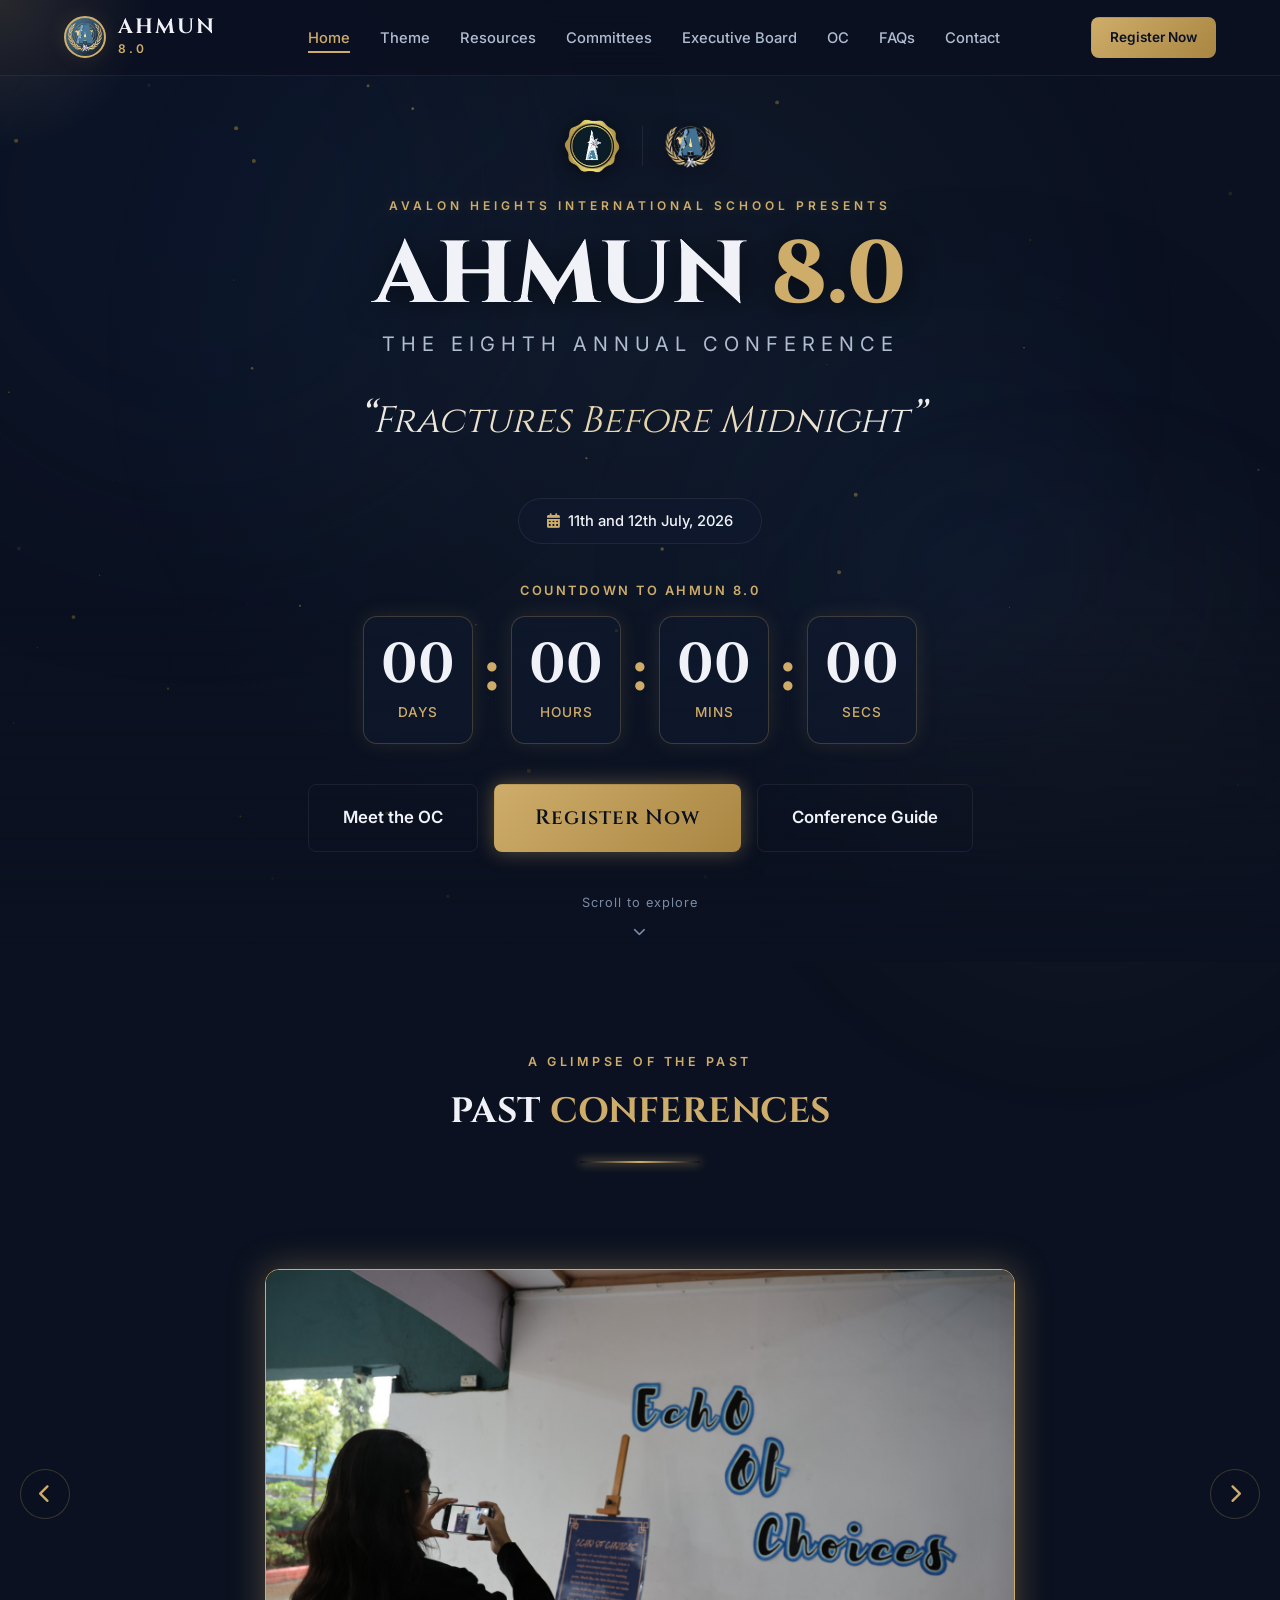
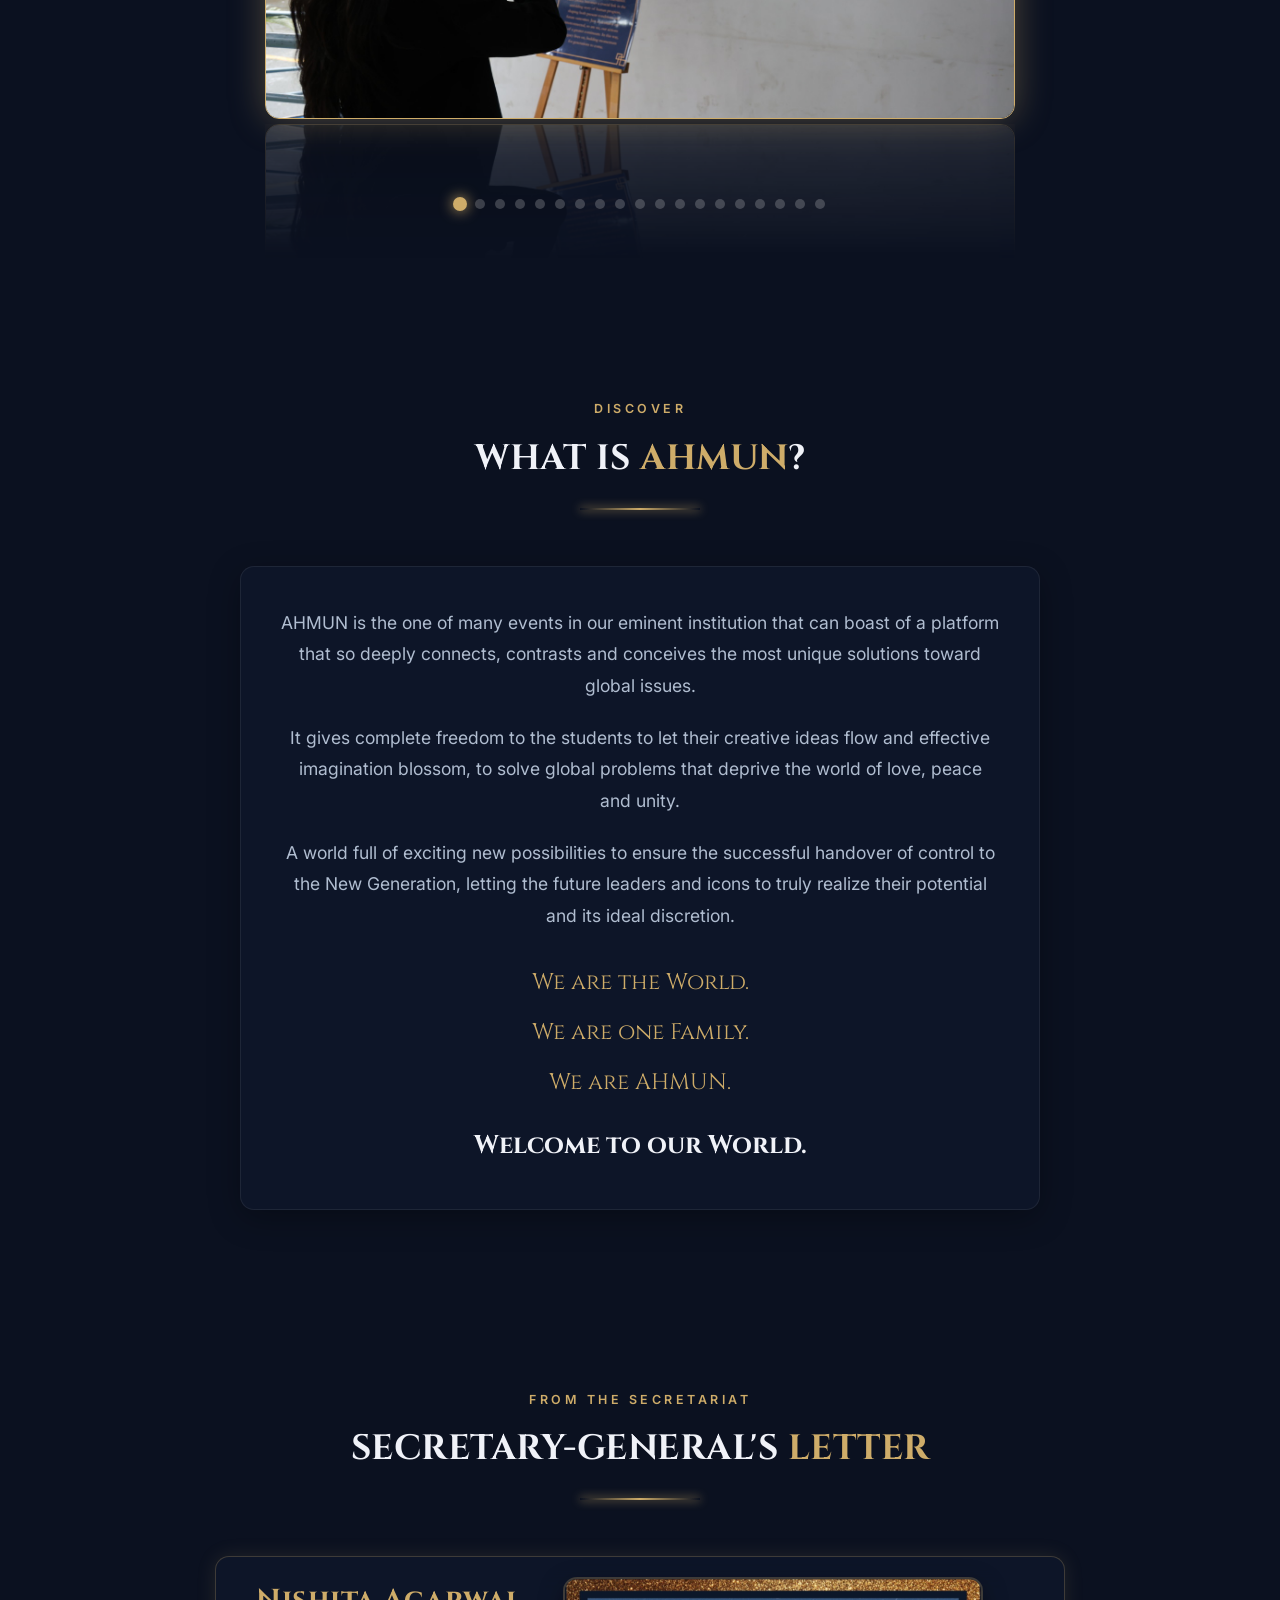
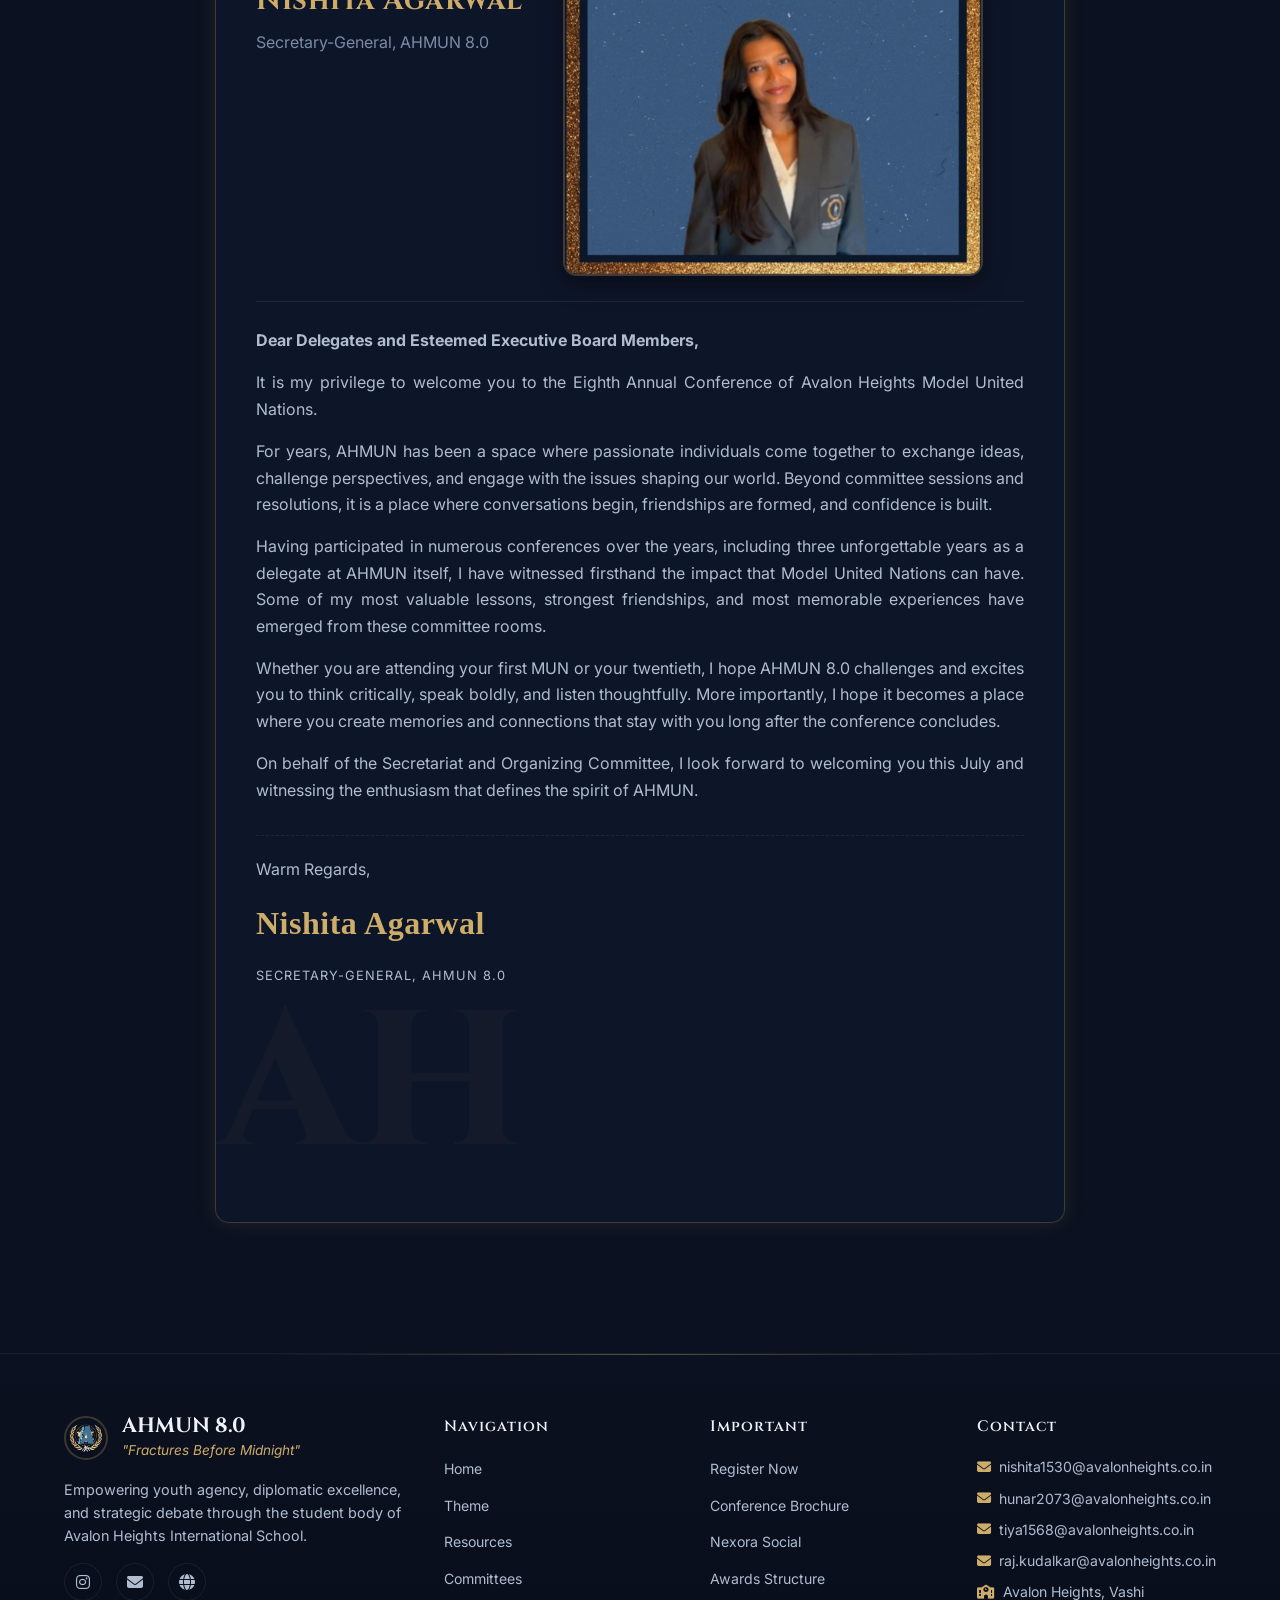
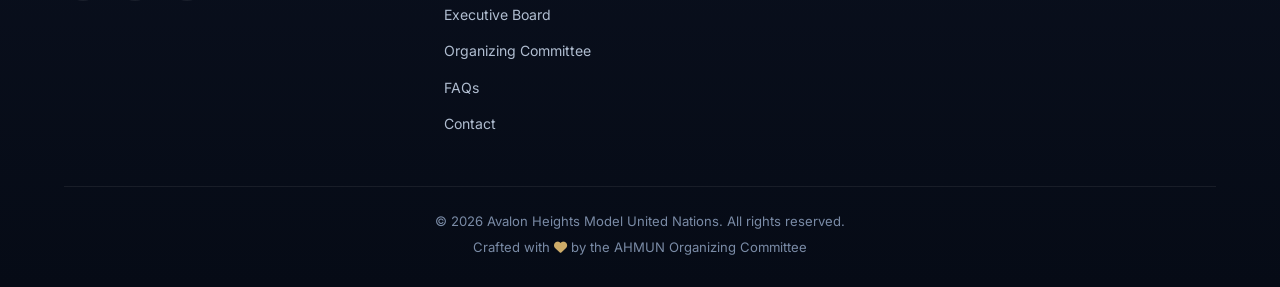
==== index.html @ 82986c32 "New OC button and OC page restructure" ====
<!DOCTYPE html>
<html lang="en">
<head>
    <meta charset="UTF-8">
    <meta name="viewport" content="width=device-width, initial-scale=1.0">
    <title>AHMUN 8.0 | Fractures Before Midnight</title>
    <meta name="description" content="Eighth Annual Conference of Avalon Heights Model United Nations. 11th and 12th July, 2026. Fractures Before Midnight — step into the cracks of history.">
    <link rel="icon" href="./ICONS/ahmunlogo-removebg-preview.png" type="image/png">
    <link rel="shortcut icon" href="./ICONS/ahmunlogo-removebg-preview.png" type="image/png">
    <link rel="apple-touch-icon" href="./ICONS/ahmunlogo-removebg-preview.png">
    <link rel="preconnect" href="https://fonts.googleapis.com">
    <link rel="preconnect" href="https://fonts.gstatic.com" crossorigin>
    <link href="https://fonts.googleapis.com/css2?family=Cinzel:wght@400;600;700;800&family=Inter:wght@300;400;500;600;700&family=Playfair+Display:ital@0;1&display=swap" rel="stylesheet">
    <link rel="stylesheet" href="https://cdnjs.cloudflare.com/ajax/libs/font-awesome/6.4.0/css/all.min.css">
    <link rel="stylesheet" href="style.css?v=9">
</head>
<body>

    <!-- Sleek Graphics Elements -->
    <div class="cursor-glow" id="cursor-glow"></div>
    <div class="ambient-orb orb-1"></div>
    <div class="ambient-orb orb-2"></div>
    <div class="ambient-orb orb-3"></div>


    <!-- Particle Background Canvas -->
    <canvas id="particle-bg" aria-hidden="true"></canvas>

    <!-- Navigation Header -->
    <header class="main-header" id="main-header">
        <nav class="nav-container">
            <a href="#home" class="nav-logo">
                <div class="logo-crest">
                    <img src="ICONS/ahmunlogo-removebg-preview.png" alt="AHMUN Logo">
                </div>
                <div class="logo-text">
                    <span class="logo-title">AHMUN</span>
                    <span class="logo-subtitle">8.0</span>
                </div>
            </a>

            <button class="menu-toggle" id="mobile-menu-btn" aria-label="Toggle Navigation Menu">
                <span class="bar"></span>
                <span class="bar"></span>
                <span class="bar"></span>
            </button>

            <ul class="nav-links" id="nav-links-list">
                <li><a href="#home" class="nav-link active">Home</a></li>
                <li><a href="#theme" class="nav-link">Theme</a></li>
                <li><a href="#resources" class="nav-link">Resources</a></li>
                <li><a href="#committees" class="nav-link">Committees</a></li>
                <li><a href="#executive-board" class="nav-link">Executive Board</a></li>
                <li><a href="#oc" class="nav-link">OC</a></li>
                <li><a href="#faqs" class="nav-link">FAQs</a></li>
                <li><a href="#contact" class="nav-link">Contact</a></li>
            </ul>

            <div class="nav-actions">
                <a href="https://forms.gle/HBk9FhtNU1gdoDPh7" target="_blank" rel="noopener noreferrer" class="btn btn-gold btn-small" id="register-btn">Register Now</a>
            </div>
        </nav>
    </header>

    <!-- Main Content Area -->
    <main class="main-content">

        <!-- ==================== HOME SECTION ==================== -->
        <section id="home" class="route-section active">

            <!-- Hero -->
            <div class="hero-section">
                <div class="hero-overlay"></div>
                <div class="hero-content text-center">
                    <div class="hero-logos animate-fade-in">
                        <img src="ICONS/avalon_logo-removebg-preview.png" alt="AHIS Logo" class="hero-school-logo">
                        <span class="hero-logo-divider"></span>
                        <img src="ICONS/ahmunlogo-removebg-preview.png" alt="AHMUN Logo" class="hero-mun-logo">
                    </div>
                    <div class="hero-badge animate-fade-in">AVALON HEIGHTS INTERNATIONAL SCHOOL PRESENTS</div>
                    <h1 class="hero-title animate-slide-up">
                        AHMUN <span class="text-gold">8.0</span>
                    </h1>
                    <p class="hero-tagline animate-slide-up">THE EIGHTH ANNUAL CONFERENCE</p>
                    <div class="hero-theme-quote animate-fade-in">
                        <span class="quote-mark">&ldquo;</span>Fractures Before Midnight<span class="quote-mark">&rdquo;</span>
                    </div>

                    <!-- Event Details Pill -->
                    <div class="hero-details animate-slide-up">
                        <div class="detail-item">
                            <i class="fa-solid fa-calendar-days text-gold"></i>
                            <span>11th and 12th July, 2026</span>
                        </div>
                    </div>

                    <!-- Countdown Timer -->
                    <div class="countdown-label animate-fade-in">Countdown to AHMUN 8.0</div>
                    <div class="countdown-container animate-fade-in" id="countdown-timer">
                        <div class="countdown-item">
                            <span class="number" id="days">00</span>
                            <span class="label">Days</span>
                        </div>
                        <div class="countdown-sep">:</div>
                        <div class="countdown-item">
                            <span class="number" id="hours">00</span>
                            <span class="label">Hours</span>
                        </div>
                        <div class="countdown-sep">:</div>
                        <div class="countdown-item">
                            <span class="number" id="minutes">00</span>
                            <span class="label">Mins</span>
                        </div>
                        <div class="countdown-sep">:</div>
                        <div class="countdown-item">
                            <span class="number" id="seconds">00</span>
                            <span class="label">Secs</span>
                        </div>
                    </div>

                    <div class="hero-cta animate-slide-up">
                        <a href="#oc" class="btn btn-outline btn-large">Meet the OC</a>
                        <a href="https://forms.gle/HBk9FhtNU1gdoDPh7" target="_blank" rel="noopener noreferrer" class="btn btn-gold btn-large btn-glow" style="font-family: var(--font-head); font-size: 1.3rem; letter-spacing: 1px; padding: 16px 40px;">Register Now</a>
                        <a href="#resources" class="btn btn-outline btn-large">Conference Guide</a>
                    </div>

                    <div class="scroll-indicator animate-fade-in">
                        <span>Scroll to explore</span>
                        <div class="scroll-arrow"><i class="fa-solid fa-chevron-down"></i></div>
                    </div>
                </div>
            </div>



            <!-- Past MUN Carousel -->
            <div class="container section-padding">
                <div class="section-header text-center animate-trigger">
                    <span class="section-subtitle">A GLIMPSE OF THE PAST</span>
                    <h2 class="section-title">Past <span class="text-gold">Conferences</span></h2>
                    <div class="section-line"></div>
                </div>

                <div class="carousel-wrapper animate-trigger">
                    <div class="carousel-container" id="carousel">
                        <div class="carousel-track" id="past-mun-track">
                            <div class="carousel-slide active"><img src="PASTMUNPICS/4D3A0996.JPG" alt="Past MUN 1"></div>
                            <div class="carousel-slide"><img src="PASTMUNPICS/4D3A0999.JPG" alt="Past MUN 2"></div>
                            <div class="carousel-slide"><img src="PASTMUNPICS/4D3A1018.JPG" alt="Past MUN 3"></div>
                            <div class="carousel-slide"><img src="PASTMUNPICS/4D3A1021.JPG" alt="Past MUN 4"></div>
                            <div class="carousel-slide"><img src="PASTMUNPICS/4D3A1041.JPG" alt="Past MUN 5"></div>
                            <div class="carousel-slide"><img src="PASTMUNPICS/4D3A1042.JPG" alt="Past MUN 6"></div>
                            <div class="carousel-slide"><img src="PASTMUNPICS/4D3A1053.JPG" alt="Past MUN 7"></div>
                            <div class="carousel-slide"><img src="PASTMUNPICS/4D3A1065.JPG" alt="Past MUN 8"></div>
                            <div class="carousel-slide"><img src="PASTMUNPICS/4D3A1096.JPG" alt="Past MUN 9"></div>
                            <div class="carousel-slide"><img src="PASTMUNPICS/4D3A1143.JPG" alt="Past MUN 10"></div>
                            <div class="carousel-slide"><img src="PASTMUNPICS/4D3A1239.JPG" alt="Past MUN 11"></div>
                            <div class="carousel-slide"><img src="PASTMUNPICS/4D3A1275.JPG" alt="Past MUN 12"></div>
                            <div class="carousel-slide"><img src="PASTMUNPICS/4D3A1464.JPG" alt="Past MUN 13"></div>
                            <div class="carousel-slide"><img src="PASTMUNPICS/4D3A1559.JPG" alt="Past MUN 14"></div>
                            <div class="carousel-slide"><img src="PASTMUNPICS/4D3A1569.JPG" alt="Past MUN 15"></div>
                            <div class="carousel-slide"><img src="PASTMUNPICS/4D3A1755%20(1).JPG" alt="Past MUN 16"></div>
                            <div class="carousel-slide"><img src="PASTMUNPICS/DSC02408.JPG" alt="Past MUN 17"></div>
                            <div class="carousel-slide"><img src="PASTMUNPICS/IMG_7096.JPG" alt="Past MUN 18"></div>
                            <div class="carousel-slide"><img src="PASTMUNPICS/IMG_7283.JPG" alt="Past MUN 19"></div>
                        </div>
                        <button class="carousel-btn prev-btn" id="carousel-prev"><i class="fa-solid fa-chevron-left"></i></button>
                        <button class="carousel-btn next-btn" id="carousel-next"><i class="fa-solid fa-chevron-right"></i></button>
                        <div class="carousel-dots" id="carousel-dots"></div>
                    </div>
                </div>
            </div>

            <!-- What is AHMUN? -->
            <div class="container section-padding">
                <div class="section-header text-center animate-trigger">
                    <span class="section-subtitle">DISCOVER</span>
                    <h2 class="section-title">What is <span class="text-gold">AHMUN</span>?</h2>
                    <div class="section-line"></div>
                </div>

                <div class="ahmun-text-content glass-card animate-trigger" style="max-width:800px; margin:0 auto; padding:40px; text-align:center; font-size:1.1rem; line-height:1.8; color:var(--text-sec);">
                    <p style="margin-bottom:20px;">AHMUN is the one of many events in our eminent institution that can boast of a platform that so deeply connects, contrasts and conceives the most unique solutions toward global issues.</p>
                    <p style="margin-bottom:20px;">It gives complete freedom to the students to let their creative ideas flow and effective imagination blossom, to solve global problems that deprive the world of love, peace and unity.</p>
                    <p style="margin-bottom:30px;">A world full of exciting new possibilities to ensure the successful handover of control to the New Generation, letting the future leaders and icons to truly realize their potential and its ideal discretion.</p>
                    <p style="font-family:var(--font-head); font-size:1.4rem; color:var(--gold); margin-bottom:10px;">We are the World.</p>
                    <p style="font-family:var(--font-head); font-size:1.4rem; color:var(--gold); margin-bottom:10px;">We are one Family.</p>
                    <p style="font-family:var(--font-head); font-size:1.4rem; color:var(--gold); margin-bottom:10px;">We are AHMUN.</p>
                    <p style="font-family:var(--font-head); font-size:1.6rem; color:var(--text); margin-top:20px; font-weight:700;">Welcome to our World.</p>
                </div>
            </div>

            <!-- Secretary-General's Letter -->
            <div class="container section-padding">
                <div class="section-header text-center animate-trigger">
                    <span class="section-subtitle">FROM THE SECRETARIAT</span>
                    <h2 class="section-title">Secretary-General's <span class="text-gold">Letter</span></h2>
                    <div class="section-line"></div>
                </div>
                <div class="sg-letter glass-card animate-trigger" style="padding: 20px 40px 40px; position: relative;">
                    
                    <div class="sg-header" style="border-bottom: 1px solid var(--glass-border); padding-bottom: 25px; margin-bottom: 25px; display: flex; justify-content: flex-start; align-items: flex-start; gap: 40px; flex-wrap: wrap;">
                        <div class="sg-meta">
                            <h3 class="text-gold" style="font-size: 1.8rem; margin-top: 0; margin-bottom: 4px;">Nishita Agarwal</h3>
                            <p style="font-size: 1rem; color: var(--text-muted);">Secretary-General, AHMUN 8.0</p>
                        </div>
                        
                        <!-- SecGen Image Next to Name -->
                        <div style="flex-shrink: 0;">
                            <img src="ahmunwebsite/OC pics/Nishita.jpeg" alt="Nishita Agarwal" style="width: 420px; height: auto; max-width: 100%; border-radius: var(--radius); box-shadow: 0 8px 25px rgba(0,0,0,0.4); border: 2px solid var(--gold-border); display: block;">
                        </div>
                    </div>
                    
                    <div class="sg-body">
                        
                        <p><strong>Dear Delegates and Esteemed Executive Board Members,</strong></p>
                        <p>It is my privilege to welcome you to the Eighth Annual Conference of Avalon Heights Model United Nations.</p>
                        <p>For years, AHMUN has been a space where passionate individuals come together to exchange ideas, challenge perspectives, and engage with the issues shaping our world. Beyond committee sessions and resolutions, it is a place where conversations begin, friendships are formed, and confidence is built.</p>
                        <p>Having participated in numerous conferences over the years, including three unforgettable years as a delegate at AHMUN itself, I have witnessed firsthand the impact that Model United Nations can have. Some of my most valuable lessons, strongest friendships, and most memorable experiences have emerged from these committee rooms.</p>
                        <p>Whether you are attending your first MUN or your twentieth, I hope AHMUN 8.0 challenges and excites you to think critically, speak boldly, and listen thoughtfully. More importantly, I hope it becomes a place where you create memories and connections that stay with you long after the conference concludes.</p>
                        <p>On behalf of the Secretariat and Organizing Committee, I look forward to welcoming you this July and witnessing the enthusiasm that defines the spirit of AHMUN.</p>
                        <div class="sg-signature">
                            <p>Warm Regards,</p>
                            <h3 class="text-gold" style="font-family: cursive, 'Brush Script MT', 'Dancing Script'; font-size: 2rem; margin: 15px 0;">Nishita Agarwal</h3>
                            <p class="sig-title">Secretary-General, AHMUN 8.0</p>
                        </div>
                        <div style="clear: both;"></div>
                    </div>
                    <div class="sg-letter-watermark">AH</div>
                </div>
            </div>
        </section>

        <!-- ==================== THEME SECTION ==================== -->
        <section id="theme" class="route-section">

            <!-- Immersive Theme Hero -->
            <div class="theme-hero" id="theme-hero">
                <canvas id="rift-canvas"></canvas>
                <div class="theme-hero-overlay"></div>
                <div class="theme-hero-content">
                    <span class="theme-eyebrow">AHMUN 8.0 — THE CORE CONCEPT</span>
                    <h2 class="theme-main-title">
                        <span class="glitch" data-text="Fractures Before">Fractures Before</span>
                        
                        <br><span class="glitch" style="font-family: var(--font-head); font-style: italic; color: var(--gold);" data-text="Midnight">Midnight</span>
                    </h2>
                    <p class="theme-tagline" style="text-transform: uppercase; letter-spacing: 2px;">Some fault lines can't be ignored anymore.</p>
                    <div class="theme-scroll-cue">
                        <span>Explore Below</span>
                        <i class="fa-solid fa-angles-down bounce-icon"></i>
                    </div>
                </div>
            </div>

            <!-- Theme Content -->
            <div class="container section-padding">
                <div class="theme-split animate-trigger">
                    <div class="theme-text">
                        <span class="section-subtitle">THE CONCEPT</span>
                        <blockquote class="theme-quote">
                            &ldquo;Collapse is rarely immediate. Beneath every moment of crisis lie years of pressure.&rdquo;
                        </blockquote>
                        <p>Presenting to you the theme for AHMUN 8.0: <strong>Fractures Before Midnight</strong>. At the heart of our theme lies a simple truth, collapse is rarely immediate. Beneath every moment of crisis lie years of pressure, instability, and neglect. The fractures that threaten our world are often invisible, until they become impossible to ignore. As the Doomsday Clock nears midnight, it becomes increasingly urgent to understand these fractures and prevent them from becoming tomorrow’s catastrophe.</p>
                        <p>The world does not break all at once. Every conflict, every disruption, every warning sign is part of a larger story unfolding beneath the surface. With the Doomsday Clock set at just 85 seconds to midnight, which is the closest it has ever been, humanity stands closer than ever to a moment of reckoning. This theme is a call to recognize the pressures building beneath the surface and then come together to set in the reversal of the Doomsday Clock.</p>
                    </div>
                    <div class="theme-visual">
                        <div class="doomsday-clock animate-trigger">
                            <div class="dd-mark">XII</div>
                            <div class="dd-hand dd-hour"></div>
                            <div class="dd-hand dd-minute"></div>
                            <svg class="dd-crack" viewBox="0 0 300 300">
                                <path d="M150 150 L120 180 L130 220 L100 280" stroke="rgba(206,172,105,0.5)" stroke-width="2" fill="none"/>
                                <path d="M150 150 L180 120 L160 80 L200 40" stroke="rgba(206,172,105,0.5)" stroke-width="2" fill="none"/>
                                <path d="M150 150 L80 140 L40 160 L0 120" stroke="rgba(206,172,105,0.5)" stroke-width="2" fill="none"/>
                            </svg>
                        </div>
                    </div>
                </div>
            </div>

            <!-- Fractured Timeline -->
            <div class="timeline-section">
                <div class="container section-padding">
                    <div class="section-header text-center animate-trigger">
                        <span class="section-subtitle">WHEN TIME BROKE</span>
                        <h2 class="section-title">The Fractured <span class="text-gold">Timeline</span></h2>
                        <div class="section-line"></div>
                    </div>
                    <div class="timeline">
                        <div class="timeline-spine"></div>
                        <div class="tl-item left animate-trigger">
                            <div class="tl-dot"></div>
                            <div class="tl-card glass-card">
                                <span class="tl-era text-gold">The Past</span>
                                <h4>Invisible Fractures</h4>
                                <p>Collapse is rarely immediate. Beneath every moment of crisis lie years of pressure, instability, and neglect. The fractures that threaten our world are often invisible, until they become impossible to ignore.</p>
                            </div>
                        </div>
                        <div class="tl-item right animate-trigger">
                            <div class="tl-dot"></div>
                            <div class="tl-card glass-card">
                                <span class="tl-era text-gold">The Present</span>
                                <h4>85 Seconds to Midnight</h4>
                                <p>Every conflict, every disruption, every warning sign is part of a larger story unfolding beneath the surface. With the Doomsday Clock set at just 85 seconds to midnight, humanity stands closer than ever to a moment of reckoning.</p>
                            </div>
                        </div>
                        <div class="tl-item left animate-trigger">
                            <div class="tl-dot"></div>
                            <div class="tl-card glass-card">
                                <span class="tl-era text-gold">The Future</span>
                                <h4>Reversing the Clock</h4>
                                <p>This theme is a call to recognize the pressures building beneath the surface and then come together to set in the reversal of the Doomsday Clock.</p>
                            </div>
                        </div>
                    </div>
                </div>
            </div>

            <!-- Theme Call to Action -->
            <div class="container section-padding">
                <div class="theme-cta-section animate-trigger">
                    <div class="theme-cta-bg">TIME</div>
                    <div class="theme-cta-card glass-card">
                        <h3 class="text-gold">Some Fault Lines Cannot Be Ignored</h3>
                        <p>As the Doomsday Clock nears midnight, it becomes increasingly urgent to understand these fractures and prevent them from becoming tomorrow’s catastrophe.</p>
                        <p>At AHMUN 8.0, you are not here to simply observe history&mdash;you are here to <strong>interrogate it, challenge it, and reimagine it</strong>.</p>
                        <div class="theme-cta-callout">
                            <p class="highlight-title">Are you ready to reverse the clock?</p>
                            <p class="highlight-quote">To look through the cracks of time and find your own truth among the shards?</p>
                            <p class="highlight-welcome">We believe you are. Welcome to AHMUN 8.0 &mdash; Fractures Before Midnight.</p>
                        </div>
                    </div>
                </div>
            </div>
        </section>

        <!-- ==================== RESOURCES SECTION ==================== -->
        <section id="resources" class="route-section">
            <div class="container section-padding">
                <div class="section-header text-center animate-trigger">
                    <span class="section-subtitle">CONFERENCE DIRECTORY</span>
                    <h2 class="section-title">Resources & <span class="text-gold">Information</span></h2>
                    <div class="section-line"></div>
                </div>

                <!-- Info Bar -->
                <div class="info-bar glass-card animate-trigger">
                    <div class="info-bar-item">
                        <span class="info-label">Registration Fee</span>
                        <span class="info-value text-gold">₹2,200</span>
                    </div>
                    <div class="info-bar-item">
                        <span class="info-label">Reg. Deadline</span>
                        <span class="info-value text-gold">30th June</span>
                    </div>
                    <div class="info-bar-item">
                        <span class="info-label">Date of Event</span>
                        <span class="info-value">11-12 July, 2026</span>
                    </div>
                    <div class="info-bar-item">
                        <span class="info-label">Eligibility</span>
                        <span class="info-value">Grades 9-12</span>
                    </div>
                </div>

                <!-- Awards & Nexora -->
                <div class="resources-grid animate-trigger">
                    <div class="glass-card resource-card" id="awards">
                        <div class="resource-badge"><i class="fa-solid fa-trophy"></i> Recognitions</div>
                        <h3>AHMUN Awards</h3>
                        <p>Excellence in debate, research, and diplomacy:</p>
                        <ul class="award-list">
                            <li><i class="fa-solid fa-award text-gold"></i> <strong>Best Delegate</strong> &mdash; Utmost precision and resolution leadership</li>
                            <li><i class="fa-solid fa-award text-gold"></i> <strong>High Commendation</strong> &mdash; Exceptional speaking and debating</li>
                            <li><i class="fa-solid fa-award text-gold"></i> <strong>Special Mention</strong> &mdash; Outstanding research and strategy</li>
                        </ul>
                    </div>
                    <div class="glass-card resource-card nexora-card">
                        <div class="resource-badge nexora-badge"><i class="fa-solid fa-champagne-glasses"></i> Social Event</div>
                        <h3>Nexora: Sundown Soirée</h3>
                        <p>Our signature networking event designed for delegates and Executive Board members to connect.</p>
                        <div class="nexora-grid">
                            <div class="nexora-item"><i class="fa-solid fa-music text-gold"></i><div><h5>Atmosphere</h5><p>Live music, visual backdrops</p></div></div>
                            <div class="nexora-item"><i class="fa-solid fa-utensils text-gold"></i><div><h5>Catering</h5><p>Dinner buffet & mocktails</p></div></div>
                            <div class="nexora-item"><i class="fa-solid fa-comments text-gold"></i><div><h5>Networking</h5><p>Meet the EB & delegates</p></div></div>
                        </div>
                    </div>
                </div>

                <!-- Brochure -->
                <div class="brochure-section animate-trigger">
                    <div class="section-header text-center">
                        <h3 class="section-title" style="font-size:1.6rem;">Official <span class="text-gold">Brochure</span></h3>
                    </div>
                    <div class="glass-card brochure-card">
                        <div class="brochure-preview">
                            <div class="brochure-page">
                                <span class="brochure-badge">AHMUN 8.0</span>
                                <h2>CONFERENCE MANUAL</h2>
                                <div class="brochure-line"></div>
                                <p>2026 EDITION | NAVI MUMBAI</p>
                            </div>
                        </div>
                        <div class="brochure-info">
                            <h4 class="text-gold"><i class="fa-solid fa-book-open"></i> Brochure Details</h4>
                            <p>The official brochure with schedule and committee slots will be published here once registration dates are announced. The delegation fee is ₹2,200.</p>
                            <div class="brochure-actions">
                                <button onclick="openBrochureModal()" class="btn btn-gold" style="border-radius: 30px; font-weight: 700; letter-spacing: 1px; padding: 12px 24px;"><i class="fa-solid fa-file-pdf"></i> View Brochure</button>
                            </div>
                        </div>
                    </div>
                </div>
            </div>
        </section>

        <!-- ==================== COMMITTEES SECTION ==================== -->
        <section id="committees" class="route-section">
            <div class="container section-padding">
                <div class="section-header text-center animate-trigger">
                    <span class="section-subtitle">THE DEBATE ROOMS</span>
                    <h2 class="section-title">Committees</h2>
                    <div class="section-line"></div>
                </div>

                <div class="committees-grid animate-trigger">
                    <!-- UNSC -->
                    <div class="glass-card committee-card" onclick="openCommitteeModal('UNSC', 'United Nations Security Council', '<img src=\'./ICONS/UNSC.svg\' class=\'committee-img\'>', 'Addressing the Crisis in the Democratic Republic of the Congo with Special Emphasis on Illicit Mineral Trade and Foreign Intervention in the African continent.', `The UNSC is the premier forum for international crisis management. It holds the primary responsibility for the maintenance of international peace and security, wielding the unique power to issue binding resolutions, impose sanctions, and authorize military action.`)">
                        <div class="committee-header">
                            <div class="committee-icon"><img src="./ICONS/UNSC.svg" class="committee-img"></div>
                            <h3>UNSC</h3>
                            <p class="committee-full-name">United Nations Security Council</p>
                        </div>
                        <div class="committee-agenda">
                            <h4 class="text-gold">Agenda</h4>
                            <p>Addressing the Crisis in the Democratic Republic of the Congo...</p>
                            <span class="read-more">Click to read more</span>
                        </div>
                    </div>

                    <!-- AIPPM -->
                    <div class="glass-card committee-card" onclick="openCommitteeModal('AIPPM', 'All India Political Parties Meet', '<img src=\'./ICONS/AIPPM.svg\' class=\'committee-img\'>', 'Discussing Labour Law Reforms Amid Rising Cost of Living and Mass Civil Unrest in the NCR.', `The AIPPM serves as a dynamic platform for diverse political leaders to engage in intense debate over national policies. It simulates the chaotic yet crucial process of consensus-building in the world's largest democracy, focusing on internal security, economic reform, and social justice.`)">
                        <div class="committee-header">
                            <div class="committee-icon"><img src="./ICONS/AIPPM.svg" class="committee-img"></div>
                            <h3>AIPPM</h3>
                            <p class="committee-full-name">All India Political Parties Meet</p>
                        </div>
                        <div class="committee-agenda">
                            <h4 class="text-gold">Agenda</h4>
                            <p>Discussing Labour Law Reforms Amid Rising Cost of Living...</p>
                            <span class="read-more">Click to read more</span>
                        </div>
                    </div>

                    <!-- GDWC -->
                    <div class="glass-card committee-card" onclick="openCommitteeModal('GDWC', 'Global Defense and War Council', '<i class=\'fa-solid fa-jet-fighter\'></i>', 'Deliberating upon the Escalation of the US–Iran–Israel Conflict with Special Emphasis on Regional Destabilisation and Strategic Military Response.', `A specialized crisis committee dedicated to navigating the complex landscape of modern warfare and international defense strategy. Delegates must respond rapidly to escalating military conflicts, intelligence leaks, and geopolitical shifts to prevent global catastrophe.`)">
                        <div class="committee-header">
                            <div class="committee-icon"><i class="fa-solid fa-jet-fighter"></i></div>
                            <h3>GDWC</h3>
                            <p class="committee-full-name">Global Defense and War Council</p>
                        </div>
                        <div class="committee-agenda">
                            <h4 class="text-gold">Agenda</h4>
                            <p>Deliberating upon the Escalation of the US–Iran–Israel Conflict...</p>
                            <span class="read-more">Click to read more</span>
                        </div>
                    </div>

                    <!-- UNODC -->
                    <div class="glass-card committee-card" onclick="openCommitteeModal('UNODC', 'United Nations Office on Drugs and Crime', '<i class=\'fa-solid fa-handcuffs\'></i>', 'Discussing the Threat Posed by Transnational Organised Crime with Special Emphasis on Gang Violence, Arms Smuggling, and Criminal Governance.', `The UNODC is a global leader in the fight against illicit drugs and international crime. This committee addresses the interconnected threats of transnational organized crime, corruption, and terrorism, working to establish robust legal frameworks and cooperative enforcement strategies.`)">
                        <div class="committee-header">
                            <div class="committee-icon"><i class="fa-solid fa-handcuffs"></i></div>
                            <h3>UNODC</h3>
                            <p class="committee-full-name">United Nations Office on Drugs and Crime</p>
                        </div>
                        <div class="committee-agenda">
                            <h4 class="text-gold">Agenda</h4>
                            <p>Discussing the Threat Posed by Transnational Organised Crime...</p>
                            <span class="read-more">Click to read more</span>
                        </div>
                    </div>

                    <!-- UNHRC -->
                    <div class="glass-card committee-card" onclick="openCommitteeModal('UNHRC', 'United Nations Human Rights Council', '<i class=\'fa-solid fa-hands-holding-child\'></i>', 'Deliberating upon Human Rights Violations in the Global Migration Crisis with Special Emphasis on Forced Deportations, Xenophobia, and Refugee Protection.', `Dedicated to the promotion and protection of human rights globally. The UNHRC investigates human rights violations, addresses systemic discrimination, and formulates international standards to protect the most vulnerable populations across borders.`)">
                        <div class="committee-header">
                            <div class="committee-icon"><i class="fa-solid fa-hands-holding-child"></i></div>
                            <h3>UNHRC</h3>
                            <p class="committee-full-name">United Nations Human Rights Council</p>
                        </div>
                        <div class="committee-agenda">
                            <h4 class="text-gold">Agenda</h4>
                            <p>Deliberating upon Human Rights Violations in the Global Migration Crisis...</p>
                            <span class="read-more">Click to read more</span>
                        </div>
                    </div>

                    <!-- IAEA -->
                    <div class="glass-card committee-card" onclick="openCommitteeModal('IAEA', 'International Atomic Energy Agency', '<i class=\'fa-solid fa-radiation\'></i>', 'Addressing the Threat of Nuclear Terrorism with Special Emphasis on Illicit Trafficking of Radioactive Materials and Non-State Actors.', `The world's central intergovernmental forum for scientific and technical co-operation in the nuclear field. The IAEA works for the safe, secure, and peaceful uses of nuclear science and technology, while critically preventing the proliferation of nuclear weapons.`)">
                        <div class="committee-header">
                            <div class="committee-icon"><i class="fa-solid fa-radiation"></i></div>
                            <h3>IAEA</h3>
                            <p class="committee-full-name">International Atomic Energy Agency</p>
                        </div>
                        <div class="committee-agenda">
                            <h4 class="text-gold">Agenda</h4>
                            <p>Addressing the Threat of Nuclear Terrorism with Special Emphasis...</p>
                            <span class="read-more">Click to read more</span>
                        </div>
                    </div>
                </div>

                <!-- MYSTERY COMMITTEE -->
                <div style="display: flex; justify-content: center; margin-top: 50px; margin-bottom: 30px; width: 100%;">
                    <div class="glass-card committee-card mystery-card" style="display: flex; flex-direction: column; justify-content: center; align-items: center; text-align: center; border: 3px dashed rgba(206,172,105,0.4); background: rgba(11, 17, 32, 0.85); cursor: default; width: 100%; max-width: 800px; padding: 60px 40px; box-shadow: 0 10px 40px rgba(0,0,0,0.6);">
                        <i class="fa-solid fa-question text-gold" style="font-size: 6.5rem; margin-bottom: 25px; animation: icon-glow 2.5s infinite alternate;"></i>
                        <h3 class="text-gold" style="font-family: var(--font-head); font-size: 2rem; letter-spacing: 5px; margin-bottom: 12px;">CLASSIFIED</h3>
                        <p style="color: var(--text-sec); font-style: italic; font-size: 1.15rem;">A fracture yet to be revealed...</p>
                    </div>
                </div>
            </div>
        </section>

        <!-- ==================== EXECUTIVE BOARD SECTION ==================== -->
        <section id="executive-board" class="route-section">
            <div class="container section-padding">
                <div class="section-header text-center animate-trigger">
                    <span class="section-subtitle">THE LEADERSHIP</span>
                    <h2 class="section-title">Executive <span class="text-gold">Board</span></h2>
                    <div class="section-line"></div>
                </div>

                <div class="eb-groups">
                    <!-- UNSC -->
                    <div class="eb-group animate-trigger" id="eb-UNSC">
                        <h3 class="eb-group-title"><img src="./ICONS/UNSC.svg" class="eb-title-img"> United Nations Security Council</h3>
                        <div class="eb-cards-grid">
                            <div class="glass-card eb-card">
                                <img src="./EB_PIcs/Harshkumar.jpeg" class="eb-card-img" alt="Harshkumar Kedia">
                                <h4>Harshkumar Kedia</h4>
                                <span class="eb-card-role">Chairperson</span>
                                <p>Over the past decade, Harshkumar Kedia has played a pivotal role in shaping student leadership across Asia. As the Founder of United Diplomats' Association, he has created platforms that prioritize skills like negotiation, empathy, and critical thinking. He founded the UDAMUN and Ultimatum. His work empowers students to approach challenges with clarity and seize opportunities with intention, making education both purposeful and transformative.</p>
                            </div>
                            <div class="glass-card eb-card">
                                <img src="./EB_PIcs/Kairav.jpeg" class="eb-card-img" alt="Kairav Shah">
                                <h4>Kairav Shah</h4>
                                <span class="eb-card-role">Chairperson</span>
                                <p>Kairav Shah is an enthusiast about diplomacy and politics. He has a vast MUN experience and has been one of the founding persons behind AHMUN. With a knack for research, and influential oration he sets a high bar for the Committees he chairs. His interest in law extends into thoughtful writing and analysis, often reflected in his contributions to national publications and essay platforms. Kairav is known for his clarity, composure, and an unwavering commitment to meaningful discourse.</p>
                            </div>
                        </div>
                    </div>

                    <!-- AIPPM -->
                    <div class="eb-group animate-trigger" id="eb-AIPPM">
                        <h3 class="eb-group-title"><img src="./ICONS/AIPPM.svg" class="eb-title-img"> All India Political Parties Meet</h3>
                        <div class="eb-cards-grid">
                            <div class="glass-card eb-card">
                                <img src="./EB_PIcs/Rachit.jpeg" class="eb-card-img" alt="Rachit Sinha">
                                <h4>Rachit Sinha</h4>
                                <span class="eb-card-role">Chairperson</span>
                                <p>Having worked for 2 years in hectic & unpredictable environments as a brand strategist in an ad agency, Rachit has always been a keen observer of news and current affairs in India. The volatile nature of Indian politics and governance has kept him consistently interested in how the largest democracy in the world dances to the whims and fancies of 1.4 billion people. That is how his love for AIPPM fostered and continues to make him revisit it year-on-year. His belief in the power of MUNs stems from their ability to make one an empath, tactician and imaginator at the same time. With optimism and immense love for AHMUN, he is back for this edition and wishes each delegate the best of luck!</p>
                            </div>
                            <div class="glass-card eb-card">
                                <img src="./EB_PIcs/Darshini.jpeg" class="eb-card-img" alt="Dharshini Iyer">
                                <h4>Dharshini Iyer</h4>
                                <span class="eb-card-role">Chairperson</span>
                                <p>Dharshini is a munner from the Indian circuit best known for her fiery debate and great lobbying skills. Currently 19, she enjoys public speaking, science and anything that has to do with technology or politics. She has an approachable personality and great leadership qualities which makes her the perfect chair for AIPPM.</p>
                            </div>
                        </div>
                    </div>

                    <!-- GDWC -->
                    <div class="eb-group animate-trigger" id="eb-GDWC">
                        <h3 class="eb-group-title"><i class="fa-solid fa-jet-fighter"></i> Global Defense and War Council</h3>
                        <div class="eb-cards-grid">
                            <div class="glass-card eb-card">
                                <img src="./EB_PIcs/Dharmik.jpeg" class="eb-card-img" alt="Dharmik Vasa">
                                <h4>Dharmik Vasa</h4>
                                <span class="eb-card-role">Chairperson</span>
                                <p>Dharmik Vasa is an engineer by force and an MUN enthusiast by choice. He has had more than 17 victories out of his 20+ appearances as a delegate. Dharmik’s only aim at MUNs is to take diplomacy and the realm of arguments beyond the horizons of human comprehension. He views MUNs as a space for rigorous intellectual challenge—where strategy, structure, and language matter deeply, he also believes that a sharp play on words has often won more battles than facts alone.</p>
                            </div>
                            <div class="glass-card eb-card">
                                <img src="./EB_PIcs/Rishabh.jpeg" class="eb-card-img" alt="Rishabhh Agarwaal">
                                <h4>Rishabhh Agarwaal</h4>
                                <span class="eb-card-role">Chairperson</span>
                                <p>Rishabhh Agarwaal is a business professional whose interests span entrepreneurship, marketing, technology, and innovation. Having worked across fast-paced industries, he enjoys understanding how ideas grow into products, brands, and businesses that create real-world impact. Outside of work, Rishabhh is an avid follower of current affairs and enjoys thoughtful discussions on global issues, business, and the future of technology. He believes that curiosity, adaptability, and a willingness to learn are some of the most valuable traits a young person can develop. As an EB member, he looks forward to seeing delegates challenge ideas, think independently, and engage in meaningful debate.</p>
                            </div>
                        </div>
                    </div>

                    <!-- UNODC -->
                    <div class="eb-group animate-trigger" id="eb-UNODC">
                        <h3 class="eb-group-title"><i class="fa-solid fa-handcuffs"></i> United Nations Office on Drugs and Crime</h3>
                        <div class="eb-cards-grid">
                            <div class="glass-card eb-card">
                                <img src="./EB_PIcs/Taher.jpeg" class="eb-card-img" alt="Taher Penwala">
                                <h4>Taher Penwala</h4>
                                <span class="eb-card-role">Chairperson</span>
                                <p>With over 45 MUNs under his belt—and more than 20 chaired—Taher brings a wealth of experience and a deep passion for the circuit. He believes every delegate has their own learning curve, and as a chair, he balances structure with flexibility, letting the committee shape its own flow. First-timer committees are his favorite, as they offer him the chance to help young delegates discover a love for MUNning. Beyond the committee room, Taher works as a Senior Account Executive at BBDO India, a mainline advertising agency. He’s also a fitness enthusiast who enjoys cricket, pickleball, and boxing.</p>
                            </div>
                            <div class="glass-card eb-card">
                                <img src="./EB_PIcs/Uday.jpeg" class="eb-card-img" alt="Uday Chandak">
                                <h4>Uday Chandak</h4>
                                <span class="eb-card-role">Chairperson</span>
                                <p>Bringing in his signature mix of professionalism and a dash of Uday Chandak-style silliness, he’s all set to create a memorable experience for every delegate — one filled with learning, laughter, and meaningful connections. Passionate about Economics and Business Management, and a dedicated instrumentalist skilled in guitar, drums, and keyboard, he brings both insight and creativity to the table.</p>
                            </div>
                        </div>
                    </div>

                    <!-- UNHRC -->
                    <div class="eb-group animate-trigger" id="eb-UNHRC">
                        <h3 class="eb-group-title"><i class="fa-solid fa-hands-holding-child"></i> United Nations Human Rights Council</h3>
                        <div class="eb-cards-grid">
                            <div class="glass-card eb-card">
                                <img src="./EB_PIcs/Roshni.jpeg" class="eb-card-img" alt="Roshni Handique">
                                <h4>Roshni Handique</h4>
                                <span class="eb-card-role">Chairperson</span>
                                <p>Roshni Handique is a Trainee Clinical Psychologist with a passion for fostering critical thinking, diplomacy, and meaningful dialogue. Having been involved in Model United Nations conferences since the past 12 years, she has developed a deep appreciation for the power of discourse in shaping perspectives and driving change. Drawing from her training in psychology, she approaches leadership with empathy, professionalism, and respect for diverse viewpoints, encouraging delegates to engage in thoughtful debate, collaborative problem-solving, and intellectual growth throughout the committee experience.</p>
                            </div>
                            <div class="glass-card eb-card">
                                <img src="./EB_PIcs/Udita.jpeg" class="eb-card-img" alt="Udita Vasudeo">
                                <h4>Udita Vasudeo</h4>
                                <span class="eb-card-role">Chairperson</span>
                                <p>Ms. Udita Vasudeo, a dedicated 3rd year law student from Dr. D.Y. Patil College of Law, is known for her unwavering commitment, strong leadership, and deep sense of empathy. Udita has consistently demonstrated the ability to inspire and bring people together by being in leadership roles at various capacities. When she's not immersed in legal studies, you'll find her deep into murder documentaries or unwinding with her favorite music. With her experience, enthusiasm, and thoughtful approach, Udita is ready to contribute meaningfully to the circuit, fostering a collaborative and forward-thinking environment.</p>
                            </div>
                        </div>
                    </div>

                    <!-- IAEA -->
                    <div class="eb-group animate-trigger" id="eb-IAEA">
                        <h3 class="eb-group-title"><i class="fa-solid fa-radiation"></i> International Atomic Energy Agency</h3>
                        <div class="eb-cards-grid">
                            <div class="glass-card eb-card">
                                <img src="./EB_PIcs/Kunsh.jpeg" class="eb-card-img" alt="Kunsh Gureja">
                                <h4>Kunsh Gureja</h4>
                                <span class="eb-card-role">Chairperson</span>
                                <p>Kunsh Gureja is a driven and articulate MUN participant with a strong foundation in global politics, economics, and diplomacy. With years of experience in Model UN across a variety of committees, he has developed a reputation for strategic thinking, structured argumentation, and impactful communication. Whether navigating nuanced resolutions or building consensus across conflicting blocs, Kunsh consistently brings clarity, depth, and composure to the table.</p>
                            </div>
                            <div class="glass-card eb-card">
                                <img src="./EB_PIcs/Vivaan Shah.jpeg" class="eb-card-img" alt="Vivaan Shah">
                                <h4>Vivaan Shah</h4>
                                <span class="eb-card-role">Chairperson</span>
                                <p>Vivaan Shah, a prospective law student at O.P. Jindal Global University pursuing the B.B.A. LL.B. programme, is a seasoned debater, articulate orator, and passionate advocate of diplomacy and legal discourse. An alumnus of Avalon Heights International School, he has actively participated in numerous debates, Model United Nations conferences, and parliamentary deliberations, earning several accolades including Best Delegate and High Commendation awards for his clarity, logic, and persuasive speaking. Known for his sharp thinking, confidence, and diplomatic approach, Vivaan possesses a strong inclination towards law, policymaking, international relations, and finance. Having previously served as an Executive Board Member, he values constructive debate and meaningful dialogue. AHMUN holds a special place in his journey, being both the conference hosted by his alma mater and the platform where he earned his very first Best Delegate award.</p>
                            </div>
                        </div>
                    </div>

                </div>
            </div>
        </section>

        <!-- ==================== ORGANIZING COMMITTEE SECTION ==================== -->
        <section id="oc" class="route-section">
            <div class="container section-padding">
                <div class="section-header text-center animate-trigger">
                    <span class="section-subtitle">THE TEAM BEHIND THE SCENES</span>
                    <h2 class="section-title">Organizing <span class="text-gold">Committee</span></h2>
                    <div class="section-line"></div>
                </div>

                <!-- Core Team (Top) -->
                <!-- Core Team (Top) -->
                <div class="animate-trigger" style="margin-bottom: 56px;">
                    <h3 class="eb-group-title" style="margin-bottom: 32px;"><i class="fa-solid fa-crown"></i> Secretariat</h3>
                    <div class="oc-core-grid">
                        <div class="oc-card">
                            <div class="oc-avatar-container">
                                <img src="OC PICS/Nishita.png" alt="Nishita Agarwal" class="oc-avatar-img">
                            </div>
                            <h4>Nishita Agarwal</h4>
                            <span class="oc-role">Secretary General</span>
                        </div>
                        <div class="oc-card">
                            <div class="oc-avatar-container">
                                <img src="OC PICS/Hunar.png" alt="Hunar Gureja" class="oc-avatar-img">
                            </div>
                            <h4>Hunar Gureja</h4>
                            <span class="oc-role">Director General</span>
                        </div>
                        <div class="oc-card">
                            <div class="oc-avatar-container">
                                <img src="OC PICS/Tiya.png" alt="Tiya Khatri" class="oc-avatar-img">
                            </div>
                            <h4>Tiya Khatri</h4>
                            <span class="oc-role">Charge D'Affairs</span>
                        </div>
                        <div class="oc-card">
                            <div class="oc-avatar-container">
                                <img src="OC PICS/Akshata.png" alt="Akshata Gurmukhani" class="oc-avatar-img">
                            </div>
                            <h4>Akshata Gurmukhani</h4>
                            <span class="oc-role">Deputy Secretary General</span>
                        </div>
                    </div>
                </div>

                <!-- Departments (Below) -->
                <div class="animate-trigger">
                    <h3 class="eb-group-title" style="margin-bottom: 32px;"><i class="fa-solid fa-users-gear"></i> Departments</h3>
                    <div class="oc-depts-grid">
                        <!-- Tech Team -->
                        <div class="oc-dept-card w-50">
                            <div class="oc-dept-header">
                                <i class="fa-solid fa-laptop-code oc-dept-icon"></i>
                                <span class="oc-dept-title">Tech Team</span>
                            </div>
                            <div class="oc-dept-members">
                                <div class="oc-member-row">
                                    <div class="oc-member-avatar-container">
                                        <img src="OC PICS/Rubaika.png" alt="Rubaika Zaidi" class="oc-member-avatar-img">
                                    </div>
                                    <div class="oc-member-info">
                                        <span class="oc-member-name">Rubaika Zaidi</span>
                                        <span class="oc-member-role">Co-Head Technical Team</span>
                                    </div>
                                </div>
                                <div class="oc-member-row">
                                    <div class="oc-member-avatar-container">
                                        <img src="OC PICS/Avika.png" alt="Avika Aggarwal" class="oc-member-avatar-img">
                                    </div>
                                    <div class="oc-member-info">
                                        <span class="oc-member-name">Avika Aggarwal</span>
                                        <span class="oc-member-role">Co-Head Technical Team</span>
                                    </div>
                                </div>
                                <div class="oc-member-row">
                                    <div class="oc-member-avatar-container">
                                        <img src="OC PICS/Avir.png" alt="Avir Matharu" class="oc-member-avatar-img">
                                    </div>
                                    <div class="oc-member-info">
                                        <span class="oc-member-name">Avir Matharu</span>
                                        <span class="oc-member-role">Technical Deputy</span>
                                    </div>
                                </div>
                            </div>
                        </div>

                        <!-- Logistics -->
                        <div class="oc-dept-card w-50">
                            <div class="oc-dept-header">
                                <i class="fa-solid fa-truck-ramp-box oc-dept-icon"></i>
                                <span class="oc-dept-title">Logistics</span>
                            </div>
                            <div class="oc-dept-members">
                                <div class="oc-member-row">
                                    <div class="oc-member-avatar-container">
                                        <img src="OC PICS/Ekaksh.png" alt="Ekaksh Thakur" class="oc-member-avatar-img">
                                    </div>
                                    <div class="oc-member-info">
                                        <span class="oc-member-name">Ekaksh Thakur</span>
                                        <span class="oc-member-role">Logistics Team</span>
                                    </div>
                                </div>
                                <div class="oc-member-row">
                                    <div class="oc-member-avatar-container">
                                        <img src="OC PICS/Riyasha.png" alt="Riyasha Kavedia" class="oc-member-avatar-img">
                                    </div>
                                    <div class="oc-member-info">
                                        <span class="oc-member-name">Riyasha Kavedia</span>
                                        <span class="oc-member-role">Logistics Team</span>
                                    </div>
                                </div>
                                <div class="oc-member-row">
                                    <div class="oc-member-avatar-container">
                                        <img src="OC PICS/Aarav.png" alt="Aarav Rumde" class="oc-member-avatar-img">
                                    </div>
                                    <div class="oc-member-info">
                                        <span class="oc-member-name">Aarav Rumde</span>
                                        <span class="oc-member-role">Logistics Team</span>
                                    </div>
                                </div>
                            </div>
                        </div>

                        <!-- Social Media -->
                        <div class="oc-dept-card w-33">
                            <div class="oc-dept-header">
                                <i class="fa-solid fa-bullhorn oc-dept-icon"></i>
                                <span class="oc-dept-title">Social Media</span>
                            </div>
                            <div class="oc-dept-members layout-stack">
                                <div class="oc-member-row">
                                    <div class="oc-member-avatar-container">
                                        <img src="OC PICS/Avneet.png" alt="Avneet Matharu" class="oc-member-avatar-img">
                                    </div>
                                    <div class="oc-member-info">
                                        <span class="oc-member-name">Avneet Matharu</span>
                                        <span class="oc-member-role">Social Media Head</span>
                                    </div>
                                </div>
                                <div class="oc-member-row">
                                    <div class="oc-member-avatar-container">
                                        <img src="OC PICS/Ritisha.png" alt="Ritisha Jha" class="oc-member-avatar-img">
                                    </div>
                                    <div class="oc-member-info">
                                        <span class="oc-member-name">Ritisha Jha</span>
                                        <span class="oc-member-role">Social Media Deputy</span>
                                    </div>
                                </div>
                            </div>
                        </div>

                        <!-- Content Team -->
                        <div class="oc-dept-card w-33">
                            <div class="oc-dept-header">
                                <i class="fa-solid fa-pen-nib oc-dept-icon"></i>
                                <span class="oc-dept-title">Content Team</span>
                            </div>
                            <div class="oc-dept-members layout-stack">
                                <div class="oc-member-row">
                                    <div class="oc-member-avatar-container">
                                        <img src="OC PICS/Mishka.png" alt="Mishka Dey" class="oc-member-avatar-img">
                                    </div>
                                    <div class="oc-member-info">
                                        <span class="oc-member-name">Mishka Dey</span>
                                        <span class="oc-member-role">Content Head</span>
                                    </div>
                                </div>
                                <div class="oc-member-row">
                                    <div class="oc-member-avatar-container">
                                        <img src="OC PICS/Reevank.png" alt="Reevank Jethi" class="oc-member-avatar-img">
                                    </div>
                                    <div class="oc-member-info">
                                        <span class="oc-member-name">Reevank Jethi</span>
                                        <span class="oc-member-role">Content Team</span>
                                    </div>
                                </div>
                            </div>
                        </div>

                        <!-- Delegate Affairs -->
                        <div class="oc-dept-card w-33 da-card">
                            <div class="oc-dept-header">
                                <i class="fa-solid fa-user-graduate oc-dept-icon"></i>
                                <span class="oc-dept-title">Delegate Affairs</span>
                            </div>
                            <div class="oc-dept-members layout-stack">
                                <div class="oc-member-row">
                                    <div class="oc-member-avatar-container">
                                        <img src="OC PICS/Antara.png" alt="Antara Panjwani" class="oc-member-avatar-img">
                                    </div>
                                    <div class="oc-member-info">
                                        <span class="oc-member-name">Antara Panjwani</span>
                                        <span class="oc-member-role">Delegate Affairs Head</span>
                                    </div>
                                </div>
                                <div class="oc-member-row">
                                    <div class="oc-member-avatar-container">
                                        <img src="OC PICS/Samar.png" alt="Samar Gindodiya" class="oc-member-avatar-img">
                                    </div>
                                    <div class="oc-member-info">
                                        <span class="oc-member-name">Samar Gindodiya</span>
                                        <span class="oc-member-role">Delegate Affairs Deputy</span>
                                    </div>
                                </div>
                            </div>
                        </div>

                        <!-- Split row: Decor (Left) and [DA, IP] (Right) -->
                        <div class="oc-depts-split-row">
                            <!-- Decor Team (Left Column) -->
                            <div class="oc-dept-card decor-card">
                                <div class="oc-dept-header">
                                    <i class="fa-solid fa-scissors oc-dept-icon"></i>
                                    <span class="oc-dept-title">Decor Team</span>
                                </div>
                                <div class="oc-dept-members">
                                    <div class="oc-member-row">
                                        <div class="oc-member-avatar-container">
                                            <img src="OC PICS/Lalitha.png" alt="Lalitha Karthikraj" class="oc-member-avatar-img">
                                        </div>
                                        <div class="oc-member-info">
                                            <span class="oc-member-name">Lalitha Karthikraj</span>
                                            <span class="oc-member-role">Decor Head</span>
                                        </div>
                                    </div>
                                    <div class="oc-member-row">
                                        <div class="oc-member-avatar-container">
                                            <img src="OC PICS/Sayali.png" alt="Sayali Bhalerao" class="oc-member-avatar-img">
                                        </div>
                                        <div class="oc-member-info">
                                            <span class="oc-member-name">Sayali Bhalerao</span>
                                            <span class="oc-member-role">Decor Head</span>
                                        </div>
                                    </div>
                                    <div class="oc-member-row">
                                        <div class="oc-member-avatar-container">
                                            <img src="OC PICS/Vedshree.png" alt="Vedshree Pagar" class="oc-member-avatar-img">
                                        </div>
                                        <div class="oc-member-info">
                                            <span class="oc-member-name">Vedshree Pagar</span>
                                            <span class="oc-member-role">Decor Deputy</span>
                                        </div>
                                    </div>
                                    <div class="oc-member-row">
                                        <div class="oc-member-avatar-container">
                                            <img src="OC PICS/Richa.png" alt="Richa Jain" class="oc-member-avatar-img">
                                        </div>
                                        <div class="oc-member-info">
                                            <span class="oc-member-name">Richa Jain</span>
                                            <span class="oc-member-role">Decor Deputy</span>
                                        </div>
                                    </div>
                                    <div class="oc-member-row">
                                        <div class="oc-member-avatar-container">
                                            <img src="OC PICS/Riya.png" alt="Riya More" class="oc-member-avatar-img">
                                        </div>
                                        <div class="oc-member-info">
                                            <span class="oc-member-name">Riya More</span>
                                            <span class="oc-member-role">Decor Team</span>
                                        </div>
                                    </div>
                                </div>
                            </div>

                            <!-- Right Column containing International Press -->
                            <div class="oc-depts-right-col">

                                <!-- International Press (Bottom of Right Column) -->
                                <div class="oc-dept-card ip-card">
                                    <div class="oc-dept-header">
                                        <i class="fa-solid fa-newspaper oc-dept-icon"></i>
                                        <span class="oc-dept-title">International Press</span>
                                    </div>
                                    <div class="oc-dept-members layout-head-top-alone">
                                        <div class="oc-member-row">
                                            <div class="oc-member-avatar-container">
                                                <img src="OC PICS/Maria.png" alt="Maria Sarguroh" class="oc-member-avatar-img">
                                            </div>
                                            <div class="oc-member-info">
                                                <span class="oc-member-name">Maria Sarguroh</span>
                                                <span class="oc-member-role">IP Head</span>
                                            </div>
                                        </div>
                                        <div class="oc-member-row">
                                            <div class="oc-member-avatar-container">
                                                <img src="OC PICS/Dhruvi.png" alt="Dhruvi Thakkar" class="oc-member-avatar-img">
                                            </div>
                                            <div class="oc-member-info">
                                                <span class="oc-member-name">Dhruvi Thakkar</span>
                                                <span class="oc-member-role">IP Team</span>
                                            </div>
                                        </div>
                                        <div class="oc-member-row">
                                            <div class="oc-member-avatar-container">
                                                <img src="OC PICS/Darshika.png" alt="Darshika Jain" class="oc-member-avatar-img">
                                            </div>
                                            <div class="oc-member-info">
                                                <span class="oc-member-name">Darshika Jain</span>
                                                <span class="oc-member-role">IP Team</span>
                                            </div>
                                        </div>
                                    </div>
                                </div>
                            </div>
                        </div>

                    </div>
                </div>

            </div>
        </section>

<!-- ==================== FAQS SECTION ==================== -->
        <section id="faqs" class="route-section">
            <div class="container section-padding">
                <div class="section-header text-center animate-trigger">
                    <span class="section-subtitle">HAVE QUESTIONS?</span>
                    <h2 class="section-title">Frequently Asked <span class="text-gold">Questions</span></h2>
                    <div class="section-line"></div>
                </div>

                <div class="faq-search animate-trigger">
                    <i class="fa-solid fa-magnifying-glass"></i>
                    <input type="text" id="faq-search-input" placeholder="Search questions...">
                    <button id="faq-search-clear"><i class="fa-solid fa-xmark"></i></button>
                </div>

                <div class="faq-list animate-trigger" id="faq-list">
                    <div class="faq-item" data-keywords="what is mun delegate simulate">
                        <button class="faq-trigger"><span>What is Model United Nations (MUN)?</span><i class="fa-solid fa-plus"></i></button>
                        <div class="faq-content"><p>Model United Nations is an academic simulation of the United Nations where students play the role of delegates from different countries and attempt to solve real-world issues with the policies and perspectives of their assigned country.</p></div>
                    </div>
                    <div class="faq-item" data-keywords="dress code clothes formal traditional">
                        <button class="faq-trigger"><span>What is the Dress Code?</span><i class="fa-solid fa-plus"></i></button>
                        <div class="faq-content"><p>Delegates are required to dress in appropriate Western Formals or Semi-Formals. For AIPPM delegates, Indian Traditional wear or Indian Formals are encouraged.</p></div>
                    </div>
                    <div class="faq-item" data-keywords="eligibility grade age schools who participate">
                        <button class="faq-trigger"><span>Who is eligible to participate?</span><i class="fa-solid fa-plus"></i></button>
                        <div class="faq-content"><p>Students currently studying in Grade 9 through Grade 12 are eligible to register and participate as delegates in AHMUN 8.0.</p></div>
                    </div>
                    <div class="faq-item" data-keywords="prepare research resources guide ROP">
                        <button class="faq-trigger"><span>How do I prepare for AHMUN?</span><i class="fa-solid fa-plus"></i></button>
                        <div class="faq-content"><p>We will be conducting an official Rules of Procedure (ROP) Session for all registered delegates. Study guides for each committee will be provided. For primary research, refer to trusted international organization websites.</p></div>
                    </div>
                    <div class="faq-item" data-keywords="registration fee cost ticket delegate register">
                        <button class="faq-trigger"><span>When will registrations open and what is the fee?</span><i class="fa-solid fa-plus"></i></button>
                        <div class="faq-content"><p>Registrations for AHMUN 8.0 are <strong>now open</strong>! The delegate fee is ₹2,200. You can register right now by clicking the "Register Now" button in the navigation bar, or <a href="https://forms.gle/HBk9FhtNU1gdoDPh7" target="_blank" class="link-gold">click here</a>.</p></div>
                    </div>
                    <div class="faq-item" data-keywords="awards best delegate commendation">
                        <button class="faq-trigger"><span>What awards can I win?</span><i class="fa-solid fa-plus"></i></button>
                        <div class="faq-content"><p>Committees award Best Delegate, High Commendation, and Special Mention to top-performing delegates based on debate contribution, diplomacy, and leadership.</p></div>
                    </div>
                    <div class="faq-item" data-keywords="benefits skills confidence public speaking">
                        <button class="faq-trigger"><span>What are the benefits of attending?</span><i class="fa-solid fa-plus"></i></button>
                        <div class="faq-content"><p>AHMUN sharpens analytical and critical thinking, builds confidence, boosts public speaking and negotiation skills, and serves as an exceptional addition to your profile for college admissions.</p></div>
                    </div>
                </div>

                <div class="faq-empty glass-card text-center hidden" id="faq-empty-state">
                    <i class="fa-solid fa-circle-question text-gold" style="font-size: 2.5rem;"></i>
                    <h4>No Match Found</h4>
                    <p class="text-muted">Try searching for "dress code", "fee", or "awards".</p>
                </div>
            </div>
        </section>

        <!-- ==================== CONTACT SECTION ==================== -->
        <section id="contact" class="route-section">
            <div class="container section-padding">
                <div class="section-header text-center animate-trigger">
                    <span class="section-subtitle">GET IN TOUCH</span>
                    <h2 class="section-title">Contact & <span class="text-gold">Venue</span></h2>
                    <div class="section-line"></div>
                </div>

                <div class="contact-grid animate-trigger" style="max-width:800px; margin:0 auto 40px;">
                    <div class="contact-info">
                        <div class="glass-card contact-card">
                            <i class="fa-solid fa-location-dot text-gold"></i>
                            <div class="contact-card-content">
                                <h4>Venue</h4>
                                <p>Avalon Heights International School,<br>APMC Market 2, Phase 2, Sector 19B, Vashi,<br>Navi Mumbai, Maharashtra 400703</p>
                                <a href="https://maps.google.com/?q=Avalon+Heights+International+School+Vashi" target="_blank" rel="noopener noreferrer" class="link-gold">Get Directions <i class="fa-solid fa-arrow-up-right-from-square"></i></a>
                            </div>
                        </div>
                        <div class="glass-card contact-card">
                            <i class="fa-solid fa-envelope text-gold"></i>
                            <div class="contact-card-content">
                                <h4>Email</h4>
                                <p><strong>Secretariat:</strong> <a href="mailto:ahmun@avalonheights.co.in" class="link-gold">ahmun@avalonheights.co.in</a></p>
                                <p><strong>Secretary-General:</strong> <a href="mailto:nishita1530@avalonheights.co.in" class="link-gold">nishita1530@avalonheights.co.in</a></p>
                                <p><strong>Director General:</strong> <a href="mailto:hunar2073@avalonheights.co.in" class="link-gold">hunar2073@avalonheights.co.in</a></p>
                                <p><strong>Charge D'Affairs:</strong> <a href="mailto:tiya1568@avalonheights.co.in" class="link-gold">tiya1568@avalonheights.co.in</a></p>
                                <p><strong>MUN Co-ordinator:</strong> <a href="mailto:raj.kudalkar@avalonheights.co.in" class="link-gold">raj.kudalkar@avalonheights.co.in</a></p>
                            </div>
                        </div>
                        <div class="glass-card contact-card" style="align-items: center; justify-content: space-between; flex-wrap: wrap; padding: 30px; gap: 20px;">
                            <div style="display: flex; gap: 20px; align-items: center;">
                                <i class="fa-brands fa-instagram text-gold" style="font-size: 2.2rem; margin: 0;"></i>
                                <div class="contact-card-content">
                                    <h4 style="margin-bottom: 4px; font-size: 1.1rem;">Official Instagram</h4>
                                    <p style="margin: 0;">Follow for committee announcements, updates, and delegate training.</p>
                                </div>
                            </div>
                            <a href="https://www.instagram.com/_ahmun8.0/" target="_blank" rel="noopener noreferrer" class="btn btn-gold" style="white-space: nowrap; display: inline-flex; align-items: center; gap: 8px;"><i class="fa-brands fa-instagram"></i> Follow @_ahmun8.0</a>
                        </div>
                    </div>
                </div>

                <!-- Map -->
                <div class="map-section animate-trigger">
                    <div class="glass-card map-card">
                        <div class="map-placeholder">
                            <i class="fa-solid fa-map-location-dot text-gold"></i>
                            <h3>Avalon Heights International School</h3>
                            <p>APMC Market 2, Phase 2, Vashi, Navi Mumbai</p>
                            <a href="https://maps.google.com/?q=Avalon+Heights+International+School+Vashi" target="_blank" rel="noopener noreferrer" class="btn btn-gold btn-small">Open in Google Maps</a>
                        </div>
                    </div>
                </div>
            </div>
        </section>

    </main>

    <!-- Footer -->
    <footer class="site-footer">
        <div class="footer-glow"></div>
        <div class="container">
            <div class="footer-top">
                <div class="footer-brand">
                    <div class="footer-logo-row">
                        <img src="ICONS/ahmunlogo-removebg-preview.png" alt="AHMUN Logo" class="footer-logo-img">
                        <div>
                            <span class="footer-title">AHMUN 8.0</span>
                            <span class="footer-theme">"Fractures Before Midnight"</span>
                        </div>
                    </div>
                    <p class="footer-desc">Empowering youth agency, diplomatic excellence, and strategic debate through the student body of Avalon Heights International School.</p>
                    <div class="footer-socials">
                        <a href="https://www.instagram.com/_ahmun8.0/" target="_blank" rel="noopener noreferrer"><i class="fa-brands fa-instagram"></i></a>
                        <a href="mailto:ahmun@avalonheights.co.in"><i class="fa-solid fa-envelope"></i></a>
                        <a href="https://www.avalonheights.org/" target="_blank"><i class="fa-solid fa-globe"></i></a>
                    </div>
                </div>
                <div class="footer-col">
                    <h4>Navigation</h4>
                    <ul>
                        <li><a href="#home">Home</a></li>
                        <li><a href="#theme">Theme</a></li>
                        <li><a href="#resources">Resources</a></li>
                        <li><a href="#committees">Committees</a></li>
                        <li><a href="#executive-board">Executive Board</a></li>
                        <li><a href="#oc">Organizing Committee</a></li>
                        <li><a href="#faqs">FAQs</a></li>
                        <li><a href="#contact">Contact</a></li>
                    </ul>
                </div>
                <div class="footer-col">
                    <h4>Important</h4>
                    <ul>
                        <li><a href="https://forms.gle/HBk9FhtNU1gdoDPh7" target="_blank" rel="noopener noreferrer">Register Now</a></li>
                        <li><a href="#resources">Conference Brochure</a></li>
                        <li><a href="#resources">Nexora Social</a></li>
                        <li><a href="#awards">Awards Structure</a></li>
                    </ul>
                </div>
                <div class="footer-col">
                    <h4>Contact</h4>
                    <p><i class="fa-solid fa-envelope text-gold"></i> <a href="mailto:nishita1530@avalonheights.co.in">nishita1530@avalonheights.co.in</a></p>
                    <p><i class="fa-solid fa-envelope text-gold"></i> <a href="mailto:hunar2073@avalonheights.co.in">hunar2073@avalonheights.co.in</a></p>
                    <p><i class="fa-solid fa-envelope text-gold"></i> <a href="mailto:tiya1568@avalonheights.co.in">tiya1568@avalonheights.co.in</a></p>
                    <p><i class="fa-solid fa-envelope text-gold"></i> <a href="mailto:raj.kudalkar@avalonheights.co.in">raj.kudalkar@avalonheights.co.in</a></p>
                    <p><i class="fa-solid fa-school text-gold"></i> Avalon Heights, Vashi</p>
                </div>
            </div>
            <div class="footer-bottom">
                <p>&copy; 2026 Avalon Heights Model United Nations. All rights reserved.</p>
                <p class="footer-credit">Crafted with <i class="fa-solid fa-heart text-gold"></i> by the AHMUN Organizing Committee</p>
            </div>
        </div>
    </footer>


    <!-- Committee Modal -->
    <div class="modal-overlay" id="committee-modal">
        <div class="modal-content glass-card">
            <button class="modal-close" onclick="closeCommitteeModal()"><i class="fa-solid fa-xmark"></i></button>
            <div class="modal-header">
                <div class="modal-icon" id="modal-icon"></div>
                <div>
                    <h3 id="modal-title"></h3>
                    <p id="modal-fullname"></p>
                </div>
            </div>
            <div class="modal-body">
                <div class="modal-section">
                    <h4 class="text-gold"><i class="fa-solid fa-bullseye"></i> Agenda</h4>
                    <p id="modal-agenda"></p>
                </div>
                <div class="modal-section">
                    <h4 class="text-gold"><i class="fa-solid fa-circle-info"></i> About the Committee</h4>
                    <p id="modal-desc"></p>
                </div>
                <div class="modal-section" style="margin-top: 30px; text-align: center;">
                    <a id="meet-eb-btn" href="#" class="btn btn-outline btn-full" style="border-radius: 30px; font-weight: 700; letter-spacing: 1px; padding: 14px; color: var(--gold); border-color: var(--gold-border); box-shadow: var(--gold-glow);" ><i class="fa-solid fa-users" style="margin-right: 8px;"></i> Meet the Executive Board</a>
                </div>
            </div>
        </div>
    </div>

    <!-- Brochure Modal -->
    <div class="modal-overlay" id="brochure-modal">
        <div class="modal-content glass-card pdf-modal-content">
            <div class="pdf-modal-header">
                <h3><i class="fa-solid fa-book-open text-gold"></i> AHMUN 8.0 Brochure</h3>
                <div class="pdf-controls">
                    <button id="pdf-prev" class="btn btn-outline btn-small" style="padding: 6px 12px; border-radius: 20px;"><i class="fa-solid fa-chevron-left"></i></button>
                    <span id="pdf-page-indicator" class="pdf-page-indicator">Page 1 / 1</span>
                    <button id="pdf-next" class="btn btn-outline btn-small" style="padding: 6px 12px; border-radius: 20px;"><i class="fa-solid fa-chevron-right"></i></button>
                    <button id="pdf-zoom-out" class="btn btn-outline btn-small" style="padding: 6px 10px; border-radius: 50%; margin-left: 8px;"><i class="fa-solid fa-minus"></i></button>
                    <button id="pdf-zoom-in" class="btn btn-outline btn-small" style="padding: 6px 10px; border-radius: 50%;"><i class="fa-solid fa-plus"></i></button>
                </div>
                <div class="pdf-actions">
                    <a href="brochure.pdf" download="AHMUN_8.0_Brochure.pdf" class="btn btn-gold btn-small" style="padding: 8px 16px; border-radius: 20px; font-weight: 600;"><i class="fa-solid fa-download"></i> Download</a>
                    <button class="modal-close" onclick="closeBrochureModal()" style="position: static; font-size: 1.4rem; padding: 4px; display: flex; align-items: center; justify-content: center;"><i class="fa-solid fa-xmark"></i></button>
                </div>
            </div>
            <div class="pdf-viewer-container" id="pdf-viewer-container">
                <canvas id="pdf-canvas"></canvas>
                <div id="pdf-loading-state" class="pdf-loading">
                    <div class="pdf-spinner"></div>
                    <p>Loading Brochure Manual...</p>
                </div>
            </div>
        </div>
    </div>

    <!-- PDF.js Library CDN -->
    <script src="https://cdnjs.cloudflare.com/ajax/libs/pdf.js/3.4.120/pdf.min.js"></script>
    <script>
        pdfjsLib.GlobalWorkerOptions.workerSrc = 'https://cdnjs.cloudflare.com/ajax/libs/pdf.js/3.4.120/pdf.worker.min.js';
    </script>
    <script src="app.js?v=6"></script>

</body>
</html>
---- style.css ----
/* ============================================================
   AHMUN 8.0 — "Fractures of Time"
   Premium Stylesheet — Deep Blue + Gold Brand System
   ============================================================ */

/* === RESET === */
*,*::before,*::after{box-sizing:border-box;margin:0;padding:0}

:root{
    --bg-deep:#0b1120;
    --bg-surface:#111b30;
    --glass:rgba(17,27,48,0.55);
    --glass-hover:rgba(25,40,70,0.7);
    --glass-border:rgba(255,255,255,0.07);
    --glass-border-hover:rgba(255,255,255,0.15);
    --gold:#ceac69;
    --gold-light:#e5d1a4;
    --gold-dark:#a98743;
    --gold-border:rgba(206,172,105,0.25);
    --gold-glow:0 0 20px rgba(206,172,105,0.12);
    --blue:#427394;
    --blue-light:#7aa5c7;
    --text:#f0f2f8;
    --text-sec:#b0bdd0;
    --text-muted:#7a8ba6;
    --font-head:'Cinzel',serif;
    --font-body:'Inter',sans-serif;
    --header-h:76px;
    --max-w:1200px;
    --radius:14px;
    --radius-sm:8px;
    --ease:cubic-bezier(.16,1,.3,1);
}

html{scroll-behavior:smooth;font-size:16px}
body{background:var(--bg-deep);color:var(--text);font-family:var(--font-body);line-height:1.65;overflow-x:hidden;min-height:100vh}

/* Scrollbar */
::-webkit-scrollbar{width:7px}
::-webkit-scrollbar-track{background:var(--bg-deep)}
::-webkit-scrollbar-thumb{background:var(--glass);border-radius:10px}
::-webkit-scrollbar-thumb:hover{background:var(--gold-dark)}

/* === PARTICLE BG CANVAS === */
#particle-bg{position:fixed;inset:0;z-index:0;pointer-events:none}

/* === UTILITIES === */
.text-center{text-align:center}
.text-gold{color:var(--gold)}
.text-muted{color:var(--text-muted)}
.hidden{display:none!important}
.container{width:100%;max-width:var(--max-w);margin:0 auto;padding:0 24px}
h1,h2,h3,h4{font-family:var(--font-head);font-weight:700;letter-spacing:.5px}
a{color:inherit;text-decoration:none}
.link-gold{color:var(--gold);transition:color .2s;font-size:.9rem}
.link-gold:hover{color:var(--gold-light)}
.icon-btn{margin-left:6px}
.section-padding{padding:90px 0}

/* === SECTION HEADERS === */
.section-header{margin-bottom:56px}
.section-subtitle{font-size:.78rem;font-weight:600;letter-spacing:3.5px;color:var(--gold);display:block;margin-bottom:10px;text-transform:uppercase}
.section-title{font-size:2.2rem;font-weight:700;text-transform:uppercase}


/* === BUTTONS === */
.btn{display:inline-flex;align-items:center;justify-content:center;gap:8px;padding:12px 26px;font-family:var(--font-body);font-size:.95rem;font-weight:600;border-radius:var(--radius-sm);cursor:pointer;border:1px solid transparent;transition:all .35s var(--ease);text-decoration:none}
.btn-gold{background:linear-gradient(135deg,var(--gold),var(--gold-dark),var(--gold));background-size:200% 200%;animation:gradientBtn 4s ease infinite;color:var(--bg-deep)}
.btn-gold:hover{transform:translateY(-2px);box-shadow:0 8px 24px rgba(206,172,105,.35)}
@keyframes gradientBtn { 0% {background-position: 0% 50%} 50% {background-position: 100% 50%} 100% {background-position: 0% 50%} }
.btn-outline{background:transparent;border-color:var(--glass-border);color:var(--text)}
.btn-outline:hover{border-color:var(--gold);color:var(--gold);transform:translateY(-2px)}
.btn-small{padding:8px 18px;font-size:.85rem}
.btn-large{padding:15px 34px;font-size:1.05rem}
.btn-full{width:100%}
.btn-disabled{opacity:.45;cursor:not-allowed;pointer-events:none}
.btn-glow{position:relative;box-shadow:0 0 20px rgba(206,172,105,0.4);animation:pulse-glow 2s infinite alternate}
@keyframes pulse-glow{0%{box-shadow:0 0 15px rgba(206,172,105,0.3)}100%{box-shadow:0 0 35px rgba(206,172,105,0.7)}}
@keyframes icon-glow{0%{filter:drop-shadow(0 0 5px rgba(206,172,105,0.3))}100%{filter:drop-shadow(0 0 20px rgba(206,172,105,0.8))}}

/* === GLASS CARDS === */
.glass-card{background:var(--glass);backdrop-filter:blur(16px);-webkit-backdrop-filter:blur(16px);border:1px solid var(--glass-border);border-radius:var(--radius);box-shadow:0 8px 32px rgba(0,0,0,.3);padding:32px;transition:all .4s var(--ease);position:relative;overflow:hidden}
.glass-card:hover{border-color:var(--glass-border-hover)}

/* === ANIMATIONS === */
.animate-trigger{opacity:0;transform:translateY(40px);transition:opacity .9s var(--ease),transform .9s var(--ease)}
.animate-trigger.visible{opacity:1;transform:translateY(0)}
.animate-fade-in{animation:fadeIn .8s var(--ease) forwards}
.animate-slide-up{animation:slideUp .8s var(--ease) forwards}
@keyframes fadeIn{from{opacity:0}to{opacity:1}}
@keyframes slideUp{from{opacity:0;transform:translateY(30px)}to{opacity:1;transform:translateY(0)}}

/* ============================================================
   HEADER
   ============================================================ */
.main-header{position:fixed;top:0;left:0;width:100%;height:var(--header-h);z-index:1000;background:rgba(11,17,32,.75);backdrop-filter:blur(14px);-webkit-backdrop-filter:blur(14px);border-bottom:1px solid var(--glass-border);transition:all .4s var(--ease)}
.main-header.scrolled{height:64px;background:rgba(11,17,32,.92);box-shadow:0 4px 20px rgba(0,0,0,.4)}
.nav-container{max-width:var(--max-w);height:100%;margin:0 auto;padding:0 24px;display:flex;align-items:center;justify-content:space-between}
.nav-logo{display:flex;align-items:center;gap:12px;text-decoration:none}
.logo-crest{width:42px;height:42px;border-radius:50%;border:2px solid var(--gold);overflow:hidden;display:flex;align-items:center;justify-content:center;background:linear-gradient(135deg,var(--blue),var(--bg-deep));box-shadow:var(--gold-glow)}
.logo-crest img{width:100%;height:100%;object-fit:contain}
.logo-text{display:flex;flex-direction:column}
.logo-title{font-family:var(--font-head);font-size:1.3rem;font-weight:700;letter-spacing:2px;line-height:1.1}
.logo-subtitle{font-size:.75rem;font-weight:600;letter-spacing:3px;color:var(--gold)}
.nav-links{display:flex;list-style:none;gap:30px;align-items:center}
.nav-link{color:var(--text-sec);font-size:.92rem;font-weight:500;position:relative;padding:6px 0;transition:color .25s}
.nav-link::after{content:'';position:absolute;bottom:0;left:0;width:0;height:2px;background:var(--gold);transition:width .35s var(--ease)}
.nav-link:hover{color:var(--text)}
.nav-link.active{color:var(--gold)}
.nav-link.active::after{width:100%}
.nav-actions .btn{font-size:.85rem}
.menu-toggle{display:none;background:none;border:none;cursor:pointer;flex-direction:column;gap:5px;width:28px;padding:4px 0}
.menu-toggle .bar{width:100%;height:2px;background:var(--text);box-shadow:0 1px 3px rgba(0,0,0,.8);transition:all .3s var(--ease);border-radius:2px}

/* === ROUTING === */
.main-content{margin-top:var(--header-h);position:relative;z-index:1}
.route-section{display:none;opacity:0;transform:translateY(15px);transition:opacity .5s ease,transform .5s ease}
.route-section.active{display:block;opacity:1;transform:translateY(0)}

/* ============================================================
   HERO
   ============================================================ */
.hero-section{position:relative;min-height:calc(100vh - var(--header-h));display:flex;align-items:center;justify-content:center;padding:40px 0 20px;overflow:hidden}
.hero-overlay{position:absolute;inset:0;background:radial-gradient(ellipse at 50% 30%,rgba(66,115,148,.1) 0%,transparent 60%),linear-gradient(180deg,transparent 60%,var(--bg-deep) 100%);z-index:0}
.hero-content{max-width:820px;padding:0 24px;z-index:2;position:relative}
.hero-logos{display:flex;align-items:center;justify-content:center;gap:20px;margin-bottom:20px}
.hero-school-logo{height:60px;width:auto;filter:drop-shadow(0 2px 8px rgba(0,0,0,.5))}
.hero-mun-logo{height:55px;width:auto;filter:drop-shadow(0 2px 8px rgba(0,0,0,.5))}
.hero-logo-divider{width:1px;height:40px;background:var(--glass-border)}
.hero-badge{font-size:.75rem;letter-spacing:4px;color:var(--gold);font-weight:600;text-transform:uppercase;margin-bottom:14px;text-shadow:0 0 12px rgba(253,201,52,.2)}
.hero-title{font-size:clamp(3.2rem,8vw,5.5rem);line-height:1.05;font-weight:800;text-transform:uppercase;margin-bottom:6px;text-shadow:0 4px 30px rgba(0,0,0,.6)}
.hero-tagline{font-size:clamp(.9rem,2.2vw,1.25rem);letter-spacing:6px;color:var(--text-sec);margin-bottom:22px;text-transform:uppercase}
.hero-theme-quote{font-family:var(--font-head);font-size:clamp(1.6rem,3.5vw,2.3rem);font-style:italic;margin-bottom:36px;background:linear-gradient(to right,var(--text),var(--gold-light),var(--text));-webkit-background-clip:text;-webkit-text-fill-color:transparent;background-clip:text}
.quote-mark{font-size:1.3em;vertical-align:middle}
.hero-details{display:inline-flex;align-items:center;background:var(--glass);border:1px solid var(--glass-border);backdrop-filter:blur(8px);border-radius:50px;padding:10px 28px;gap:20px;margin-bottom:36px}
.detail-item{display:flex;align-items:center;gap:8px;font-size:.92rem;font-weight:500}
.detail-divider{width:1px;height:16px;background:var(--glass-border-hover)}

/* Countdown */
.countdown-label{font-size:.8rem;letter-spacing:2.5px;text-transform:uppercase;color:var(--gold);margin-bottom:14px;font-weight:600}
.countdown-container{display:flex;justify-content:center;align-items:center;gap:12px;margin-bottom:40px}
.countdown-item{background:var(--glass);border:1px solid var(--gold-border);border-radius:var(--radius);min-width:110px;padding:20px 14px;display:flex;flex-direction:column;align-items:center;backdrop-filter:blur(8px);box-shadow:var(--gold-glow)}
.countdown-item .number{font-family:var(--font-head);font-size:3.5rem;font-weight:700;line-height:1}
.countdown-item .label{font-size:.85rem;font-weight:500;color:var(--gold);text-transform:uppercase;letter-spacing:1px;margin-top:8px}
.countdown-sep{font-size:3.5rem;color:var(--gold);font-weight:700;line-height:1;margin-top:-20px}

/* Hero CTA */
.hero-cta{display:flex;justify-content:center;gap:16px;margin-bottom:40px}
.scroll-indicator{display:flex;flex-direction:column;align-items:center;gap:8px;color:var(--text-muted);font-size:.8rem;letter-spacing:1px}
.scroll-arrow{animation:bobUp 1.8s ease-in-out infinite}
@keyframes bobUp{0%,100%{transform:translateY(0)}50%{transform:translateY(6px)}}

/* === STATS RIBBON === */
.stats-ribbon{background:linear-gradient(90deg,var(--bg-surface),rgba(66,115,148,.15),var(--bg-surface));border-top:1px solid var(--glass-border);border-bottom:1px solid var(--glass-border);padding:40px 0}
.stats-grid{display:grid;grid-template-columns:repeat(4,1fr);gap:24px;text-align:center}
.stat-item{display:flex;flex-direction:column;align-items:center}
.stat-number{font-family:var(--font-head);font-size:2.5rem;font-weight:700;color:var(--gold);line-height:1}
.stat-plus{font-family:var(--font-head);font-size:1.5rem;color:var(--gold)}
.stat-label{font-size:.85rem;color:var(--text-sec);margin-top:6px}

/* === CAROUSEL === */


/* === FEATURE CARDS === */
.features-grid{display:grid;grid-template-columns:repeat(3,1fr);gap:28px}
.feature-card{text-align:center;padding:36px 28px;transition:all .4s var(--ease)}
.feature-card:hover{transform:translateY(-8px);border-color:var(--gold-border);box-shadow:var(--gold-glow)}
.feature-icon{width:60px;height:60px;border-radius:50%;background:linear-gradient(135deg,var(--blue),var(--bg-deep));display:flex;align-items:center;justify-content:center;margin:0 auto 20px;font-size:1.4rem;color:var(--gold);border:1px solid var(--gold-border)}
.feature-card h3{font-size:1.15rem;margin-bottom:12px;text-transform:uppercase}
.feature-card p{color:var(--text-sec);font-size:.93rem}

/* === SG LETTER === */
.sg-letter{max-width:850px;margin:0 auto;border-color:var(--gold-border);box-shadow:var(--gold-glow);position:relative}
.sg-letter-watermark{position:absolute;right:5%;bottom:5%;font-family:var(--font-head);font-size:clamp(6rem,20vw,12rem);font-weight:800;color:rgba(253,201,52,.03);pointer-events:none;line-height:1;z-index:0}
.sg-header{display:flex;align-items:center;gap:20px;border-bottom:1px solid var(--glass-border);padding-bottom:20px;margin-bottom:28px}
.sg-avatar{max-width:250px;border-radius:8px;border:3px solid var(--gold);display:flex;align-items:center;justify-content:center;overflow:hidden;flex-shrink:0;background:var(--bg-deep);box-shadow:0 5px 15px rgba(0,0,0,0.3)}
.sg-avatar img{width:100%;height:auto;display:block}
.sg-meta h3{font-size:1.3rem;margin-bottom:3px}
.sg-meta p{font-size:.85rem;color:var(--text-muted)}
.sg-body p{margin-bottom:16px;color:var(--text-sec);text-align:justify}
.sg-signature{margin-top:32px;border-top:1px dashed var(--glass-border);padding-top:20px}
.sg-signature p{margin-bottom:4px}
.signature-blur{font-family:var(--font-head);font-style:italic;font-size:1.6rem;color:var(--gold);filter:blur(4px);margin:8px 0;letter-spacing:2px}
.sig-title{font-size:.8rem;color:var(--text-muted);text-transform:uppercase;letter-spacing:1px}

/* ============================================================
   THEME SECTION
   ============================================================ */
.theme-hero{position:relative;min-height:85vh;display:flex;align-items:center;justify-content:center;overflow:hidden}
#rift-canvas{position:absolute;inset:0;width:100%;height:100%;z-index:0}
.theme-hero-overlay{position:absolute;inset:0;background:radial-gradient(ellipse at 50% 50%,rgba(253,201,52,.04) 0%,transparent 50%),linear-gradient(180deg,transparent 70%,var(--bg-deep) 100%);z-index:1}
.theme-hero-content{position:relative;z-index:2;text-align:center;padding:0 24px}
.theme-eyebrow{font-size:.8rem;letter-spacing:3px;color:var(--gold);font-weight:600;text-transform:uppercase;display:block;margin-bottom:20px}
.theme-main-title{font-family:var(--font-head);font-size:clamp(3rem,7vw,5rem);font-weight:800;text-transform:uppercase;margin-bottom:20px;line-height:1.1}
.theme-of{font-style:italic;font-weight:400;color:var(--text-sec);font-size:.5em;vertical-align:middle;margin:0 10px}

/* Fracture Shimmer Effect — golden light sweeps through cracks */
.glitch{position:relative;display:inline-block;background:linear-gradient(90deg,var(--text) 0%,var(--text) 35%,var(--gold) 50%,var(--text) 65%,var(--text) 100%);background-size:200% 100%;-webkit-background-clip:text;background-clip:text;-webkit-text-fill-color:transparent;animation:shimmerSweep 4s ease-in-out infinite}
@keyframes shimmerSweep{0%,100%{background-position:200% 0}50%{background-position:-200% 0}}

/* Crack line through title on reveal */
.theme-main-title{position:relative}
.theme-main-title::after{content:'';position:absolute;top:50%;left:5%;right:5%;height:2px;background:linear-gradient(90deg,transparent 0%,var(--gold) 20%,var(--gold) 50%,rgba(253,201,52,.3) 80%,transparent 100%);transform:scaleX(0);transform-origin:left;opacity:0;transition:transform 1.2s var(--ease),opacity .8s ease}
.theme-hero.revealed .theme-main-title::after{transform:scaleX(1);opacity:.5}

.theme-tagline{font-size:1.15rem;color:var(--text-sec);max-width:600px;margin:0 auto 40px;line-height:1.6}
.theme-scroll-cue{display:flex;flex-direction:column;align-items:center;gap:8px;color:var(--text-muted);font-size:.8rem;letter-spacing:1px}
.bounce-icon{animation:bobUp 1.8s ease-in-out infinite}

/* Theme Split */
.theme-split{display:grid;grid-template-columns:1.2fr .8fr;gap:60px;align-items:center}
.theme-text .section-subtitle{margin-bottom:16px}
.theme-quote{font-family:var(--font-head);font-size:1.4rem;font-style:italic;border-left:4px solid var(--gold);padding-left:24px;margin-bottom:28px;color:var(--text);line-height:1.5}
.theme-text p{margin-bottom:18px;color:var(--text-sec);text-align:justify}

/* Shattered Clock */
.theme-visual{display:flex;justify-content:center}

.cracks path:nth-child(2){animation-delay:.3s}.cracks path:nth-child(3){animation-delay:.5s}.cracks path:nth-child(4){animation-delay:.7s}.cracks path:nth-child(5){animation-delay:.9s}.cracks path:nth-child(6){animation-delay:1.1s}.cracks path:nth-child(7){animation-delay:1.3s}.cracks path:nth-child(8){animation-delay:1.5s}
@keyframes drawCrack{to{stroke-dashoffset:0}}

/* Fractured Timeline */
.timeline-section{background:linear-gradient(180deg,transparent,rgba(66,115,148,.05),transparent)}
.timeline{position:relative;max-width:800px;margin:0 auto}
.timeline-spine{position:absolute;left:50%;top:0;bottom:0;width:2px;background:linear-gradient(180deg,transparent,var(--gold),transparent);transform:translateX(-50%)}
.tl-item{position:relative;width:50%;padding:20px 40px;margin-bottom:40px}
.tl-item.left{padding-right:60px;text-align:right}
.tl-item.right{margin-left:50%;padding-left:60px}
.tl-dot{position:absolute;top:28px;width:14px;height:14px;border-radius:50%;background:var(--gold);border:3px solid var(--bg-deep);box-shadow:0 0 12px var(--gold);z-index:2}
.tl-item.left .tl-dot{right:-7px}
.tl-item.right .tl-dot{left:-7px}
.tl-card{padding:24px}
.tl-card:hover{border-color:var(--gold-border);box-shadow:var(--gold-glow)}
.tl-era{font-size:.8rem;letter-spacing:2px;text-transform:uppercase;font-weight:600}
.tl-card h4{font-size:1.1rem;margin:8px 0 10px;text-transform:uppercase}
.tl-card p{color:var(--text-sec);font-size:.93rem}

/* Theme CTA */
.theme-cta-section{position:relative;text-align:center}
.theme-cta-bg{position:absolute;top:50%;left:50%;transform:translate(-50%,-50%);font-family:var(--font-head);font-size:clamp(6rem,18vw,14rem);font-weight:800;color:rgba(253,201,52,.025);pointer-events:none;white-space:nowrap}
.theme-cta-card{max-width:800px;margin:0 auto;border-color:var(--gold-border);box-shadow:var(--gold-glow);position:relative;z-index:1}
.theme-cta-card h3{font-size:1.5rem;margin-bottom:16px}
.theme-cta-card p{color:var(--text-sec);font-size:1.02rem;line-height:1.8;margin-bottom:16px}
.theme-cta-callout{background:linear-gradient(135deg, rgba(206,172,105,0.22) 0%, rgba(17,27,48,0.75) 100%);border:1.5px solid var(--gold-dark);border-left:8px solid var(--gold);padding:30px 40px;border-radius:var(--radius);margin-top:40px;box-shadow:0 20px 40px rgba(0,0,0,0.5), 0 0 35px rgba(206,172,105,0.35), inset 0 0 25px rgba(206,172,105,0.15);backdrop-filter:blur(12px);-webkit-backdrop-filter:blur(12px)}
.theme-cta-callout p{margin-bottom:8px;font-size:0.98rem;line-height:1.65}
.theme-cta-callout p.highlight-title{color:var(--gold) !important;font-weight:700;font-size:1.35rem;font-family:var(--font-head);letter-spacing:1px;margin-bottom:12px;text-shadow:0 0 15px rgba(206,172,105,0.65)}
.theme-cta-callout p.highlight-quote{color:var(--text-sec);font-style:italic;margin-bottom:12px}
.theme-cta-callout p.highlight-welcome{color:var(--gold-light);font-weight:700;font-size:1.1rem;letter-spacing:0.5px;margin-top:14px;text-shadow:0 0 8px rgba(206,172,105,0.3)}

/* ============================================================
   RESOURCES
   ============================================================ */
.info-bar{display:grid;grid-template-columns:repeat(4,1fr);gap:0;padding:0;margin-bottom:48px;border-color:var(--gold-border);text-align:center;box-shadow:var(--gold-glow)}
.info-bar-item{padding:24px 16px;border-right:1px solid var(--glass-border)}
.info-bar-item:last-child{border-right:none}
.info-label{display:block;font-size:.78rem;color:var(--text-muted);text-transform:uppercase;letter-spacing:1px;margin-bottom:6px}
.info-value{font-family:var(--font-head);font-size:1.1rem;font-weight:600}

.resources-grid{display:grid;grid-template-columns:1fr 1fr;gap:28px;margin-bottom:48px}
.resource-card{padding:32px}
.resource-card:hover{transform:translateY(-4px);box-shadow:var(--gold-glow)}
.resource-badge{display:inline-block;padding:4px 14px;border-radius:20px;font-size:.78rem;font-weight:600;color:var(--gold);background:rgba(253,201,52,.08);border:1px solid var(--gold-border);margin-bottom:16px}
.nexora-badge{color:var(--blue-light);background:rgba(66,115,148,.08);border-color:rgba(66,115,148,.2)}
.resource-card h3{font-size:1.2rem;text-transform:uppercase;margin-bottom:12px}
.resource-card>p{color:var(--text-sec);font-size:.93rem;margin-bottom:16px}
.award-list{list-style:none;display:flex;flex-direction:column;gap:12px}
.award-list li{display:flex;align-items:flex-start;gap:10px;font-size:.93rem;color:var(--text-sec)}
.award-list li i{margin-top:3px;flex-shrink:0}
.nexora-card{border-color:rgba(66,115,148,.15)}
.nexora-grid{display:flex;flex-direction:column;gap:16px}
.nexora-item{display:flex;gap:14px;align-items:flex-start}
.nexora-item i{font-size:1.2rem;margin-top:2px;flex-shrink:0}
.nexora-item h5{font-size:.9rem;font-weight:600;margin-bottom:2px;color:var(--text)}
.nexora-item p{font-size:.85rem;color:var(--text-muted);margin:0}

/* Brochure */
.brochure-card{display:grid;grid-template-columns:.45fr .55fr;gap:32px;align-items:center}
.brochure-preview{background:linear-gradient(135deg,var(--bg-surface),rgba(66,115,148,.1));border-radius:var(--radius-sm);padding:32px;display:flex;justify-content:center;border:1px solid var(--glass-border)}
.brochure-page{text-align:center;color:var(--text-sec)}
.brochure-badge{display:inline-block;padding:4px 14px;border-radius:20px;font-size:.75rem;font-weight:600;color:var(--gold);border:1px solid var(--gold-border);margin-bottom:12px}
.brochure-page h2{font-family:var(--font-head);font-size:1rem;letter-spacing:2px;margin-bottom:8px}
.brochure-line{width:40px;height:2px;background:var(--gold);margin:10px auto}
.brochure-page p{font-size:.8rem;letter-spacing:1px}
.brochure-info h4{font-size:1.1rem;margin-bottom:12px}
.brochure-info p{color:var(--text-sec);font-size:.93rem;margin-bottom:16px}
.brochure-actions{display:flex;gap:12px;flex-wrap:wrap}

/* ============================================================
   COMMITTEES & EB
   ============================================================ */
.committees-grid{display:grid;grid-template-columns:repeat(auto-fit,minmax(500px,1fr));gap:32px;margin-bottom:48px}
.committee-card{padding:32px;display:flex;flex-direction:column;gap:24px;border:1px solid var(--glass-border);background:var(--glass);transition:transform 0.3s ease,box-shadow 0.3s ease}
.committee-card:hover{transform:translateY(-5px);box-shadow:var(--gold-glow);border-color:var(--gold-border)}
.committee-header{display:flex;flex-direction:column;align-items:flex-start;border-bottom:1px solid var(--glass-border);padding-bottom:16px}
.committee-icon{width:50px;height:50px;background:rgba(253,201,52,0.1);color:var(--gold);border-radius:50%;display:flex;align-items:center;justify-content:center;font-size:1.5rem;margin-bottom:16px;border:1px solid var(--gold-border)}
.committee-img{width:36px;height:36px;object-fit:contain}
.eb-title-img{width:30px;height:30px;object-fit:contain;margin-right:10px;vertical-align:middle;margin-top:-4px}
.modal-icon img{width:36px;height:36px;object-fit:contain}
.committee-header h3{font-size:1.8rem;font-family:var(--font-head);letter-spacing:1px;margin-bottom:4px;color:var(--text)}
.committee-full-name{font-size:0.85rem;color:var(--text-sec);text-transform:uppercase;letter-spacing:1px;font-weight:600}
.committee-agenda h4{font-size:1rem;margin-bottom:8px;text-transform:uppercase;letter-spacing:1px}
.committee-agenda p{font-size:0.95rem;color:var(--text);line-height:1.6}
/* Executive Board Section */
.eb-groups{display:flex;flex-direction:column;gap:64px}
.eb-group-title{font-size:1.8rem;font-family:var(--font-head);color:var(--gold);margin-bottom:32px;display:flex;align-items:center;gap:12px;border-bottom:1px solid var(--glass-border);padding-bottom:16px}
.eb-cards-grid{display:grid;grid-template-columns:repeat(auto-fit,minmax(300px,1fr));gap:32px}
.eb-card{padding:32px;display:flex;flex-direction:column;align-items:center;text-align:center;border:1px solid var(--glass-border);background:var(--glass);transition:transform 0.3s ease,box-shadow 0.3s ease}
.eb-card:hover{transform:translateY(-5px);box-shadow:var(--gold-glow);border-color:var(--gold-border)}
.eb-card-img{width:100%;height:auto;max-width:220px;object-fit:contain;border-radius:var(--radius-sm);margin-bottom:16px;border:1px solid var(--gold-border)}
.eb-card-img-placeholder{width:100%;height:250px;max-width:220px;background:var(--bg-deep);border:1px solid var(--glass-border-hover);border-radius:var(--radius-sm);display:flex;align-items:center;justify-content:center;color:var(--text-muted);font-size:3rem;margin-bottom:16px}
.eb-card h4{font-size:1.4rem;font-family:var(--font-head);letter-spacing:1px;color:var(--text);margin-bottom:4px}
.eb-card-role{font-size:0.85rem;color:var(--gold);text-transform:uppercase;letter-spacing:1px;font-weight:600;margin-bottom:16px}
.eb-card p{font-size:0.9rem;color:var(--text-sec);line-height:1.6}
/* ============================================================
   FAQS
   ============================================================ */
.faq-search{display:flex;align-items:center;max-width:600px;margin:0 auto 40px;background:var(--glass);border:1px solid var(--glass-border);border-radius:50px;padding:4px 20px;gap:12px;transition:border-color .3s}
.faq-search:focus-within{border-color:var(--gold)}
.faq-search i{color:var(--text-muted)}
.faq-search input{flex:1;background:transparent;border:none;outline:none;color:var(--text);font-size:.95rem;padding:10px 0;font-family:var(--font-body)}
.faq-search input::placeholder{color:var(--text-muted)}
#faq-search-clear{background:none;border:none;color:var(--text-muted);cursor:pointer;display:none;font-size:1rem;padding:4px}

.faq-list{max-width:800px;margin:0 auto;display:flex;flex-direction:column;gap:8px}
.faq-item{background:var(--glass);border:1px solid var(--glass-border);border-radius:var(--radius-sm);overflow:hidden;transition:all .3s}
.faq-item.active{border-color:var(--gold-border)}
.faq-trigger{width:100%;display:flex;justify-content:space-between;align-items:center;padding:18px 24px;background:transparent;border:none;color:var(--text);font-size:.97rem;font-weight:500;cursor:pointer;font-family:var(--font-body);text-align:left;transition:color .2s}
.faq-trigger:hover{color:var(--gold)}
.faq-trigger i{color:var(--gold);font-size:.85rem;transition:transform .3s}
.faq-item.active .faq-trigger i{transform:rotate(45deg)}
.faq-content{max-height:0;overflow:hidden;transition:max-height .4s ease,padding .4s ease}
.faq-item.active .faq-content{max-height:300px;padding:0 24px 20px}
.faq-content p{color:var(--text-sec);font-size:.93rem;line-height:1.7}
.faq-empty{max-width:500px;margin:24px auto 0;padding:40px}

/* ============================================================
   CONTACT
   ============================================================ */
.contact-grid{display:block;margin-bottom:40px}
.contact-info{display:flex;flex-direction:column;gap:16px}
.contact-card{display:flex;gap:16px;align-items:flex-start;padding:24px;word-break:break-word}
.contact-card>i{font-size:1.5rem;margin-top:2px;flex-shrink:0}
.contact-card h4{font-size:1rem;margin-bottom:6px;font-weight:600}
.contact-card p{color:var(--text-sec);font-size:.9rem;margin-bottom:4px;overflow-wrap:anywhere}

/* Map */
.map-section{margin-top:20px}
.map-card{padding:0;overflow:hidden}
.map-placeholder{background:linear-gradient(135deg,var(--bg-surface),rgba(66,115,148,.08));padding:60px;text-align:center;display:flex;flex-direction:column;align-items:center;gap:12px}
.map-placeholder i{font-size:2.5rem}
.map-placeholder h3{font-size:1.2rem}
.map-placeholder p{color:var(--text-sec);font-size:.93rem}

/* ============================================================
   FOOTER
   ============================================================ */
.site-footer{position:relative;background:linear-gradient(180deg,var(--bg-deep),#060b16);border-top:1px solid var(--glass-border);padding:60px 0 0;margin-top:40px;z-index:1}
.footer-glow{position:absolute;top:0;left:50%;transform:translateX(-50%);width:60%;height:1px;background:linear-gradient(90deg,transparent,var(--gold),transparent);opacity:.4}
.footer-top{display:grid;grid-template-columns:1.5fr 1fr 1fr 1fr;gap:40px;margin-bottom:40px}
.footer-logo-row{display:flex;align-items:center;gap:14px;margin-bottom:16px}
.footer-logo-img{width:44px;height:44px;border-radius:50%;border:2px solid var(--gold-border);object-fit:contain;padding:2px}
.footer-title{font-family:var(--font-head);font-size:1.3rem;font-weight:700;display:block;line-height:1.2}
.footer-theme{font-style:italic;font-size:.85rem;color:var(--gold);display:block}
.footer-desc{color:var(--text-sec);font-size:.9rem;margin-bottom:16px;line-height:1.6}
.footer-socials{display:flex;gap:14px}
.footer-socials a{width:38px;height:38px;border-radius:50%;border:1px solid var(--glass-border);display:flex;align-items:center;justify-content:center;color:var(--text-sec);transition:all .25s;font-size:1rem}
.footer-socials a:hover{border-color:var(--gold);color:var(--gold);transform:translateY(-2px)}
.footer-col h4{font-family:var(--font-head);font-size:.95rem;font-weight:600;margin-bottom:16px;color:var(--text);letter-spacing:1px}
.footer-col ul{list-style:none}
.footer-col li{margin-bottom:10px}
.footer-col a{color:var(--text-sec);font-size:.88rem;transition:color .2s}
.footer-col a:hover{color:var(--gold)}
.footer-col p{color:var(--text-sec);font-size:.88rem;margin-bottom:8px;display:flex;align-items:center;gap:8px}
.footer-bottom{border-top:1px solid var(--glass-border);padding:24px 0;text-align:center}
.footer-bottom p{color:var(--text-muted);font-size:.82rem;margin-bottom:4px}
.footer-credit{font-size:.75rem;color:var(--text-muted)}


/* ============================================================
   MODALS
   ============================================================ */
.modal-overlay {
    position: fixed;
    top: 0;
    left: 0;
    width: 100%;
    height: 100%;
    background: rgba(11, 17, 32, 0.85);
    backdrop-filter: blur(10px);
    z-index: 2000;
    display: flex;
    align-items: center;
    justify-content: center;
    padding: 20px;
    opacity: 0;
    pointer-events: none;
    transition: opacity 0.4s var(--ease);
}
.modal-overlay.active {
    opacity: 1;
    pointer-events: auto;
}
.modal-content {
    background: var(--glass);
    border: 1px solid var(--gold-border);
    box-shadow: var(--gold-glow);
    border-radius: var(--radius);
    width: 100%;
    max-width: 600px;
    max-height: 90vh;
    overflow-y: auto;
    position: relative;
    transform: translateY(30px);
    transition: transform 0.4s var(--ease);
    padding: 40px;
}
.modal-overlay.active .modal-content {
    transform: translateY(0);
}
.modal-close {
    position: absolute;
    top: 20px;
    right: 20px;
    background: transparent;
    border: none;
    color: var(--text-muted);
    font-size: 1.5rem;
    cursor: pointer;
    transition: color 0.2s;
}
.modal-close:hover {
    color: var(--gold);
}
.modal-header {
    display: flex;
    align-items: center;
    gap: 20px;
    margin-bottom: 30px;
    border-bottom: 1px solid var(--glass-border);
    padding-bottom: 20px;
}
.modal-icon {
    width: 60px;
    height: 60px;
    background: rgba(253, 201, 52, 0.1);
    color: var(--gold);
    border-radius: 50%;
    display: flex;
    align-items: center;
    justify-content: center;
    font-size: 1.8rem;
    border: 1px solid var(--gold-border);
    flex-shrink: 0;
}
#modal-title {
    font-size: 2rem;
    font-family: var(--font-head);
    color: var(--text);
    margin-bottom: 4px;
}
#modal-fullname {
    font-size: 0.9rem;
    color: var(--text-sec);
    text-transform: uppercase;
    letter-spacing: 1px;
}
.modal-section {
    margin-bottom: 24px;
}
.modal-section:last-child {
    margin-bottom: 0;
}
.modal-section h4 {
    font-size: 1.1rem;
    margin-bottom: 12px;
    display: flex;
    align-items: center;
    gap: 8px;
    text-transform: uppercase;
    letter-spacing: 1px;
}
.modal-section p {
    font-size: 0.95rem;
    line-height: 1.7;
    color: var(--text);
}
.read-more {
    display: inline-block;
    margin-top: 12px;
    font-size: 0.85rem;
    color: var(--gold);
    font-weight: 600;
    text-transform: uppercase;
    letter-spacing: 1px;
    cursor: pointer;
    transition: color 0.3s;
}
.committee-card {
    cursor: pointer;
}
.committee-card:hover .read-more {
    text-decoration: underline;
}

@media(max-width: 600px) {
    .modal-content { padding: 24px; }
    .modal-header { flex-direction: column; text-align: center; gap: 12px; }
}

/* ============================================================
   RESPONSIVE
   ============================================================ */
@media(max-width:1024px){
    .menu-toggle{display:flex;position:relative;z-index:1005}
    .nav-links{position:fixed;top:var(--header-h);left:0;right:0;background:rgba(11,17,32,.97);backdrop-filter:blur(20px);flex-direction:column;padding:24px;gap:0;border-bottom:1px solid var(--glass-border);transform:translateY(-120%);opacity:0;pointer-events:none;transition:transform .4s var(--ease),opacity .4s var(--ease);z-index:999}
    .nav-links.mobile-open{transform:translateY(0);opacity:1;pointer-events:auto}
    .nav-link{display:block;padding:16px 0;width:100%;text-align:center;border-bottom:1px solid rgba(255,255,255,0.05)}
    .nav-actions{display:none}
    .features-grid{grid-template-columns:1fr 1fr;gap:20px}
    .theme-split{grid-template-columns:1fr;gap:40px}
    .theme-visual{order:-1}
    .resources-grid{grid-template-columns:1fr}
    .brochure-card{grid-template-columns:1fr}
    .info-bar{grid-template-columns:repeat(2,1fr)}
    .info-bar-item:nth-child(2){border-right:none}
    .footer-top{grid-template-columns:1fr 1fr;gap:32px}
    .stats-grid{grid-template-columns:repeat(2,1fr)}
}

@media(max-width:768px){
    .hero-logos{gap:14px}
    .hero-school-logo{height:45px}
    .hero-mun-logo{height:40px}
    .hero-details{flex-direction:column;gap:8px;padding:14px 24px}
    .detail-divider{width:40px;height:1px}
    .hero-cta{flex-direction:column;gap:10px;padding:0 20px}
    .features-grid{grid-template-columns:1fr}
    .contact-grid{grid-template-columns:1fr}
    .timeline-spine{left:20px}
    .tl-item,.tl-item.left,.tl-item.right{width:100%;margin-left:0;padding-left:50px;padding-right:16px;text-align:left}
    .tl-item.left .tl-dot,.tl-item.right .tl-dot{left:14px;right:auto}
    .footer-top{grid-template-columns:1fr}
    .stats-grid{grid-template-columns:repeat(2,1fr)}
    .info-bar{grid-template-columns:1fr}
    .info-bar-item{border-right:none;border-bottom:1px solid var(--glass-border)}
    .info-bar-item:last-child{border-bottom:none}
    .theme-main-title{font-size:clamp(2.2rem,6vw,3.5rem)}
    .committees-grid, .eb-cards-grid {grid-template-columns:1fr; gap: 20px;}
    .section-padding{padding:60px 0}
}

@media(max-width:480px){
    .container{padding:0 16px}
    .countdown-container{gap:4px;width:100%;max-width:100%}
    .countdown-item{min-width:0;flex:1;padding:10px 4px}
    .countdown-item .number{font-size:1.8rem}
    .countdown-item .label{font-size:.65rem}
    .countdown-sep{font-size:1.8rem;margin:0 2px;margin-top:-14px}
    
}

.eb-group { scroll-margin-top: 100px; }


/* ============================================================
   SLEEK GRAPHICS (Aura, Orbs, Sweeps)
   ============================================================ */
/* Cursor Glow */
.cursor-glow {
    position: fixed;
    top: 0; left: 0;
    width: 300px; height: 300px;
    background: radial-gradient(circle, rgba(206,172,105,0.15) 0%, rgba(0,0,0,0) 70%);
    border-radius: 50%;
    transform: translate(-50%, -50%);
    pointer-events: none;
    z-index: 9999;
    transition: width 0.3s, height 0.3s, background 0.3s;
    mix-blend-mode: screen;
}
body:hover .cursor-glow { opacity: 1; }

/* Ambient Orbs */
.ambient-orb {
    position: fixed;
    border-radius: 50%;
    filter: blur(100px);
    z-index: -1;
    pointer-events: none;
    opacity: 0.4;
    animation: floatOrb 20s infinite alternate ease-in-out;
}
.orb-1 {
    width: 600px; height: 600px;
    background: rgba(16, 32, 64, 0.6);
    top: -100px; left: -100px;
}
.orb-2 {
    width: 500px; height: 500px;
    background: rgba(206, 172, 105, 0.1);
    bottom: -100px; right: -50px;
    animation-delay: -5s;
}
.orb-3 {
    width: 400px; height: 400px;
    background: rgba(16, 40, 80, 0.5);
    top: 40%; left: 60%;
    animation-delay: -10s;
}
@keyframes floatOrb {
    0% { transform: translate(0, 0) scale(1); }
    50% { transform: translate(50px, 30px) scale(1.1); }
    100% { transform: translate(-30px, 60px) scale(0.9); }
}

/* Glass Sweep Reflection */
.committee-card, .eb-card, .glass-card {
    position: relative;
    overflow: hidden;
}
.committee-card::after, .eb-card::after, .glass-card::after {
    content: '';
    position: absolute;
    top: 0; left: -150%;
    width: 50%; height: 100%;
    background: linear-gradient(to right, rgba(255,255,255,0) 0%, rgba(255,255,255,0.05) 50%, rgba(255,255,255,0) 100%);
    transform: skewX(-25deg);
    transition: left 0.7s ease;
    z-index: 1;
    pointer-events: none;
}
.committee-card:hover::after, .eb-card:hover::after, .glass-card:hover::after {
    left: 200%;
}

/* Make contents of cards sit above the sweep */
.committee-card > *, .eb-card > *, .glass-card > * {
    position: relative;
    z-index: 2;
}

/* Glowing Neon Lines */
.section-line {
    width: 120px;
    height: 2px;
    background: linear-gradient(90deg, transparent, var(--gold), transparent);
    box-shadow: 0 0 10px var(--gold);
    margin: 20px auto;
    border: none;
}

.carousel-wrapper {
    max-width: 1200px;
    margin: 0 auto 50px;
    perspective: 1200px;
    position: relative;
}
.carousel-container {
    position: relative;
    width: 100%;
    height: 550px;
    display: flex;
    justify-content: center;
    align-items: center;
    transform-style: preserve-3d;
}
.carousel-track {
    width: 100%;
    height: 100%;
    position: absolute;
    transform-style: preserve-3d;
}
.carousel-slide {
    position: absolute;
    width: 750px;
    height: 450px;
    left: 50%;
    top: 50%;
    margin-left: -375px;
    margin-top: -225px;
    opacity: 0;
    transition: transform 0.6s cubic-bezier(0.2, 0.8, 0.2, 1), opacity 0.6s ease, filter 0.6s ease;
    border-radius: var(--radius);
    box-shadow: 0 15px 45px rgba(0,0,0,0.6);
    cursor: pointer;
    filter: blur(4px) brightness(0.4);
    border: 1px solid var(--glass-border);
    -webkit-box-reflect: below 5px linear-gradient(transparent 70%, rgba(255,255,255,0.2));
}
.carousel-slide.active {
    opacity: 1;
    z-index: 5;
    transform: translateX(0) scale(1) translateZ(0) rotateY(0deg);
    filter: blur(0px) brightness(1);
    box-shadow: 0 0 35px rgba(206,172,105,0.35);
    border-color: var(--gold);
    cursor: default;
}
.carousel-slide.prev {
    opacity: 0.8;
    z-index: 4;
    transform: translateX(-45%) scale(0.85) translateZ(-150px) rotateY(25deg);
}
.carousel-slide.next {
    opacity: 0.8;
    z-index: 4;
    transform: translateX(45%) scale(0.85) translateZ(-150px) rotateY(-25deg);
}
.carousel-slide.hidden-left {
    opacity: 0;
    z-index: 1;
    transform: translateX(-65%) scale(0.6) translateZ(-300px) rotateY(45deg);
}
.carousel-slide.hidden-right {
    opacity: 0;
    z-index: 1;
    transform: translateX(65%) scale(0.6) translateZ(-300px) rotateY(-45deg);
}
.carousel-slide img {
    width: 100%;
    height: 100%;
    object-fit: cover;
    border-radius: calc(var(--radius) - 1px);
}
.carousel-btn {
    position: absolute;
    top: 50%;
    transform: translateY(-50%);
    background: rgba(11,17,32,0.85);
    color: var(--gold);
    border: 1px solid var(--gold-border);
    width: 50px; height: 50px;
    border-radius: 50%;
    cursor: pointer;
    z-index: 10;
    display: flex;
    align-items: center;
    justify-content: center;
    font-size: 1.2rem;
    transition: all 0.3s;
}
.carousel-btn:hover { background: var(--gold); color: var(--bg-deep); box-shadow: var(--gold-glow); }
.prev-btn { left: -20px; }
.next-btn { right: -20px; }
.carousel-dots {
    position: absolute;
    bottom: -40px;
    left: 50%;
    transform: translateX(-50%);
    display: flex;
    gap: 10px;
    z-index: 10;
}
.carousel-dot {
    width: 10px; height: 10px;
    border-radius: 50%;
    background: rgba(255,255,255,0.2);
    cursor: pointer;
    transition: all 0.3s;
}
.carousel-dot.active { background: var(--gold); transform: scale(1.4); box-shadow: 0 0 10px var(--gold); }

.doomsday-clock {
    position: relative;
    width: 280px;
    height: 280px;
    border-radius: 50%;
    border: 4px solid var(--gold);
    background: rgba(11, 17, 32, 0.4);
    box-shadow: 0 0 35px rgba(206,172,105,0.25), inset 0 0 20px rgba(206,172,105,0.15);
    display: flex;
    justify-content: center;
    align-items: center;
    margin: 0 auto;
    backdrop-filter: blur(5px);
}
.doomsday-clock::before {
    content: '';
    position: absolute;
    top: 50%; left: 50%;
    transform: translate(-50%, -50%);
    width: 14px; height: 14px;
    border-radius: 50%;
    background: var(--gold);
    z-index: 5;
    box-shadow: 0 0 15px var(--gold);
}
.dd-hand {
    position: absolute;
    bottom: 50%;
    left: 50%;
    transform-origin: bottom center;
    background: var(--gold);
    border-radius: 4px;
    box-shadow: 0 0 12px var(--gold);
}
.dd-minute {
    width: 4px;
    height: 110px;
    margin-left: -2px;
    transform: rotate(351deg); /* 85 Seconds to Midnight */
    animation: tick-tock 1s infinite alternate;
}
.dd-hour {
    width: 6px;
    height: 70px;
    margin-left: -3px;
    transform: rotate(0deg); /* Midnight */
}
.dd-mark {
    position: absolute;
    top: 15px;
    left: 50%;
    transform: translateX(-50%);
    color: var(--gold);
    font-family: var(--font-head);
    font-size: 1.8rem;
    font-weight: bold;
    text-shadow: 0 0 15px var(--gold);
}
.dd-crack {
    position: absolute;
    width: 100%; height: 100%;
    pointer-events: none;
    z-index: 10;
}
@keyframes tick-tock {
    0% { transform: rotate(351.5deg); }
    100% { transform: rotate(352deg); }
}

/* Mobile Fixes for 3D Carousel and Clock */
@media(max-width: 768px) {
    .carousel-container {
        height: 300px;
    }
    .carousel-btn { width: 40px; height: 40px; font-size: 1rem; }
    .prev-btn { left: 5px; }
    .next-btn { right: 5px; }
    .carousel-slide {
        width: 80%;
        height: 200px;
        margin-left: -40%;
        margin-top: -100px;
    }
    .doomsday-clock {
        width: 220px;
        height: 220px;
    }
    .dd-minute {
        height: 80px;
    }
    .dd-hour {
        height: 50px;
    }
    .dd-mark {
        font-size: 1.2rem;
        top: 10px;
    }
}
@media(max-width: 480px) {
    .carousel-container {
        height: 250px;
    }
    .carousel-slide {
        width: 90%;
        height: 180px;
        margin-left: -45%;
        margin-top: -90px;
    }
    .doomsday-clock {
        width: 200px;
        height: 200px;
    }
    .dd-minute {
        height: 70px;
    }
    .dd-hour {
        height: 40px;
    }
}

/* ============================================================
   ORGANIZING COMMITTEE (OC) SECTION
   ============================================================ */

/* --- Core Secretariat Grid --- */
.oc-core-grid {
    display: grid;
    grid-template-columns: repeat(4, 1fr);
    gap: 32px;
    margin-bottom: 64px;
    justify-items: center;
}

.oc-card {
    padding: 28px 20px 24px;
    display: flex;
    flex-direction: column;
    align-items: center;
    text-align: center;
    border: 1px solid var(--glass-border);
    background: var(--glass);
    backdrop-filter: blur(16px);
    -webkit-backdrop-filter: blur(16px);
    box-shadow: 0 8px 32px rgba(0,0,0,.3);
    border-radius: var(--radius);
    transition: transform 0.35s var(--ease), box-shadow 0.35s var(--ease), border-color 0.35s var(--ease);
    width: 100%;
    max-width: 280px;
}

.oc-card:hover {
    transform: translateY(-5px);
    box-shadow: var(--gold-glow);
    border-color: var(--gold-border);
}

.oc-avatar-container {
    width: 230px;
    height: 230px;
    border-radius: 8px;
    border: 2px solid var(--gold-border);
    overflow: hidden;
    margin-bottom: 16px;
    transition: all 0.35s var(--ease);
    box-shadow: 0 8px 20px rgba(0, 0, 0, 0.4);
    background: var(--bg-surface);
}

.oc-avatar-img {
    width: 100%;
    height: 100%;
    object-fit: contain;
    display: block;
    transition: transform 0.5s var(--ease);
}

.oc-card:hover .oc-avatar-container {
    border-color: var(--gold);
    box-shadow: var(--gold-glow);
}

.oc-card:hover .oc-avatar-img {
    transform: scale(1.05);
}

.oc-card h4 {
    display: none;
}

.oc-card .oc-role {
    font-size: 0.78rem;
    color: var(--gold);
    text-transform: uppercase;
    letter-spacing: 1px;
    font-weight: 500;
    white-space: nowrap;
}

/* --- Departments Grid (now Flexbox for exact row layouts) --- */
.oc-depts-grid {
    display: flex;
    flex-wrap: wrap;
    gap: 32px;
    justify-content: center;
}

.oc-dept-card {
    padding: 36px 32px;
    border: 1px solid var(--glass-border);
    background: var(--glass);
    backdrop-filter: blur(16px);
    -webkit-backdrop-filter: blur(16px);
    box-shadow: 0 8px 32px rgba(0,0,0,.3);
    border-radius: var(--radius);
    transition: all 0.35s var(--ease);
    display: flex;
    flex-direction: column;
    gap: 28px;
    width: 100%;
}

@media (min-width: 1025px) {
    .oc-dept-card.w-50 {
        flex: 0 0 calc((100% - 32px) / 2);
        width: calc((100% - 32px) / 2);
    }
    .oc-dept-card.w-33 {
        flex: 0 0 calc((100% - 64px) / 3);
        width: calc((100% - 64px) / 3);
    }
    .oc-depts-split-row {
        display: flex;
        gap: 32px;
        width: 100%;
        align-items: flex-start;
    }
    .oc-depts-split-row .decor-card {
        flex: 0 0 calc((100% - 32px) / 2);
        width: calc((100% - 32px) / 2);
    }
    .oc-depts-right-col {
        flex: 0 0 calc((100% - 32px) / 2);
        width: calc((100% - 32px) / 2);
        display: flex;
        flex-direction: column;
        gap: 32px;
    }
}

.oc-dept-card:hover {
    border-color: rgba(206, 172, 105, 0.25);
    box-shadow: var(--gold-glow);
}

.oc-dept-header {
    border-bottom: 1px solid var(--glass-border);
    padding-bottom: 16px;
    display: flex;
    align-items: center;
    gap: 14px;
}

.oc-dept-icon {
    font-size: 1.4rem;
    color: var(--gold);
}

.oc-dept-title {
    font-family: var(--font-head);
    font-size: 1.2rem;
    color: var(--text);
    text-transform: uppercase;
    letter-spacing: 1px;
}

/* --- Department Members Grid --- */
.oc-dept-members {
    display: grid;
    grid-template-columns: repeat(2, 1fr);
    gap: 28px 24px;
    justify-items: center;
}

.oc-dept-members.layout-stack {
    grid-template-columns: 1fr;
}

.oc-dept-members.layout-head-top-alone .oc-member-row:first-child {
    grid-column: 1 / -1;
    justify-self: center;
}

/* Center the lone last item when odd count */
.oc-dept-members:not(.layout-head-top-alone) .oc-member-row:last-child:nth-child(odd) {
    grid-column: 1 / -1;
    justify-self: center;
}

.oc-member-row {
    display: flex;
    flex-direction: column;
    align-items: center;
    text-align: center;
    gap: 12px;
}

.oc-member-avatar-container {
    width: 190px;
    height: 190px;
    border-radius: 8px;
    border: 1.5px solid var(--gold-border);
    overflow: hidden;
    flex-shrink: 0;
    transition: all 0.35s var(--ease);
    box-shadow: 0 4px 12px rgba(0, 0, 0, 0.3);
    background: var(--bg-surface);
}

.oc-member-avatar-img {
    width: 100%;
    height: 100%;
    object-fit: contain;
    display: block;
    transition: transform 0.5s var(--ease);
}

.oc-member-row:hover .oc-member-avatar-container {
    border-color: var(--gold);
    transform: scale(1.05);
    box-shadow: 0 0 14px rgba(206,172,105,0.35);
}

.oc-member-row:hover .oc-member-avatar-img {
    transform: scale(1.05);
}

/* --- Member Name & Role --- */
.oc-member-info {
    display: flex;
    flex-direction: column;
    align-items: center;
    gap: 3px;
}

.oc-member-name {
    display: none;
}

.oc-member-role {
    font-size: 0.72rem;
    color: var(--text-muted);
    text-transform: uppercase;
    letter-spacing: 0.5px;
    margin-top: 2px;
    white-space: nowrap;
}

/* --- Responsive --- */
@media (max-width: 1024px) {
    .oc-core-grid {
        grid-template-columns: repeat(2, 1fr);
        gap: 24px;
    }
    .oc-dept-card {
        flex: 1 1 calc((100% - 24px) / 2) !important;
        width: calc((100% - 24px) / 2) !important;
    }
    .oc-depts-split-row {
        display: flex;
        flex-direction: column;
        gap: 24px;
        width: 100%;
    }
    .oc-depts-split-row .decor-card {
        flex: 1 1 100% !important;
        width: 100% !important;
    }
    .oc-depts-right-col {
        display: flex;
        flex-direction: column;
        gap: 24px;
        width: 100%;
    }
    .oc-depts-right-col .oc-dept-card {
        flex: 1 1 100% !important;
        width: 100% !important;
    }
}

@media (max-width: 768px) {
    .oc-core-grid {
        grid-template-columns: 1fr;
    }
    .oc-dept-card {
        flex: 1 1 100% !important;
        width: 100% !important;
    }
    .oc-dept-members {
        grid-template-columns: 1fr;
    }
}

/* ============================================================
   PDF MODAL & READER VIEWPORT
   ============================================================ */
.modal-content.pdf-modal-content {
    max-width: 1000px;
    width: 95%;
    height: 88vh;
    display: flex;
    flex-direction: column;
    padding: 24px;
    gap: 16px;
    overflow: hidden;
}

.pdf-modal-header {
    display: flex;
    justify-content: space-between;
    align-items: center;
    border-bottom: 1px solid var(--glass-border);
    padding-bottom: 16px;
    flex-wrap: wrap;
    gap: 12px;
    width: 100%;
}

.pdf-modal-header h3 {
    font-family: var(--font-head);
    font-size: 1.4rem;
    color: var(--text);
    margin: 0;
    letter-spacing: 1px;
}

.pdf-controls {
    display: flex;
    align-items: center;
    gap: 8px;
    background: rgba(11, 17, 32, 0.4);
    padding: 4px 8px;
    border-radius: 30px;
    border: 1px solid var(--glass-border);
}

.pdf-page-indicator {
    font-size: 0.88rem;
    color: var(--text-sec);
    min-width: 90px;
    text-align: center;
    font-weight: 500;
}

.pdf-actions {
    display: flex;
    align-items: center;
    gap: 12px;
}

.pdf-viewer-container {
    flex: 1;
    width: 100%;
    overflow: auto;
    display: flex;
    justify-content: center;
    align-items: flex-start;
    background: rgba(5, 8, 16, 0.5);
    border-radius: calc(var(--radius) - 4px);
    border: 1px solid var(--glass-border);
    padding: 20px;
    position: relative;
}

#pdf-canvas {
    box-shadow: 0 10px 30px rgba(0, 0, 0, 0.7);
    background: #ffffff;
    max-width: 100%;
    height: auto;
    display: block;
    border-radius: 4px;
    transition: transform 0.2s ease;
}

.pdf-loading {
    display: flex;
    flex-direction: column;
    align-items: center;
    justify-content: center;
    gap: 16px;
    height: 100%;
    width: 100%;
    color: var(--text-sec);
    font-family: var(--font-head);
}

.pdf-spinner {
    width: 44px;
    height: 44px;
    border: 3px solid rgba(206, 172, 105, 0.1);
    border-top-color: var(--gold);
    border-radius: 50%;
    animation: pdf-spin 1s infinite linear;
}

@keyframes pdf-spin {
    to { transform: rotate(360deg); }
}

@media(max-width: 768px) {
    .modal-content.pdf-modal-content {
        height: 92vh;
        padding: 16px;
        gap: 12px;
    }
    .pdf-modal-header {
        flex-direction: column;
        align-items: stretch;
        gap: 12px;
        text-align: center;
        padding-bottom: 12px;
    }
    .pdf-modal-header h3 {
        font-size: 1.15rem;
    }
    .pdf-controls {
        justify-content: center;
        order: 2;
    }
    .pdf-actions {
        justify-content: space-between;
        order: 1;
        width: 100%;
    }
    .pdf-viewer-container {
        padding: 8px;
    }
}
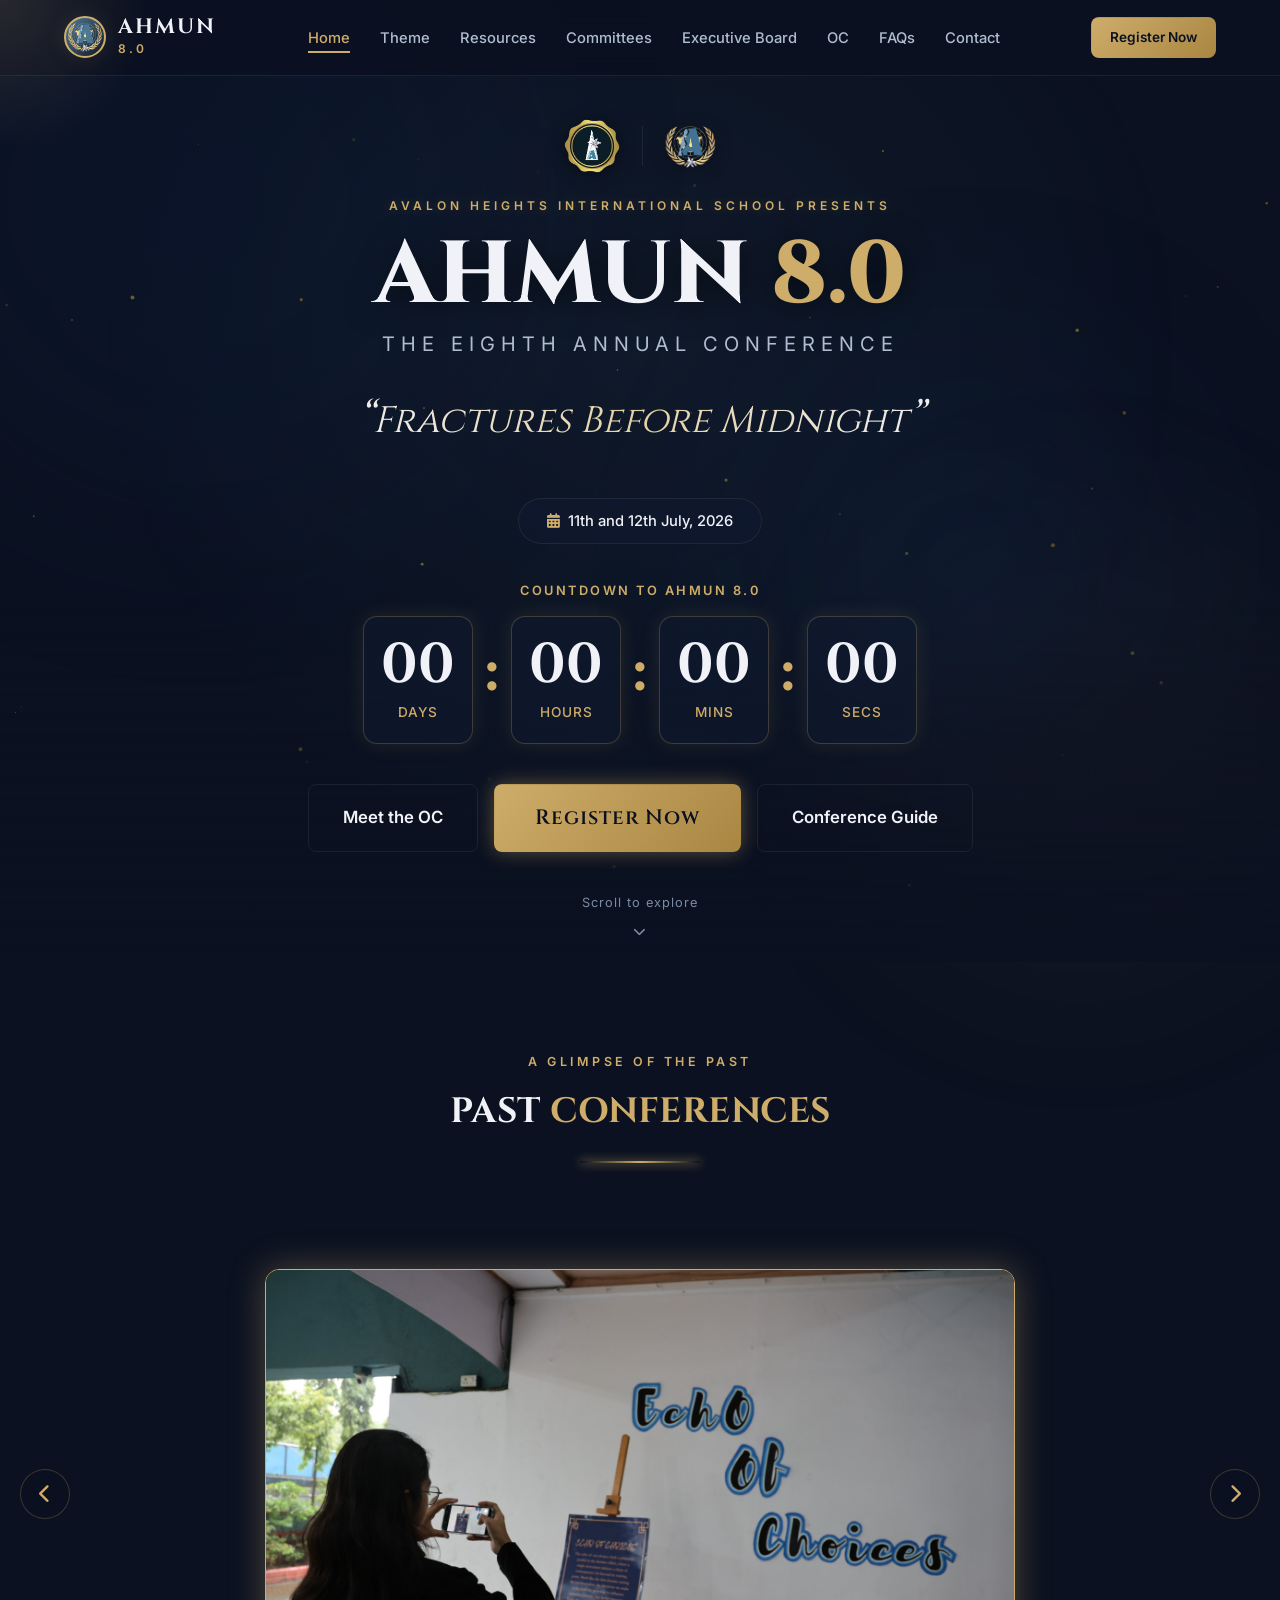
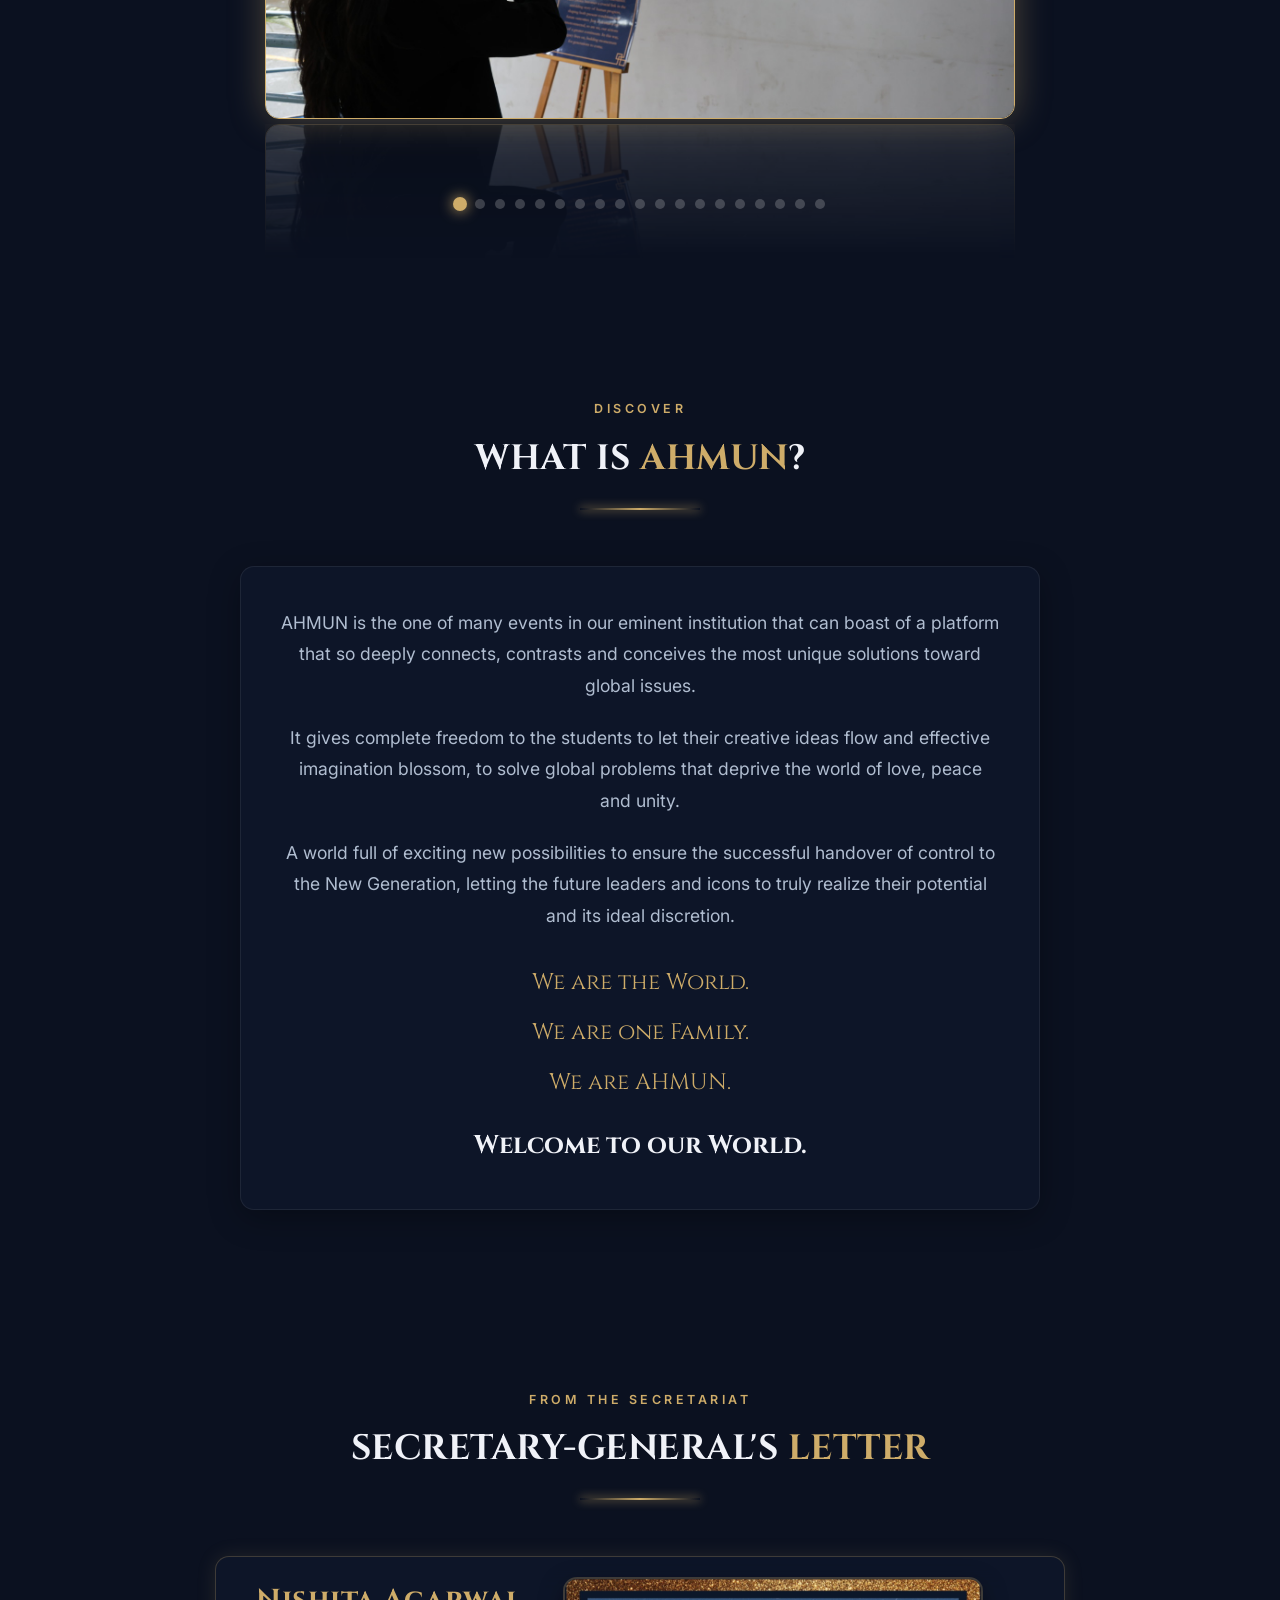
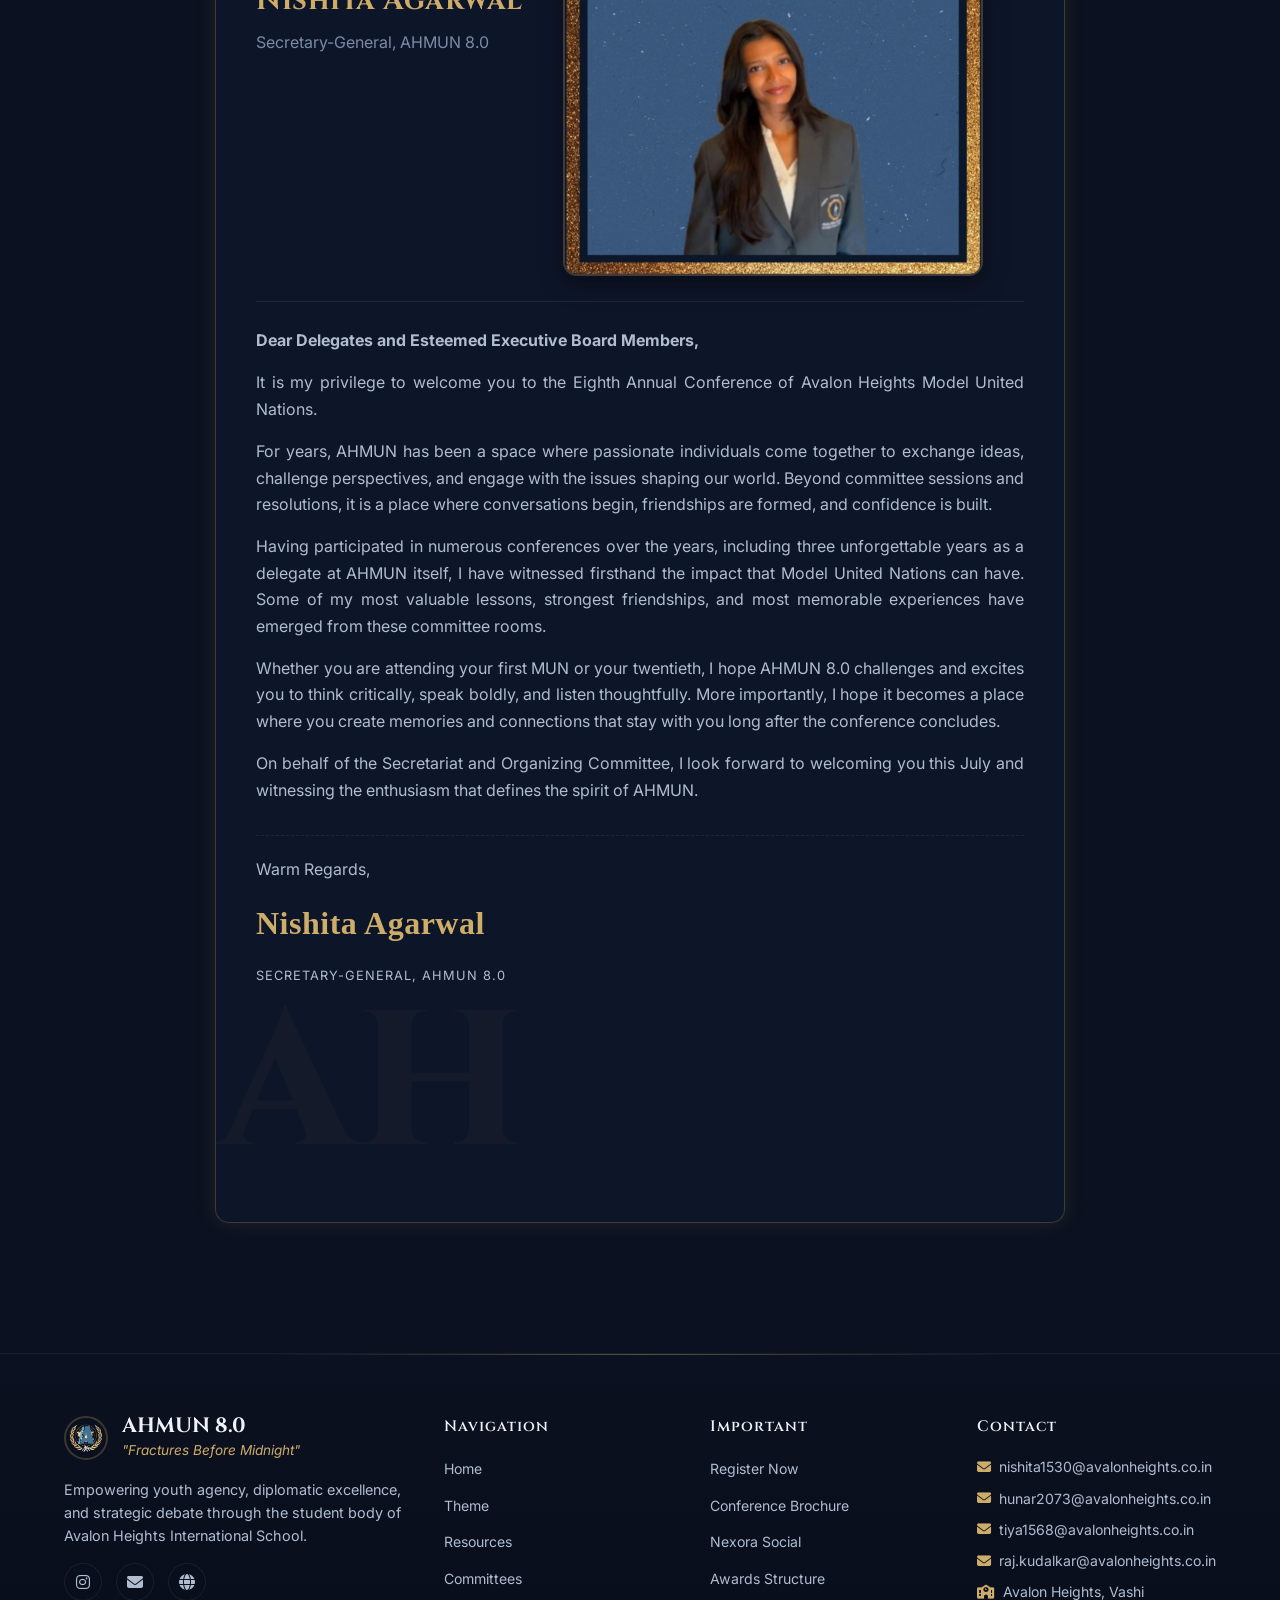
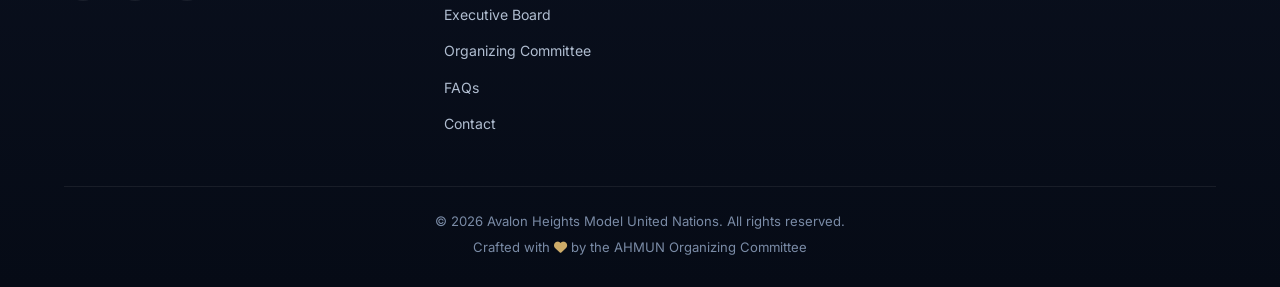
==== commit 3b67d1b2: "Brochure fix" ====
--- a/index.html
+++ b/index.html
@@ -1177,7 +1177,6 @@
                 </div>
             </div>
             <div class="pdf-viewer-container" id="pdf-viewer-container">
-                <canvas id="pdf-canvas"></canvas>
                 <div id="pdf-loading-state" class="pdf-loading">
                     <div class="pdf-spinner"></div>
                     <p>Loading Brochure Manual...</p>
--- a/style.css
+++ b/style.css
@@ -1168,7 +1168,7 @@
 .modal-content.pdf-modal-content {
     max-width: 1000px;
     width: 95%;
-    height: 88vh;
+    height: 94vh;
     display: flex;
     flex-direction: column;
     padding: 24px;
@@ -1222,18 +1222,20 @@
 .pdf-viewer-container {
     flex: 1;
     width: 100%;
-    overflow: auto;
-    display: flex;
-    justify-content: center;
-    align-items: flex-start;
+    overflow-y: auto;
+    overflow-x: hidden;
+    display: flex;
+    flex-direction: column;
+    align-items: center;
     background: rgba(5, 8, 16, 0.5);
     border-radius: calc(var(--radius) - 4px);
     border: 1px solid var(--glass-border);
     padding: 20px;
     position: relative;
-}
-
-#pdf-canvas {
+    gap: 20px;
+}
+
+.pdf-page-canvas {
     box-shadow: 0 10px 30px rgba(0, 0, 0, 0.7);
     background: #ffffff;
     max-width: 100%;
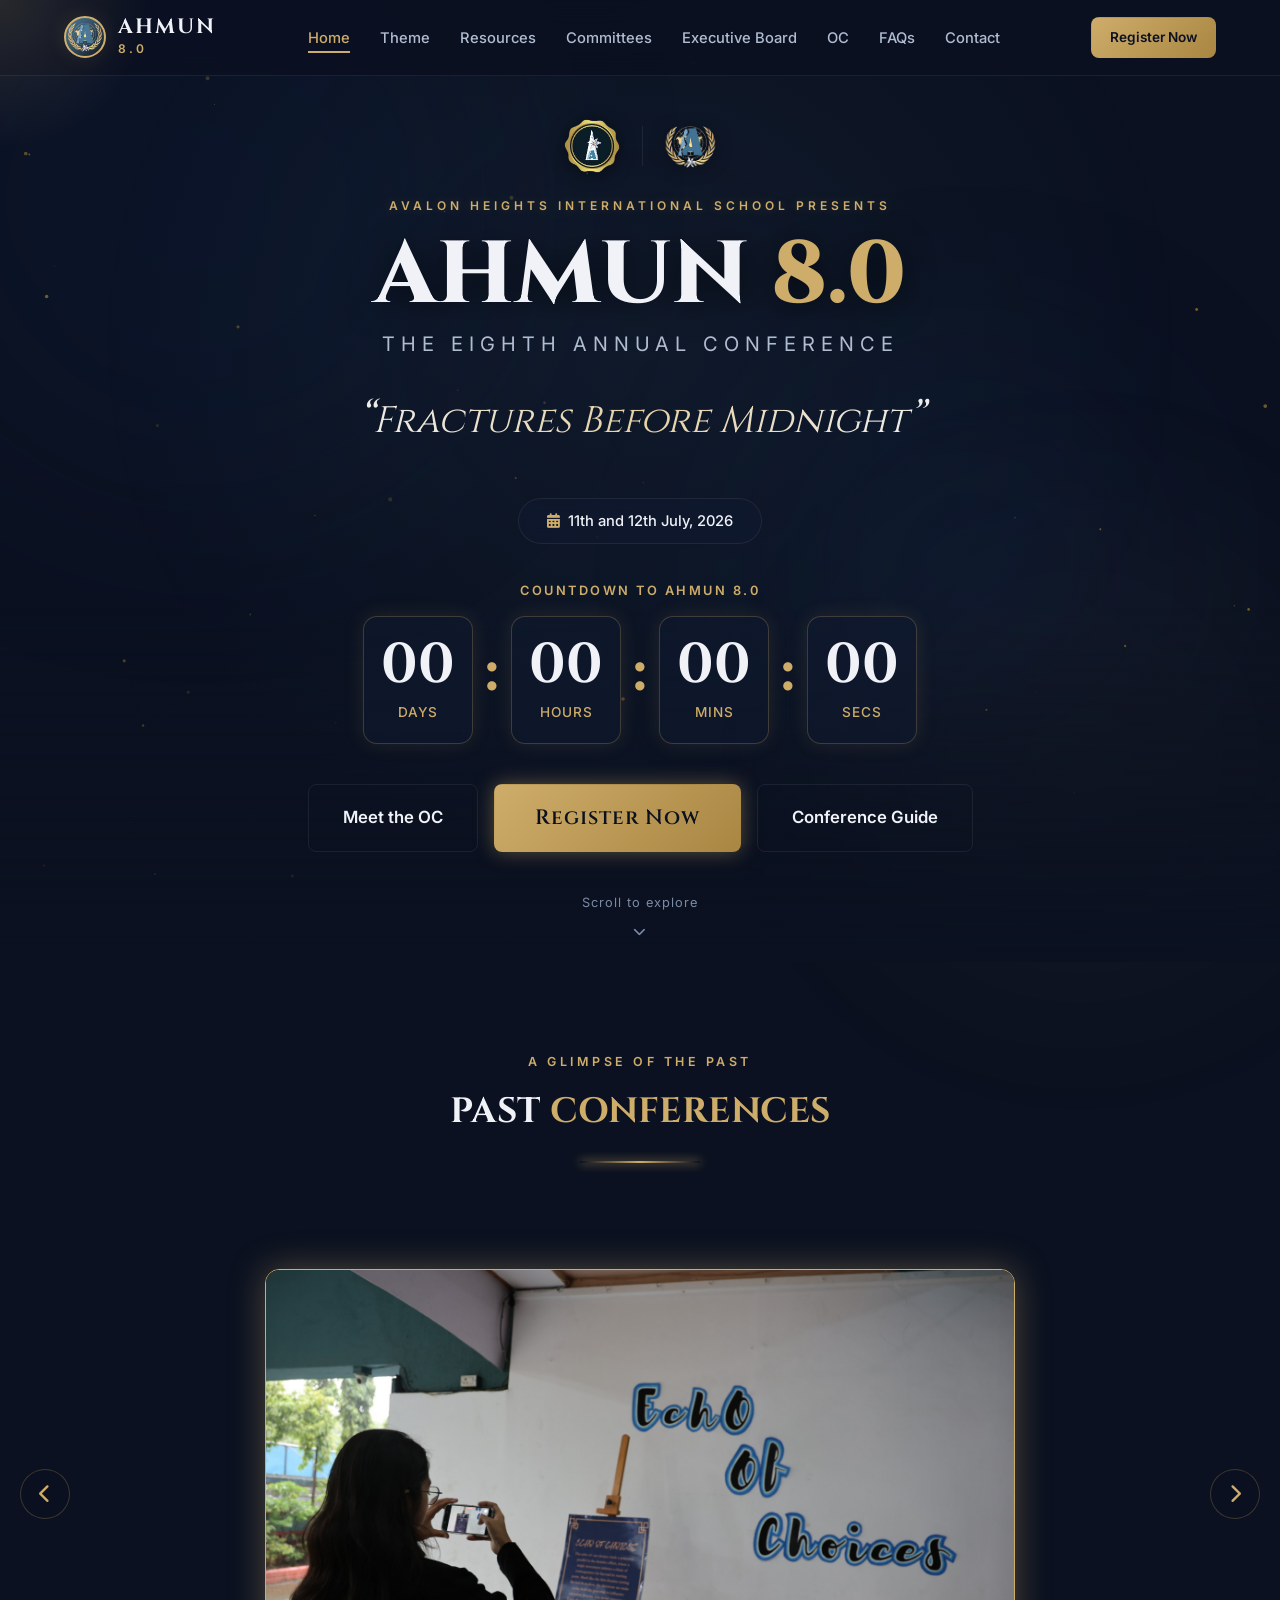
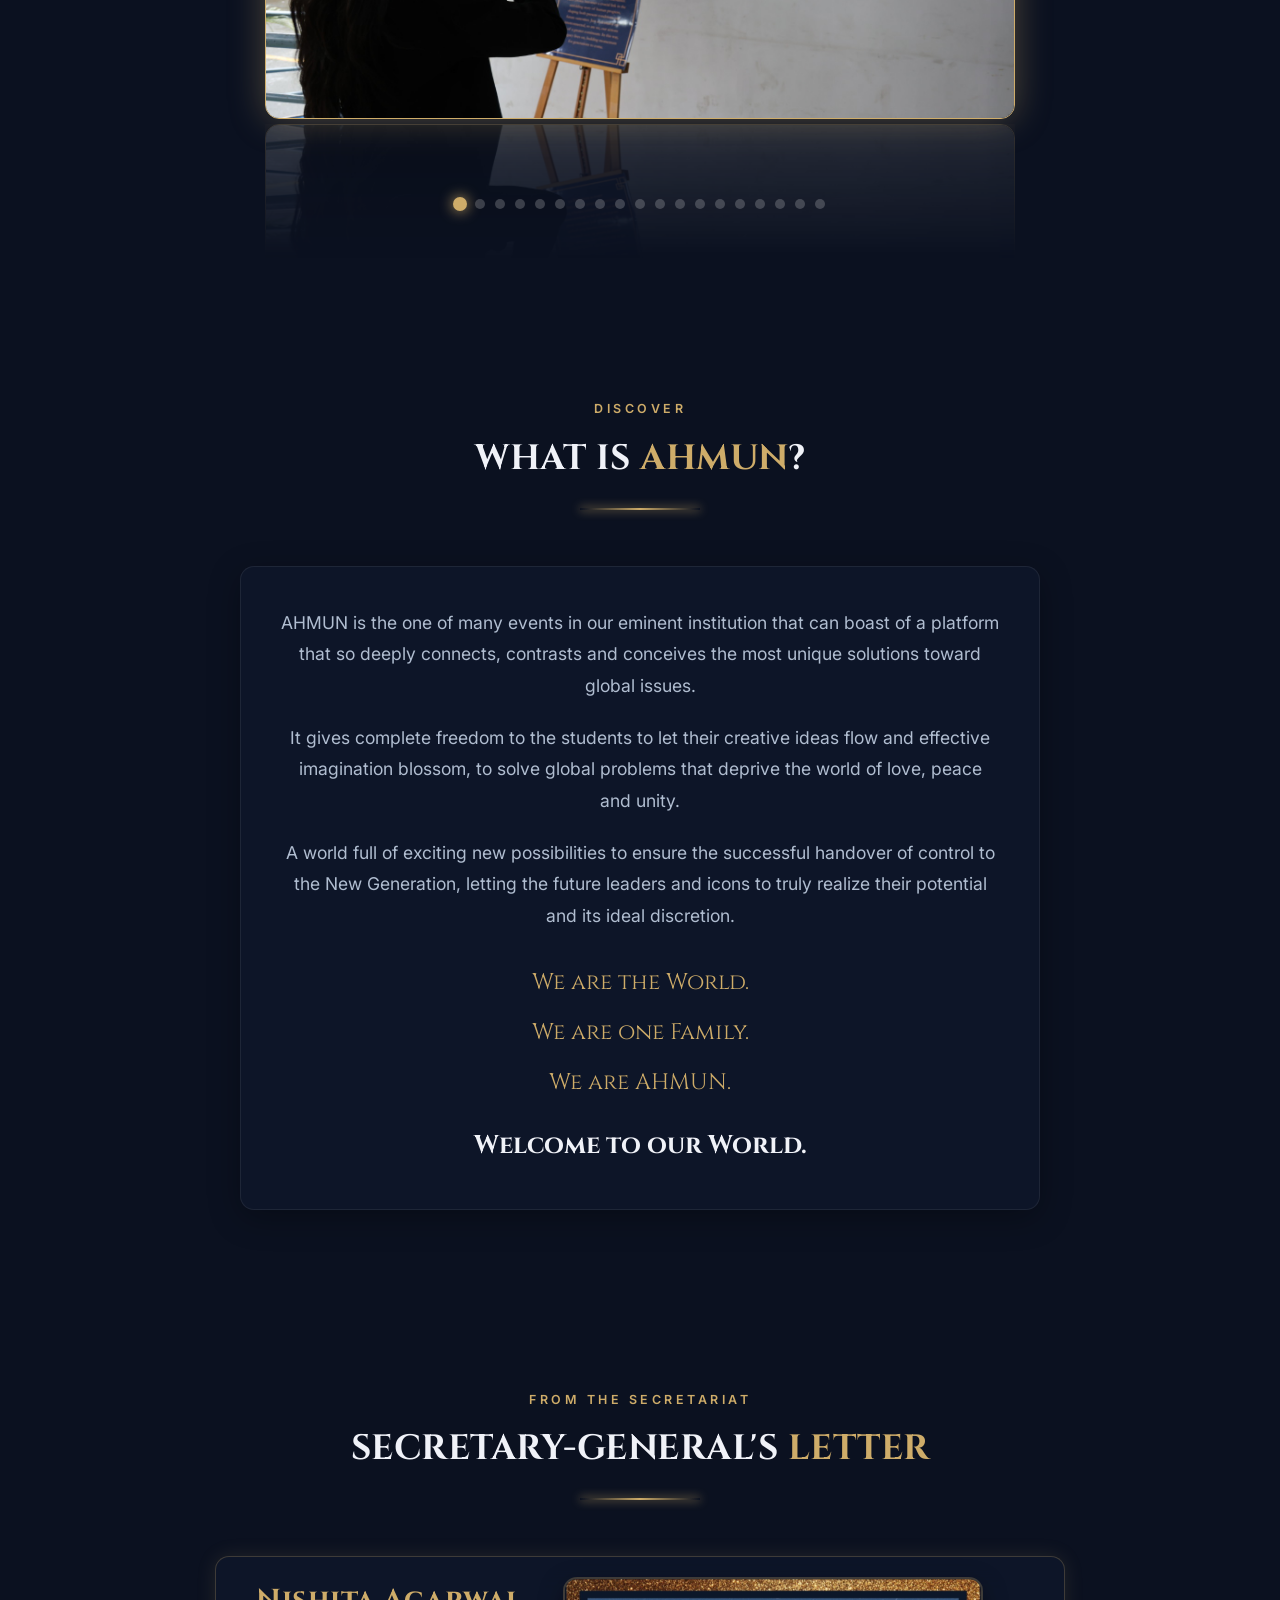
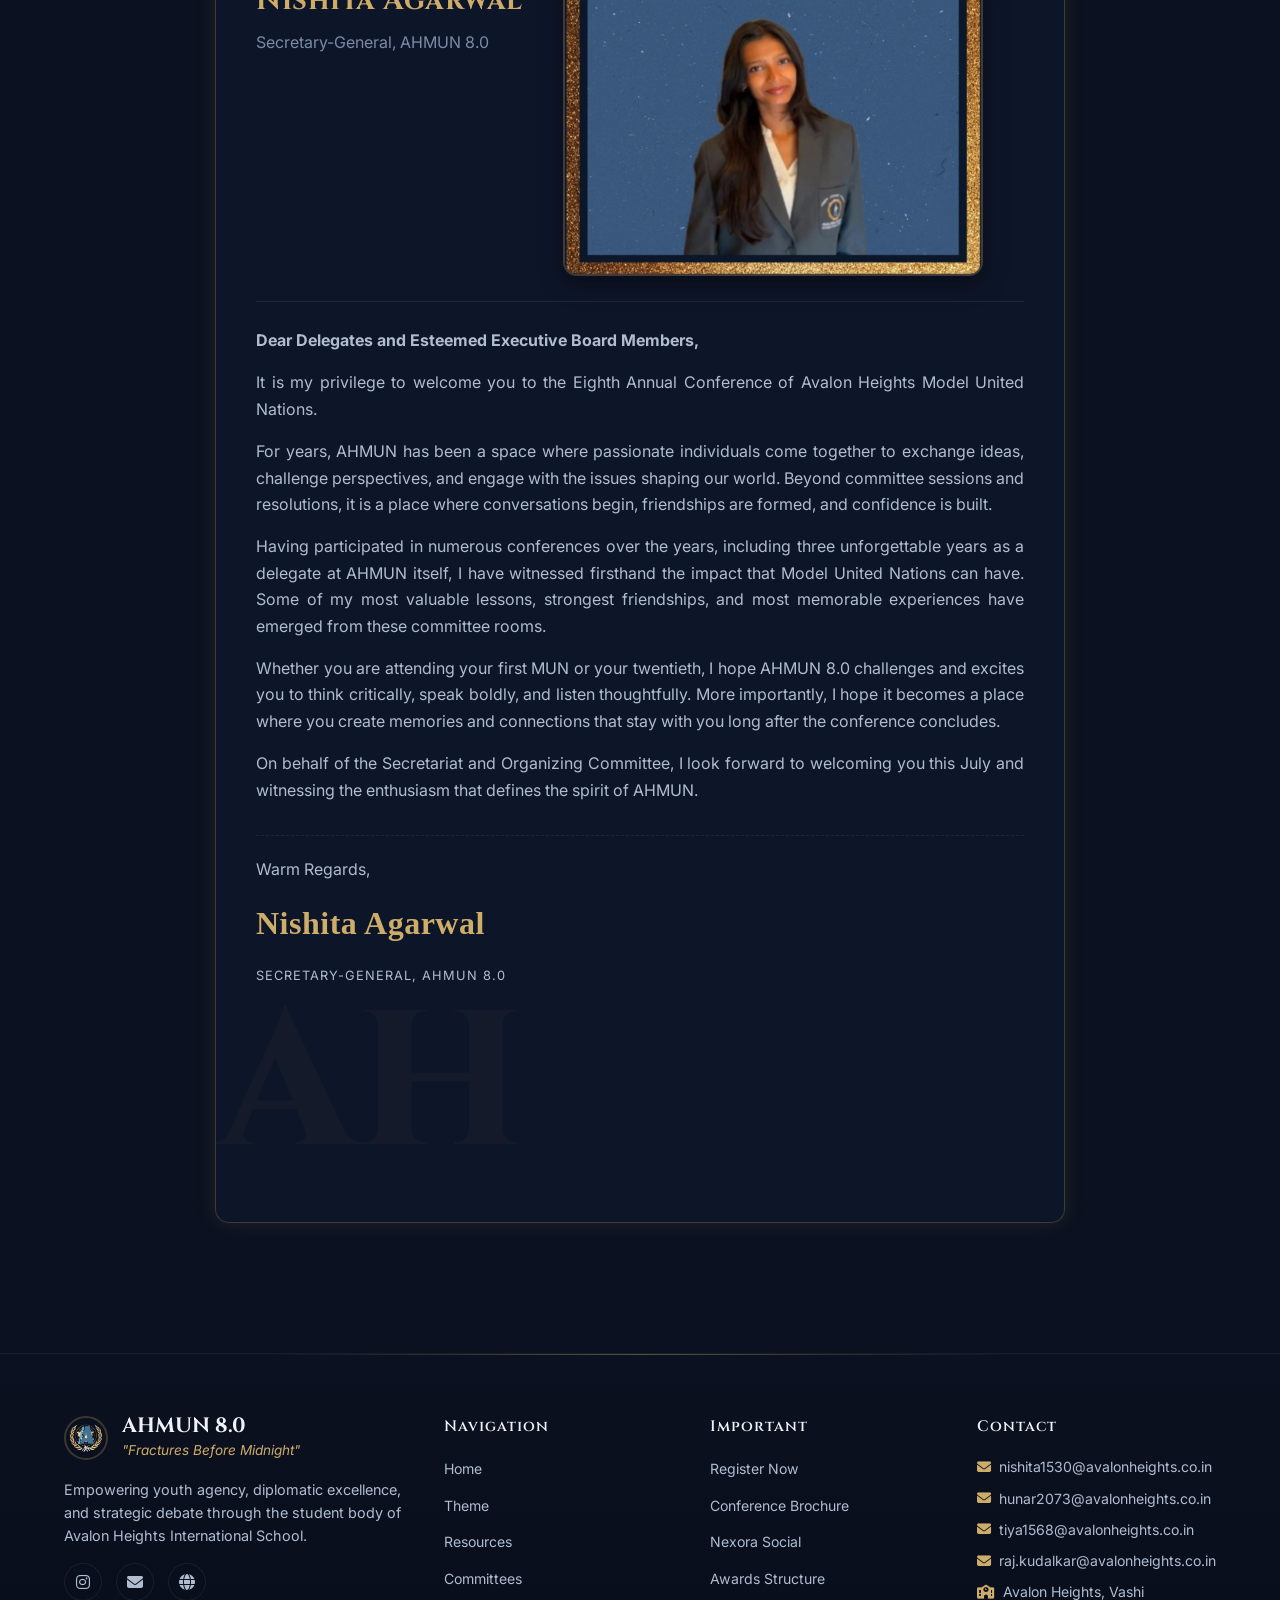
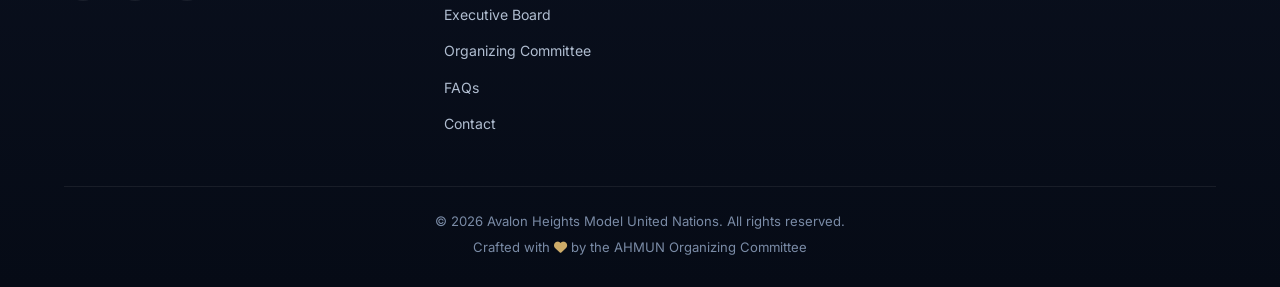
==== commit 112e43bf: "vivaan ka desc" ====
--- a/index.html
+++ b/index.html
@@ -639,7 +639,7 @@
                                 <img src="./EB_PIcs/Vivaan Shah.jpeg" class="eb-card-img" alt="Vivaan Shah">
                                 <h4>Vivaan Shah</h4>
                                 <span class="eb-card-role">Chairperson</span>
-                                <p>Vivaan Shah, a prospective law student at O.P. Jindal Global University pursuing the B.B.A. LL.B. programme, is a seasoned debater, articulate orator, and passionate advocate of diplomacy and legal discourse. An alumnus of Avalon Heights International School, he has actively participated in numerous debates, Model United Nations conferences, and parliamentary deliberations, earning several accolades including Best Delegate and High Commendation awards for his clarity, logic, and persuasive speaking. Known for his sharp thinking, confidence, and diplomatic approach, Vivaan possesses a strong inclination towards law, policymaking, international relations, and finance. Having previously served as an Executive Board Member, he values constructive debate and meaningful dialogue. AHMUN holds a special place in his journey, being both the conference hosted by his alma mater and the platform where he earned his very first Best Delegate award.</p>
+                                <p>Vivaan Shah, a prospective law student at O.P. Jindal Global University pursuing the B.B.A. LL.B. programme, is a seasoned debater, articulate orator, and passionate advocate of diplomacy and legal discourse. An alumnus of Avalon Heights International School, he has actively participated in debates, Model United Nations conferences, and parliamentary deliberations, earning several accolades for his clarity, logic, and persuasive speaking. AHMUN holds a special place in his journey, being both the conference hosted by his alma mater and the platform where he earned his first Best Delegate award.</p>
                             </div>
                         </div>
                     </div>
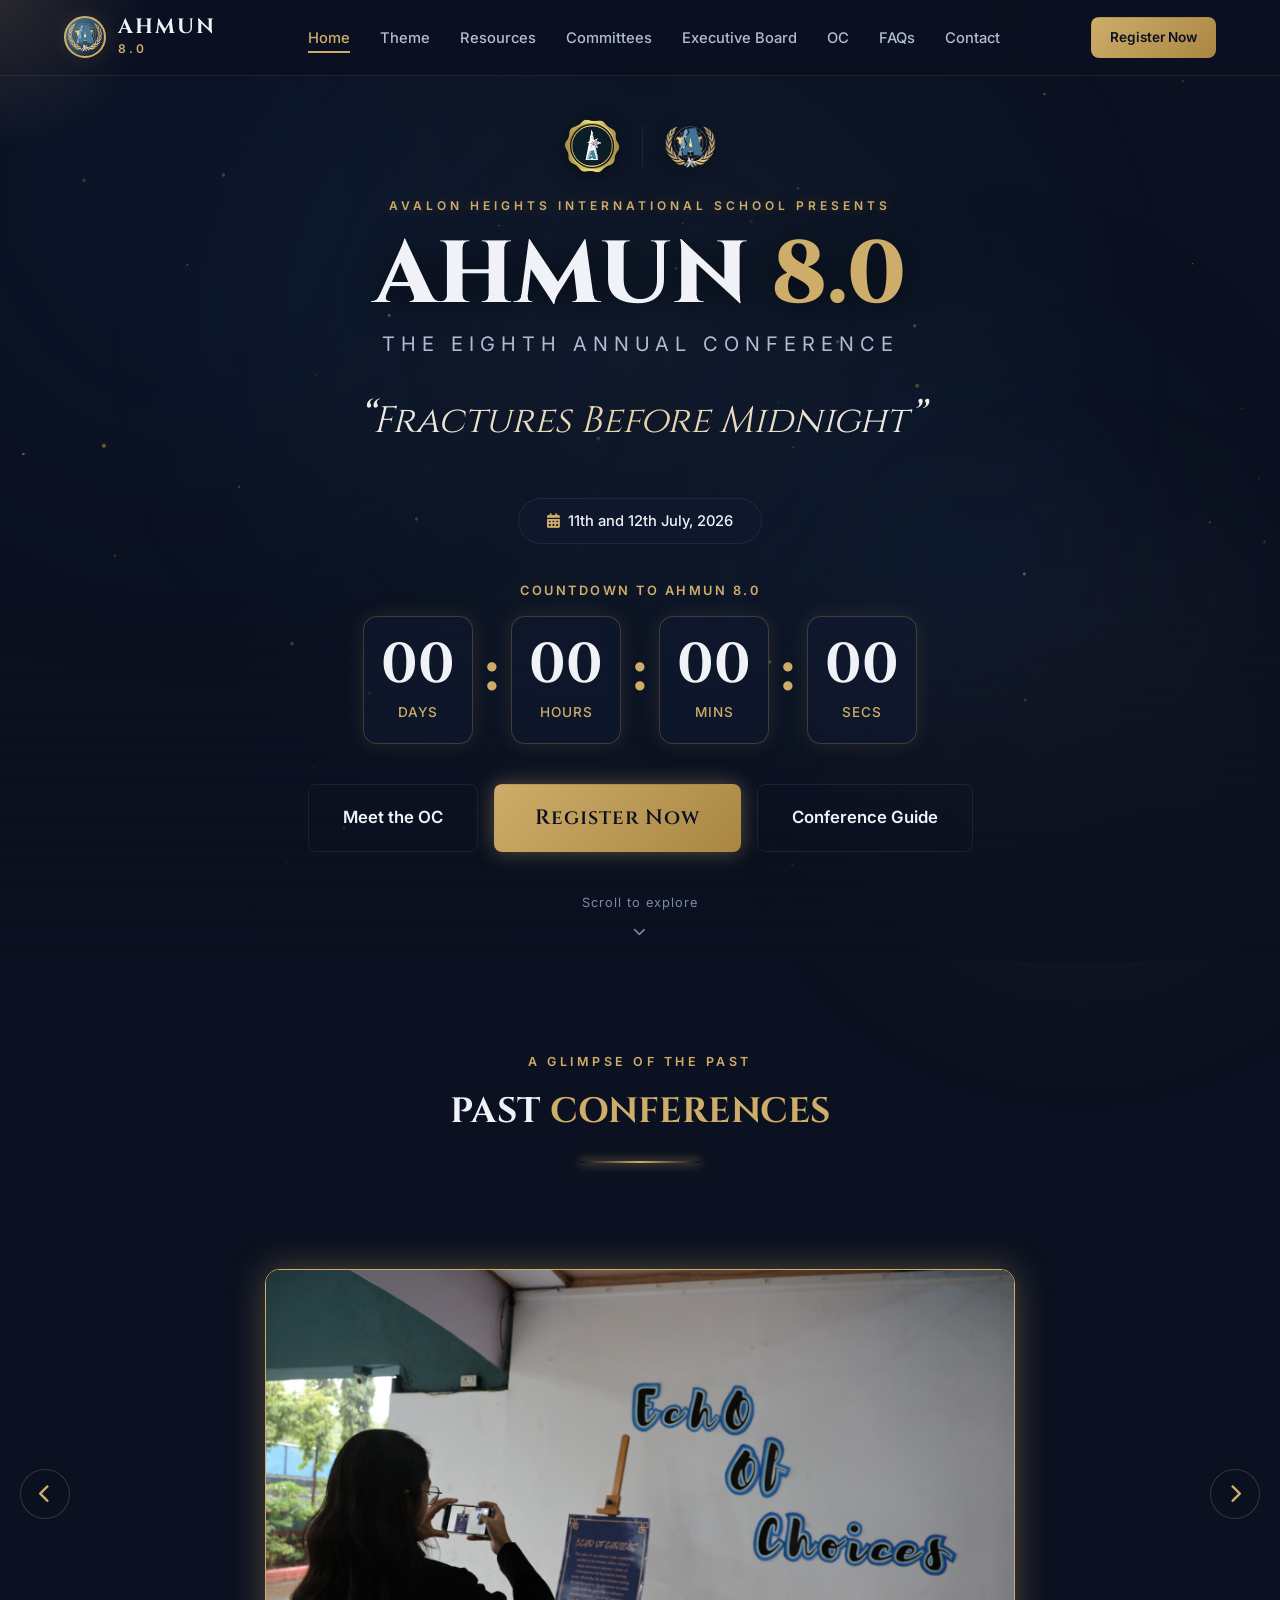
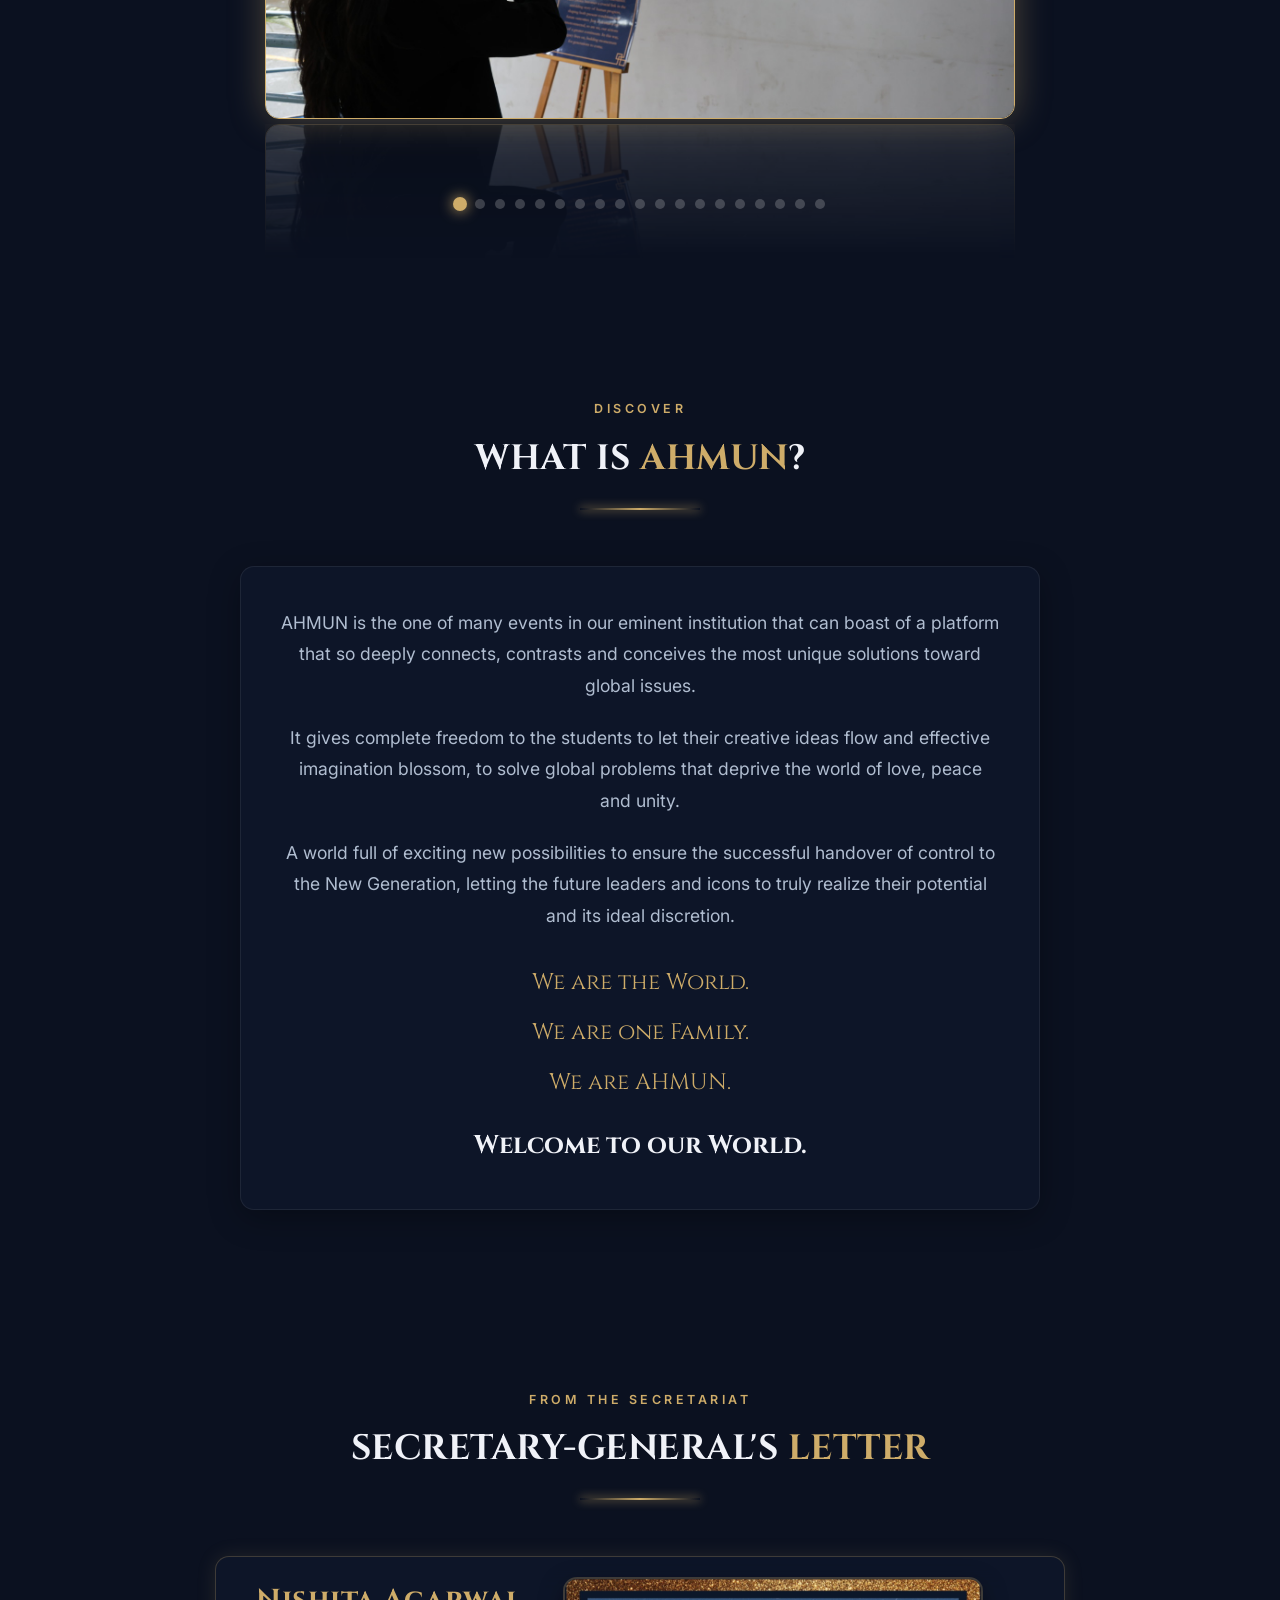
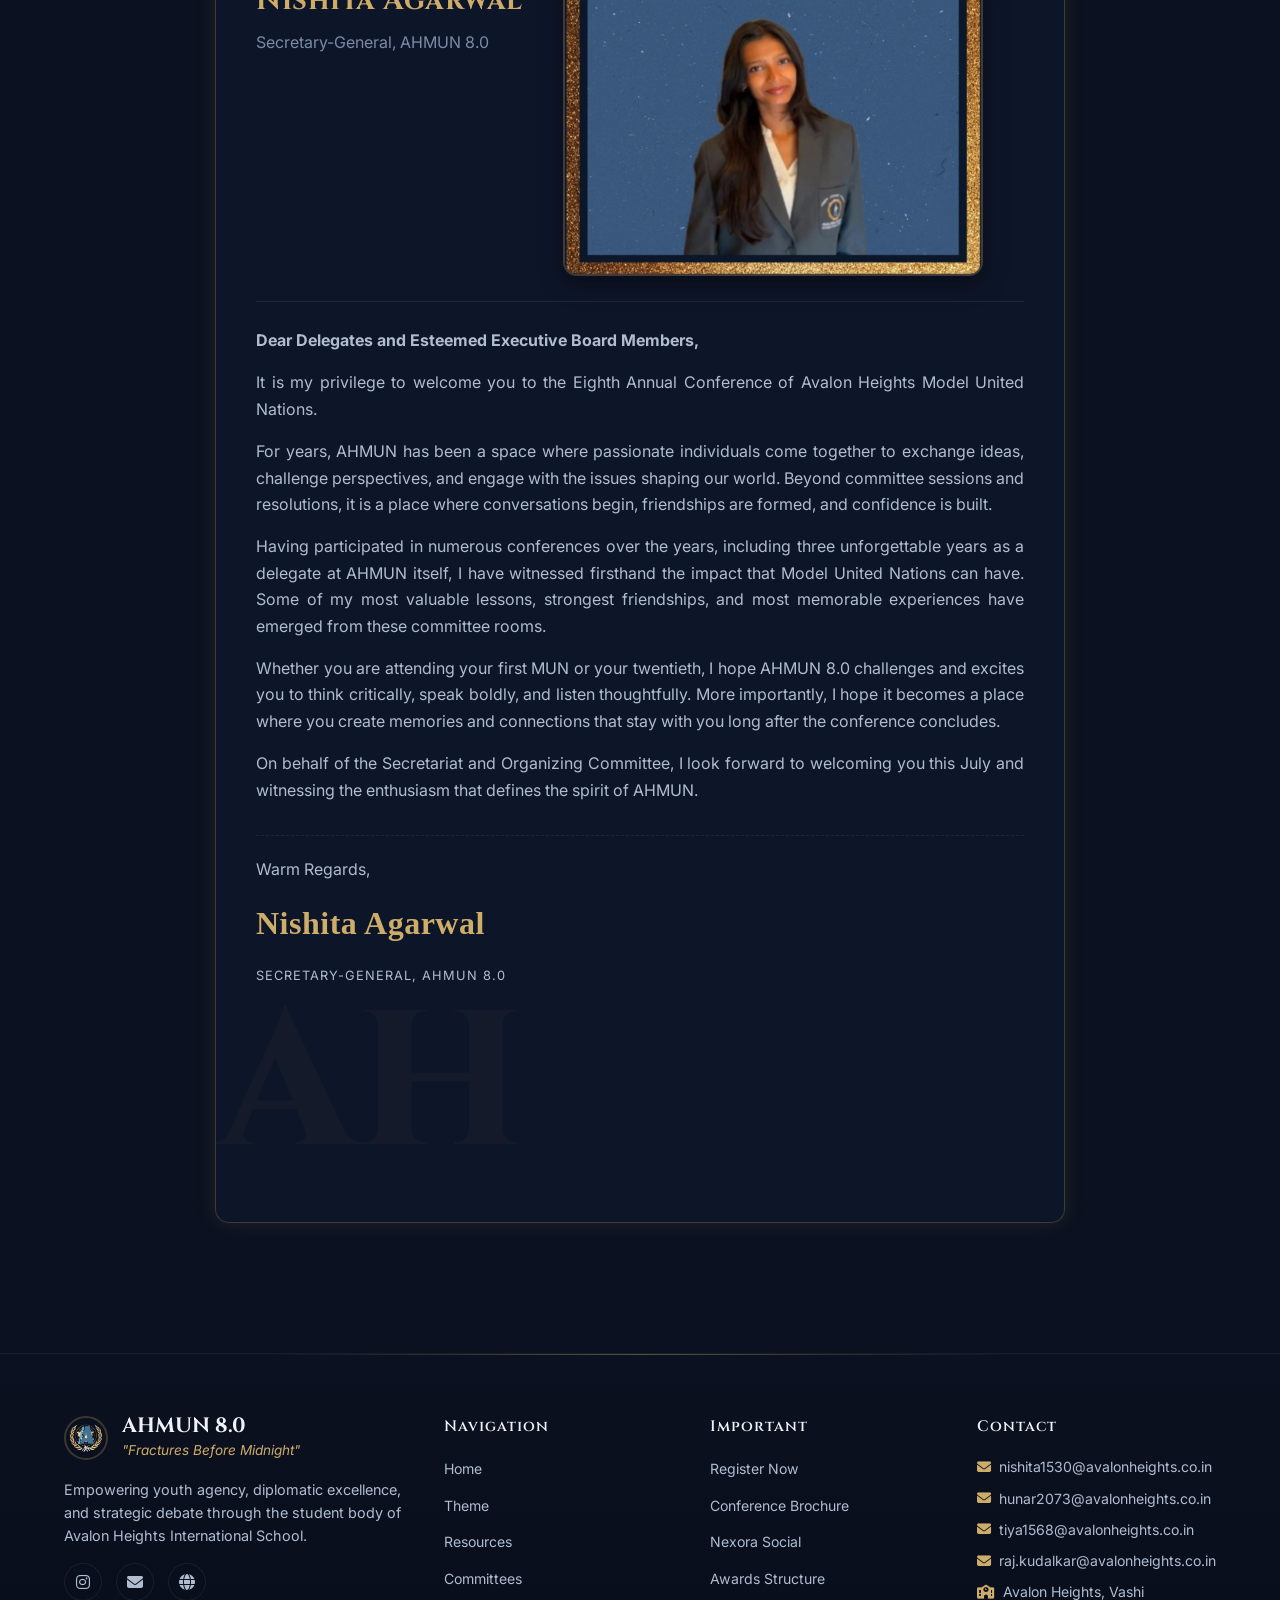
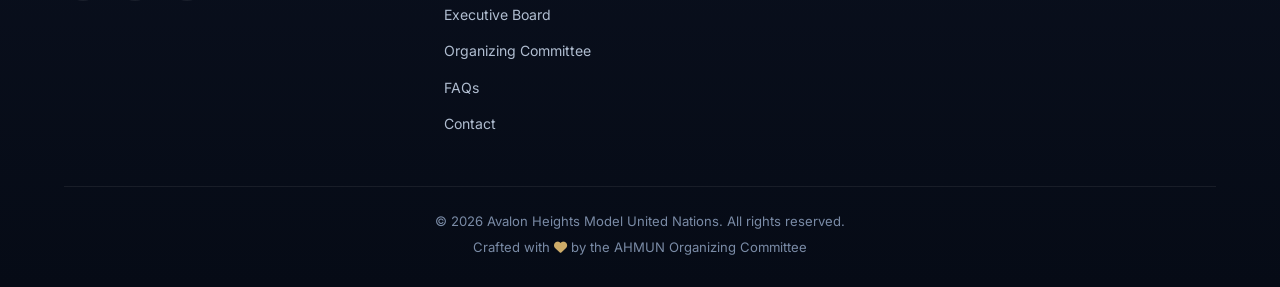
==== commit a8a858eb: "Update index.html" ====
--- a/index.html
+++ b/index.html
@@ -5,6 +5,20 @@
     <meta name="viewport" content="width=device-width, initial-scale=1.0">
     <title>AHMUN 8.0 | Fractures Before Midnight</title>
     <meta name="description" content="Eighth Annual Conference of Avalon Heights Model United Nations. 11th and 12th July, 2026. Fractures Before Midnight — step into the cracks of history.">
+    
+    <meta property="og:title" content="AHMUN 8.0 | Fractures Before Midnight">
+    <meta property="og:description" content="Eighth Annual Conference of Avalon Heights Model United Nations. 11th and 12th July, 2026. Fractures Before Midnight — step into the cracks of history.">
+    <meta property="og:image" content="https://www.ahmun.org/ICONS/ahmunlogo.png">
+    <meta property="og:url" content="https://www.ahmun.org/">
+    <meta property="og:type" content="website">
+    
+    <meta name="twitter:card" content="summary">
+    <meta name="twitter:title" content="AHMUN 8.0 | Fractures Before Midnight">
+    <meta name="twitter:description" content="Eighth Annual Conference of Avalon Heights Model United Nations. 11th and 12th July, 2026.">
+    <meta name="twitter:image" content="https://www.ahmun.org/ICONS/ahmunlogo.png">
+
+    <meta itemprop="image" content="https://www.ahmun.org/ICONS/ahmunlogo.png">
+
     <link rel="icon" href="./ICONS/ahmunlogo-removebg-preview.png" type="image/png">
     <link rel="shortcut icon" href="./ICONS/ahmunlogo-removebg-preview.png" type="image/png">
     <link rel="apple-touch-icon" href="./ICONS/ahmunlogo-removebg-preview.png">
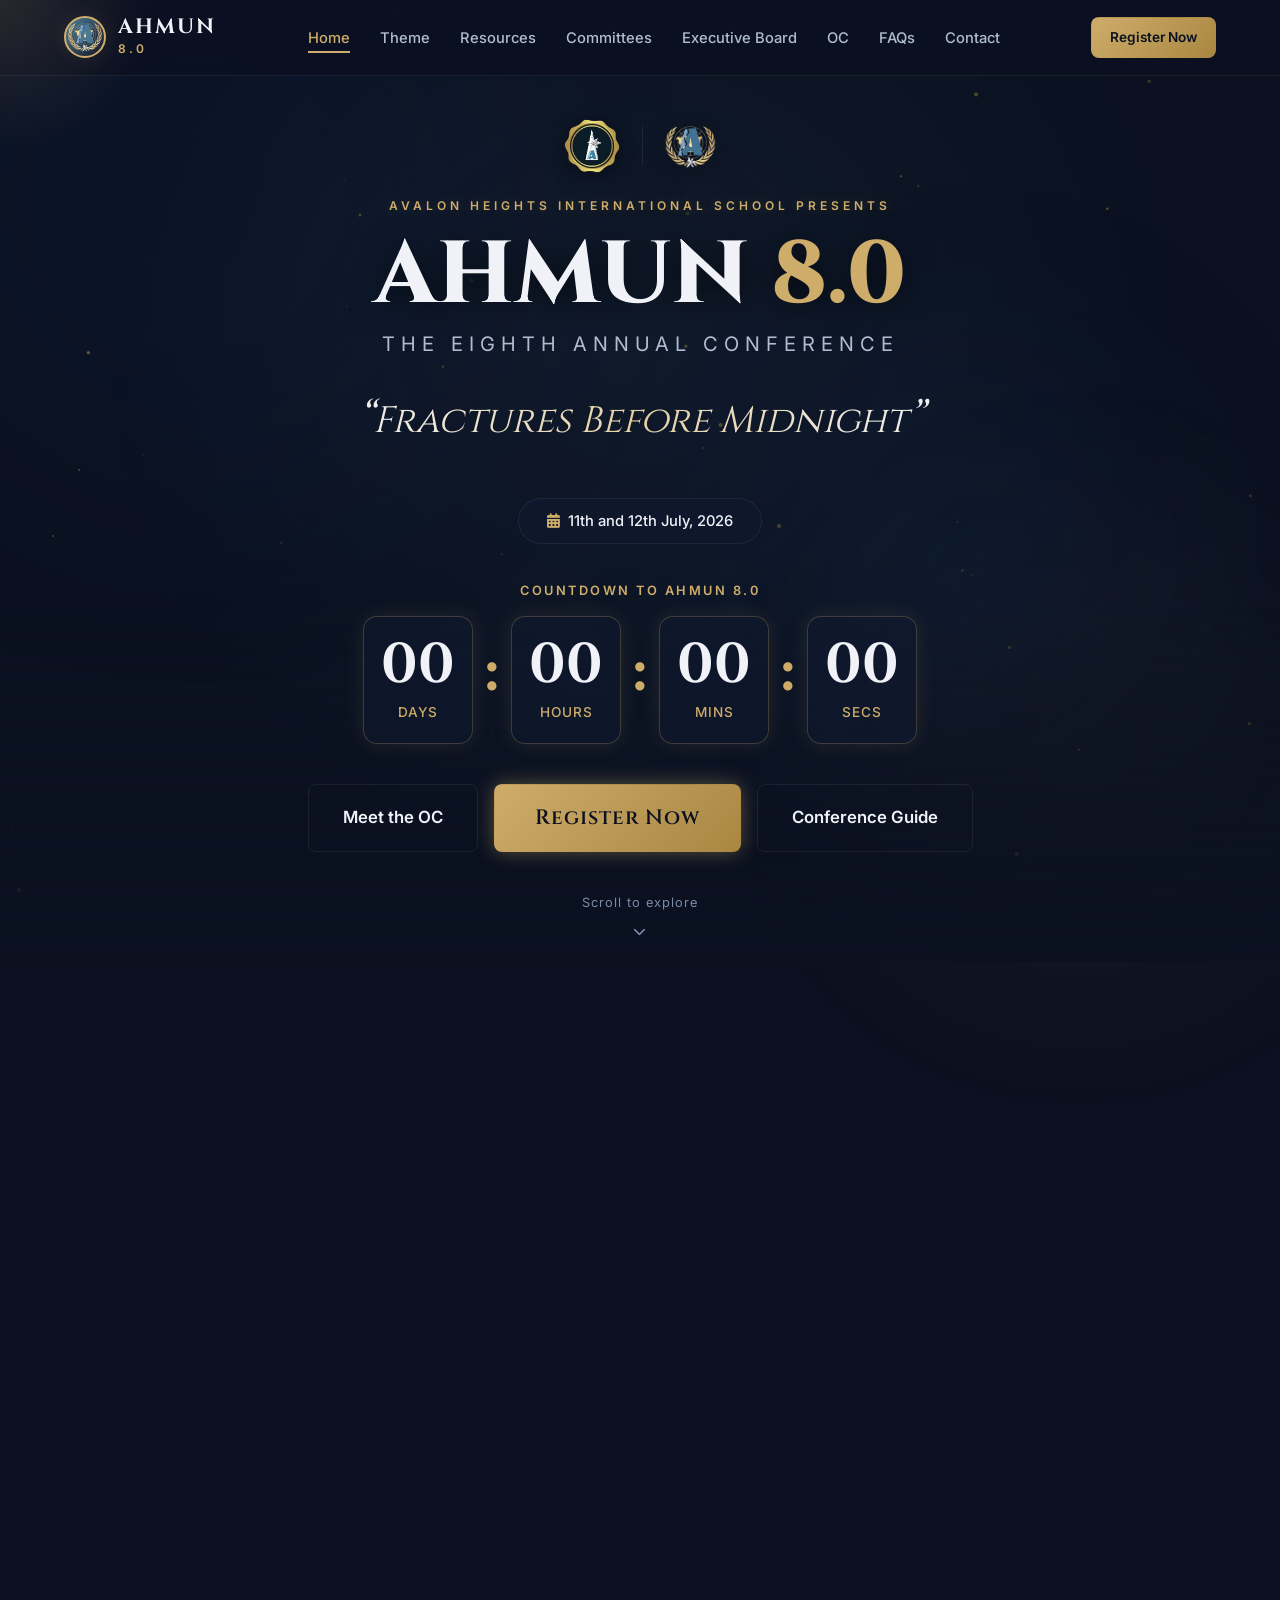
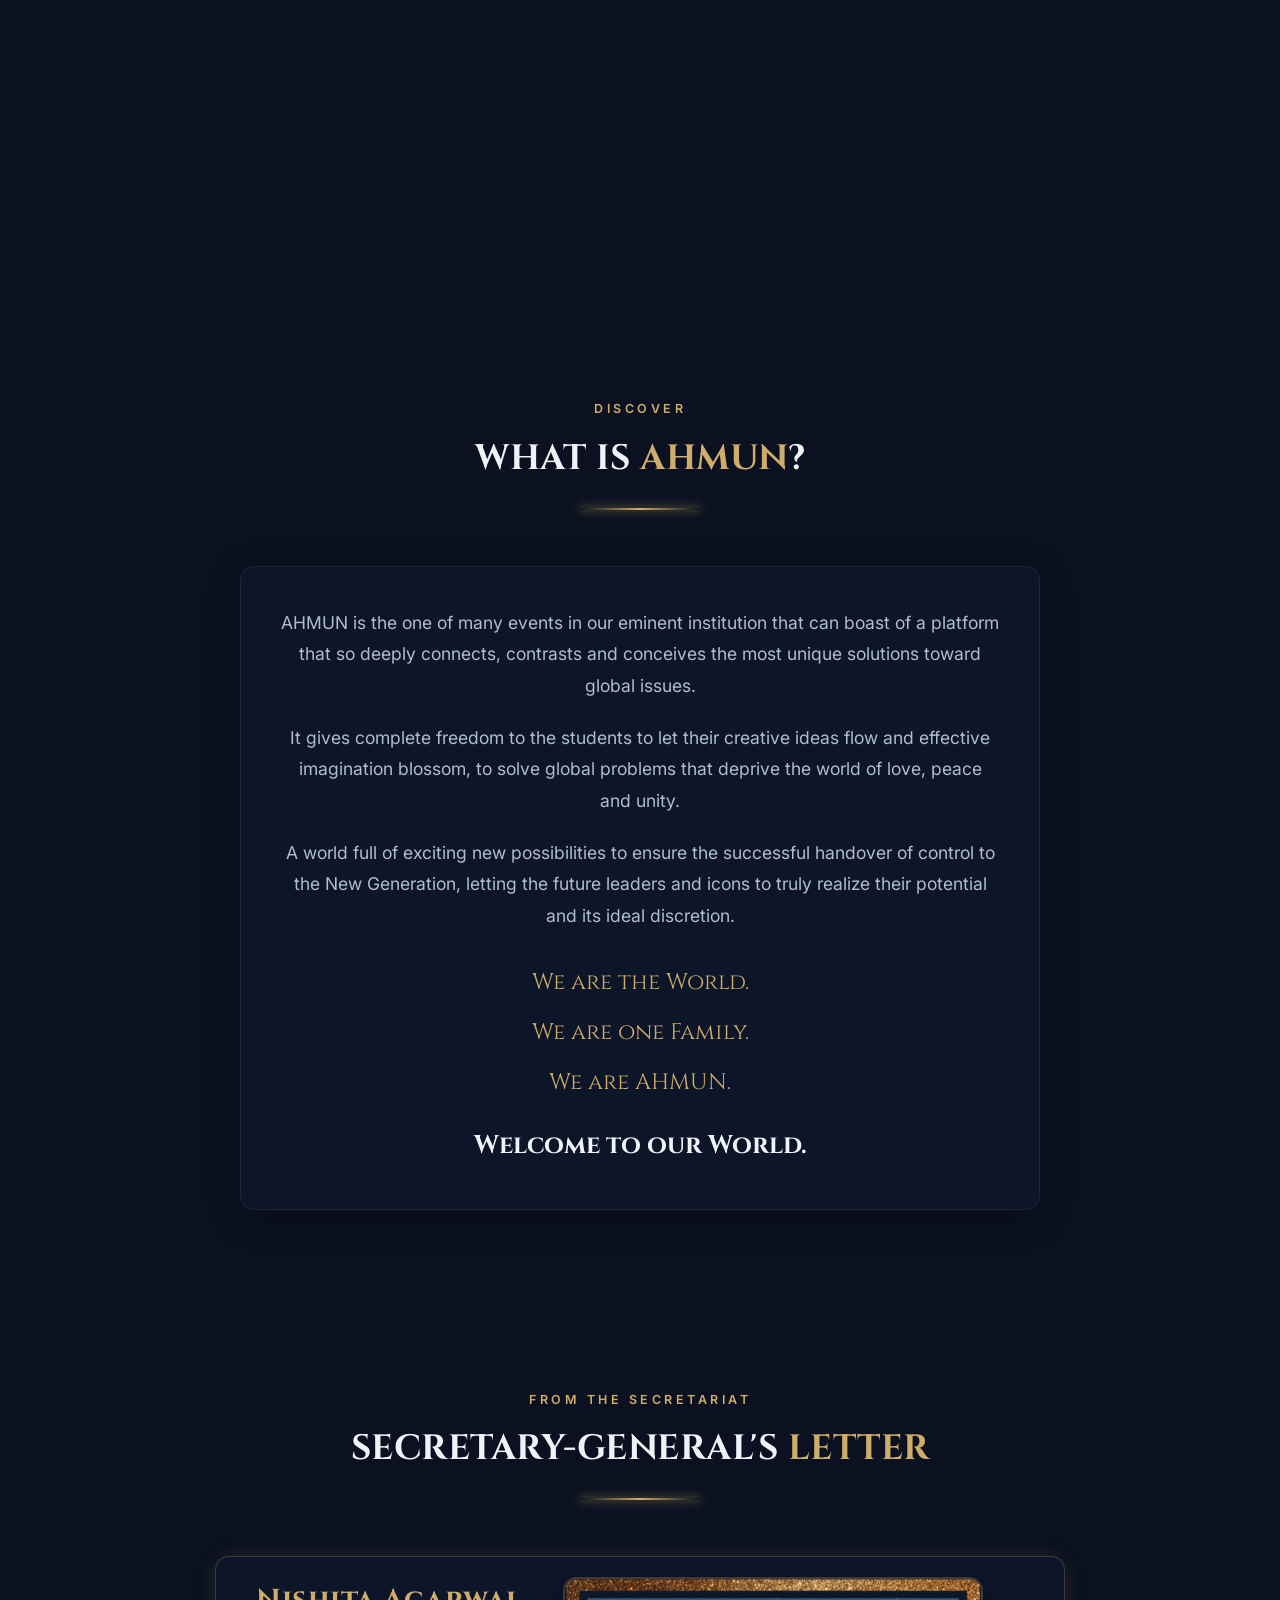
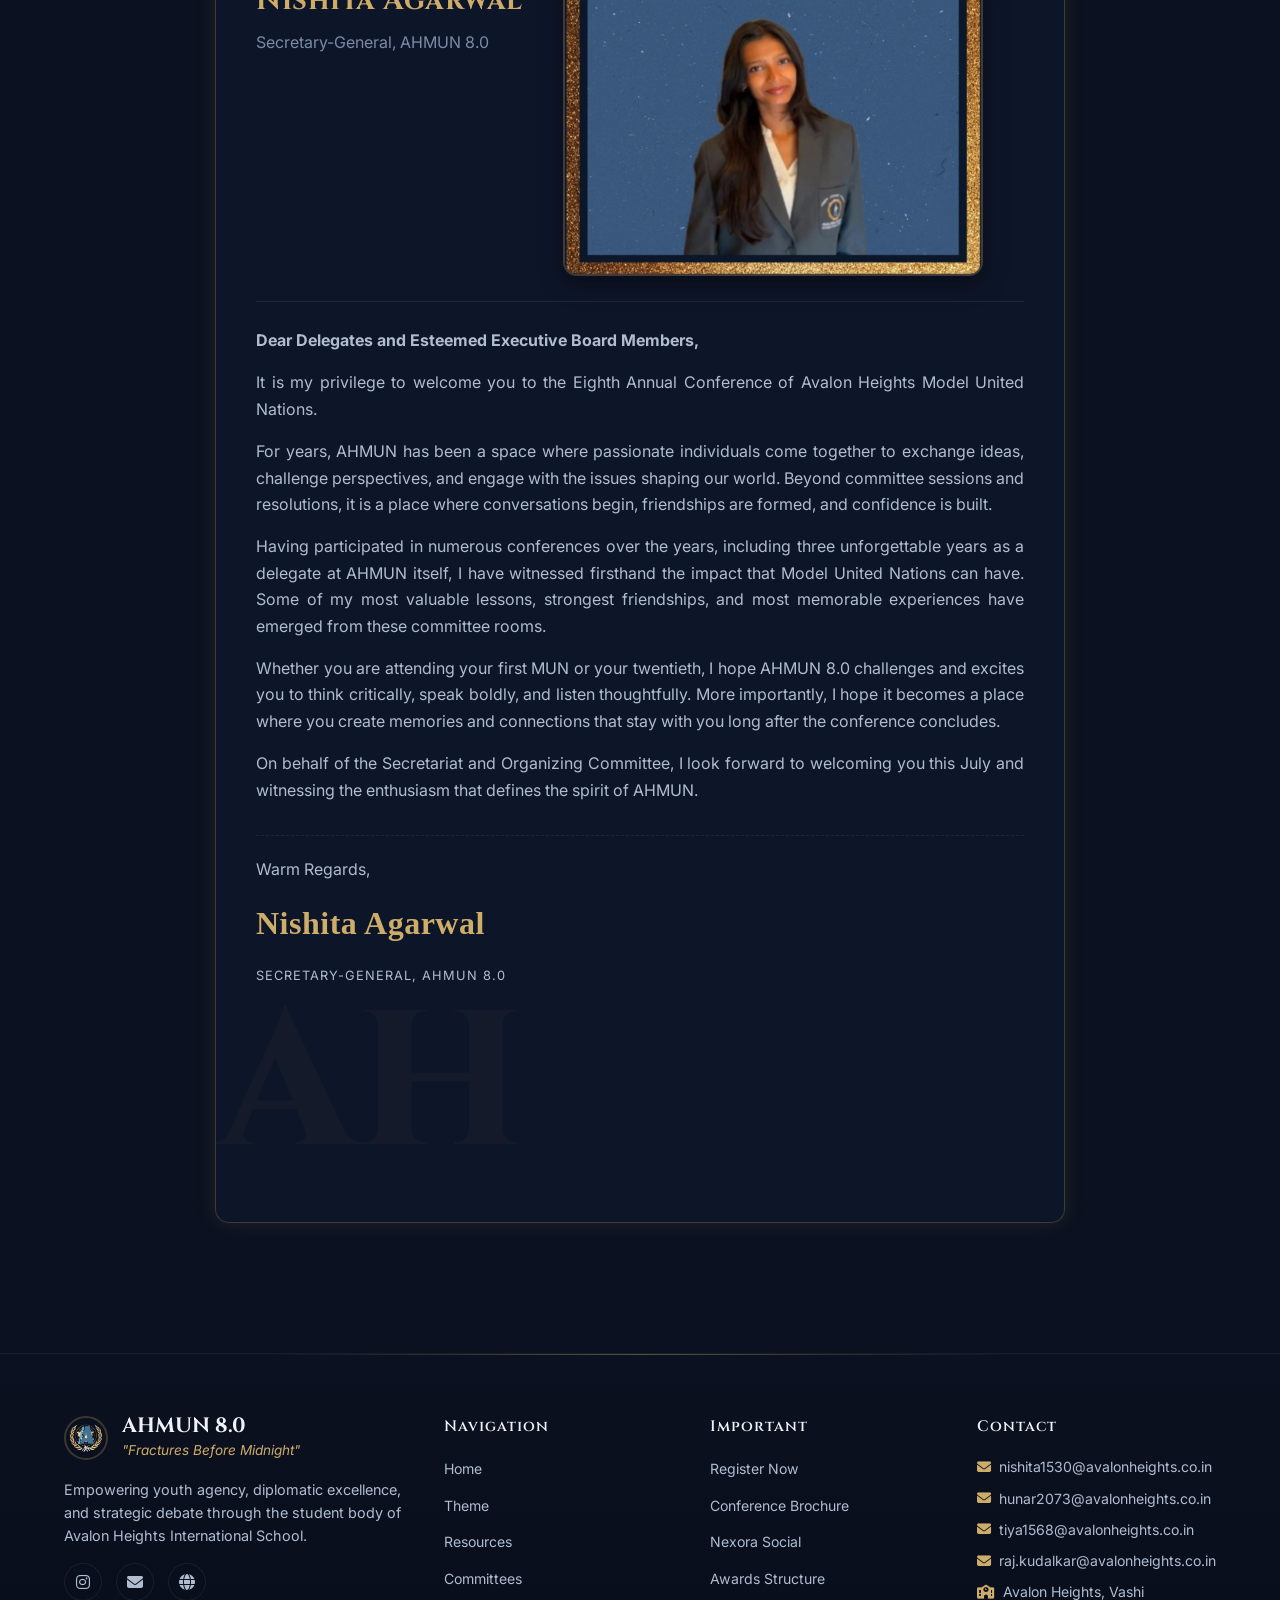
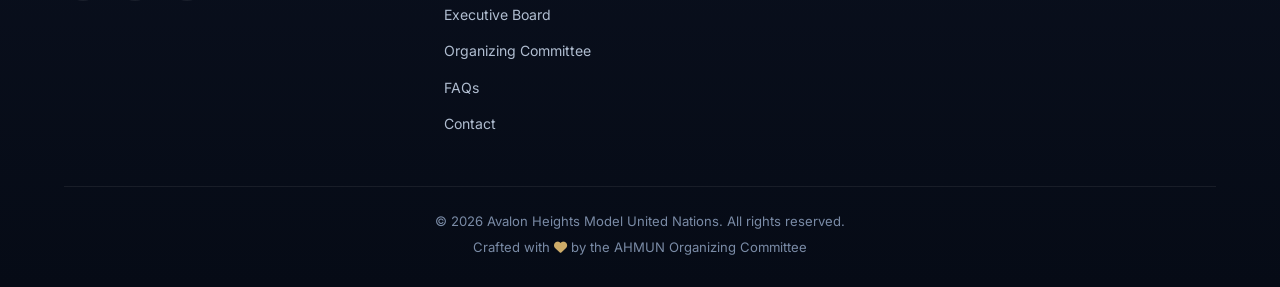
==== commit df48a754: "Registration deadline change" ====
--- a/index.html
+++ b/index.html
@@ -5,20 +5,6 @@
     <meta name="viewport" content="width=device-width, initial-scale=1.0">
     <title>AHMUN 8.0 | Fractures Before Midnight</title>
     <meta name="description" content="Eighth Annual Conference of Avalon Heights Model United Nations. 11th and 12th July, 2026. Fractures Before Midnight — step into the cracks of history.">
-    
-    <meta property="og:title" content="AHMUN 8.0 | Fractures Before Midnight">
-    <meta property="og:description" content="Eighth Annual Conference of Avalon Heights Model United Nations. 11th and 12th July, 2026. Fractures Before Midnight — step into the cracks of history.">
-    <meta property="og:image" content="https://www.ahmun.org/ICONS/ahmunlogo.png">
-    <meta property="og:url" content="https://www.ahmun.org/">
-    <meta property="og:type" content="website">
-    
-    <meta name="twitter:card" content="summary">
-    <meta name="twitter:title" content="AHMUN 8.0 | Fractures Before Midnight">
-    <meta name="twitter:description" content="Eighth Annual Conference of Avalon Heights Model United Nations. 11th and 12th July, 2026.">
-    <meta name="twitter:image" content="https://www.ahmun.org/ICONS/ahmunlogo.png">
-
-    <meta itemprop="image" content="https://www.ahmun.org/ICONS/ahmunlogo.png">
-
     <link rel="icon" href="./ICONS/ahmunlogo-removebg-preview.png" type="image/png">
     <link rel="shortcut icon" href="./ICONS/ahmunlogo-removebg-preview.png" type="image/png">
     <link rel="apple-touch-icon" href="./ICONS/ahmunlogo-removebg-preview.png">
@@ -366,7 +352,7 @@
                     </div>
                     <div class="info-bar-item">
                         <span class="info-label">Reg. Deadline</span>
-                        <span class="info-value text-gold">30th June</span>
+                        <span class="info-value text-gold">Registrations Closing Soon</span>
                     </div>
                     <div class="info-bar-item">
                         <span class="info-label">Date of Event</span>
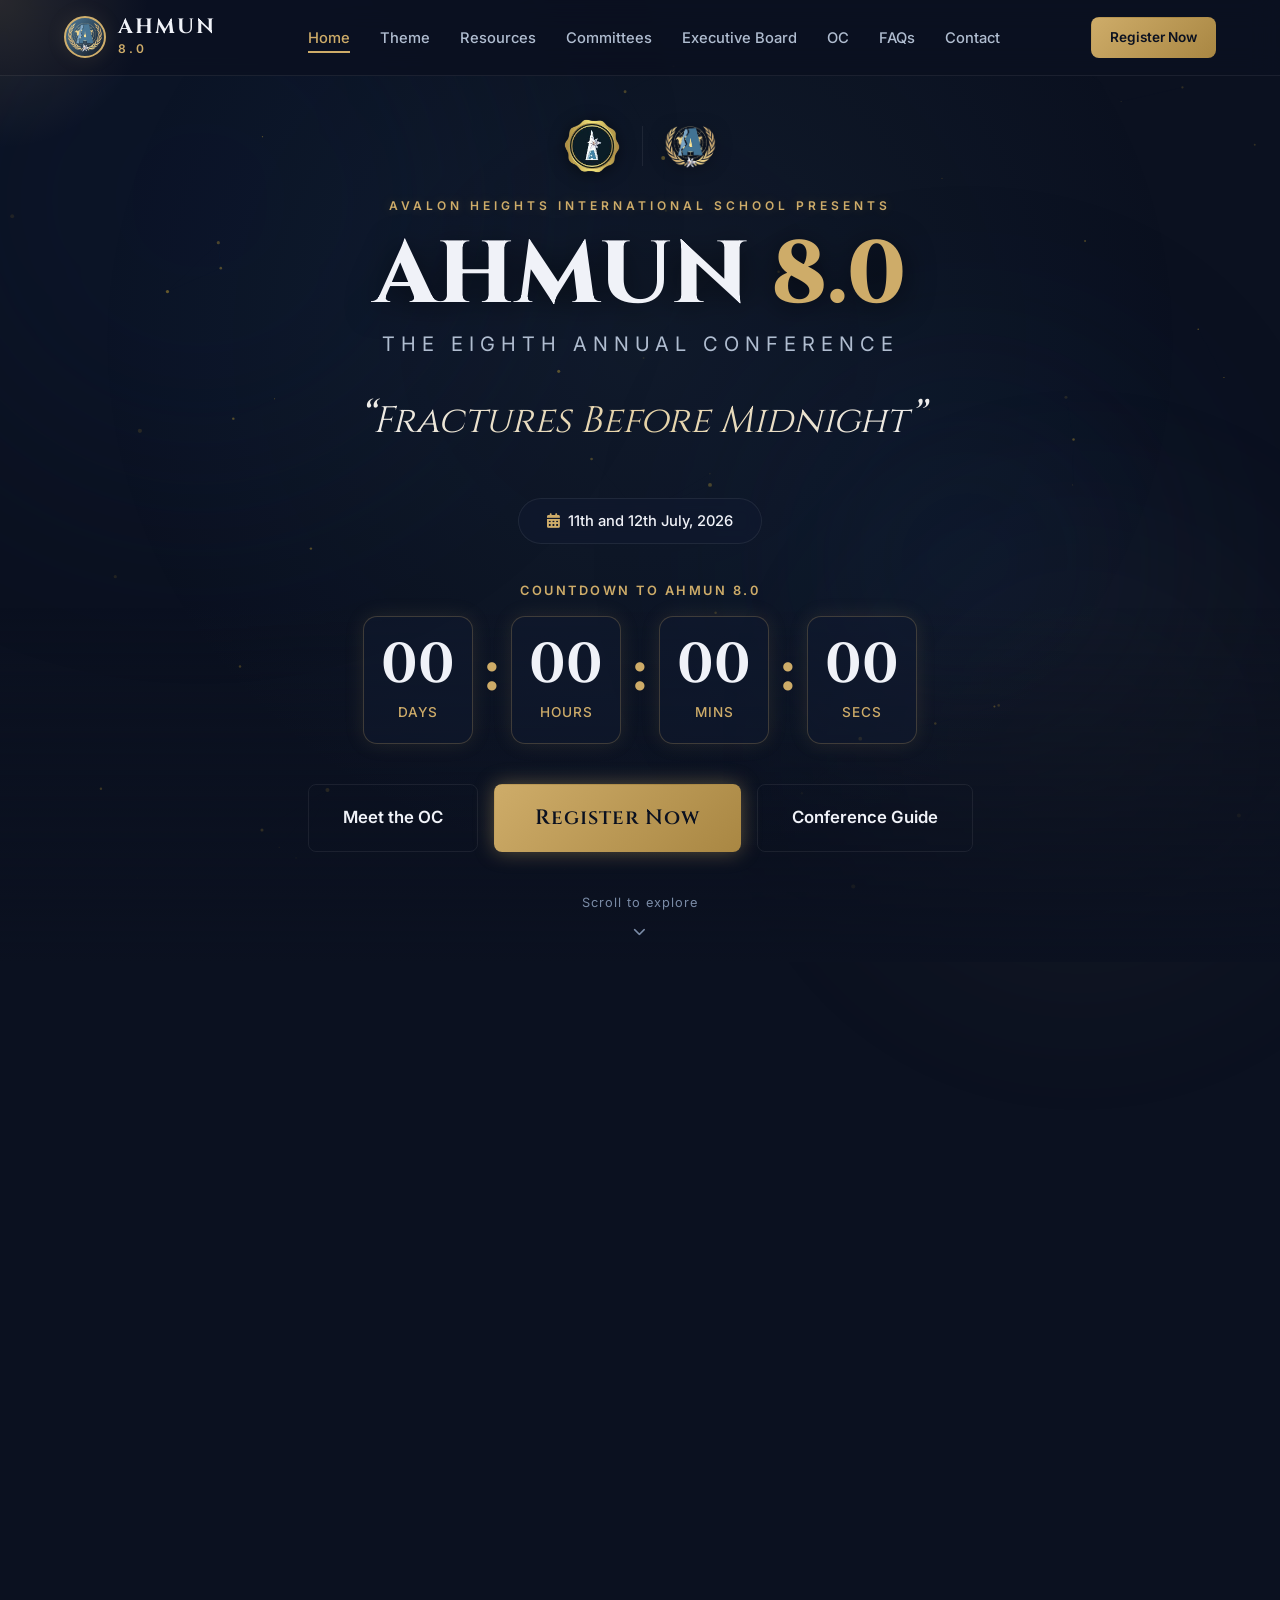
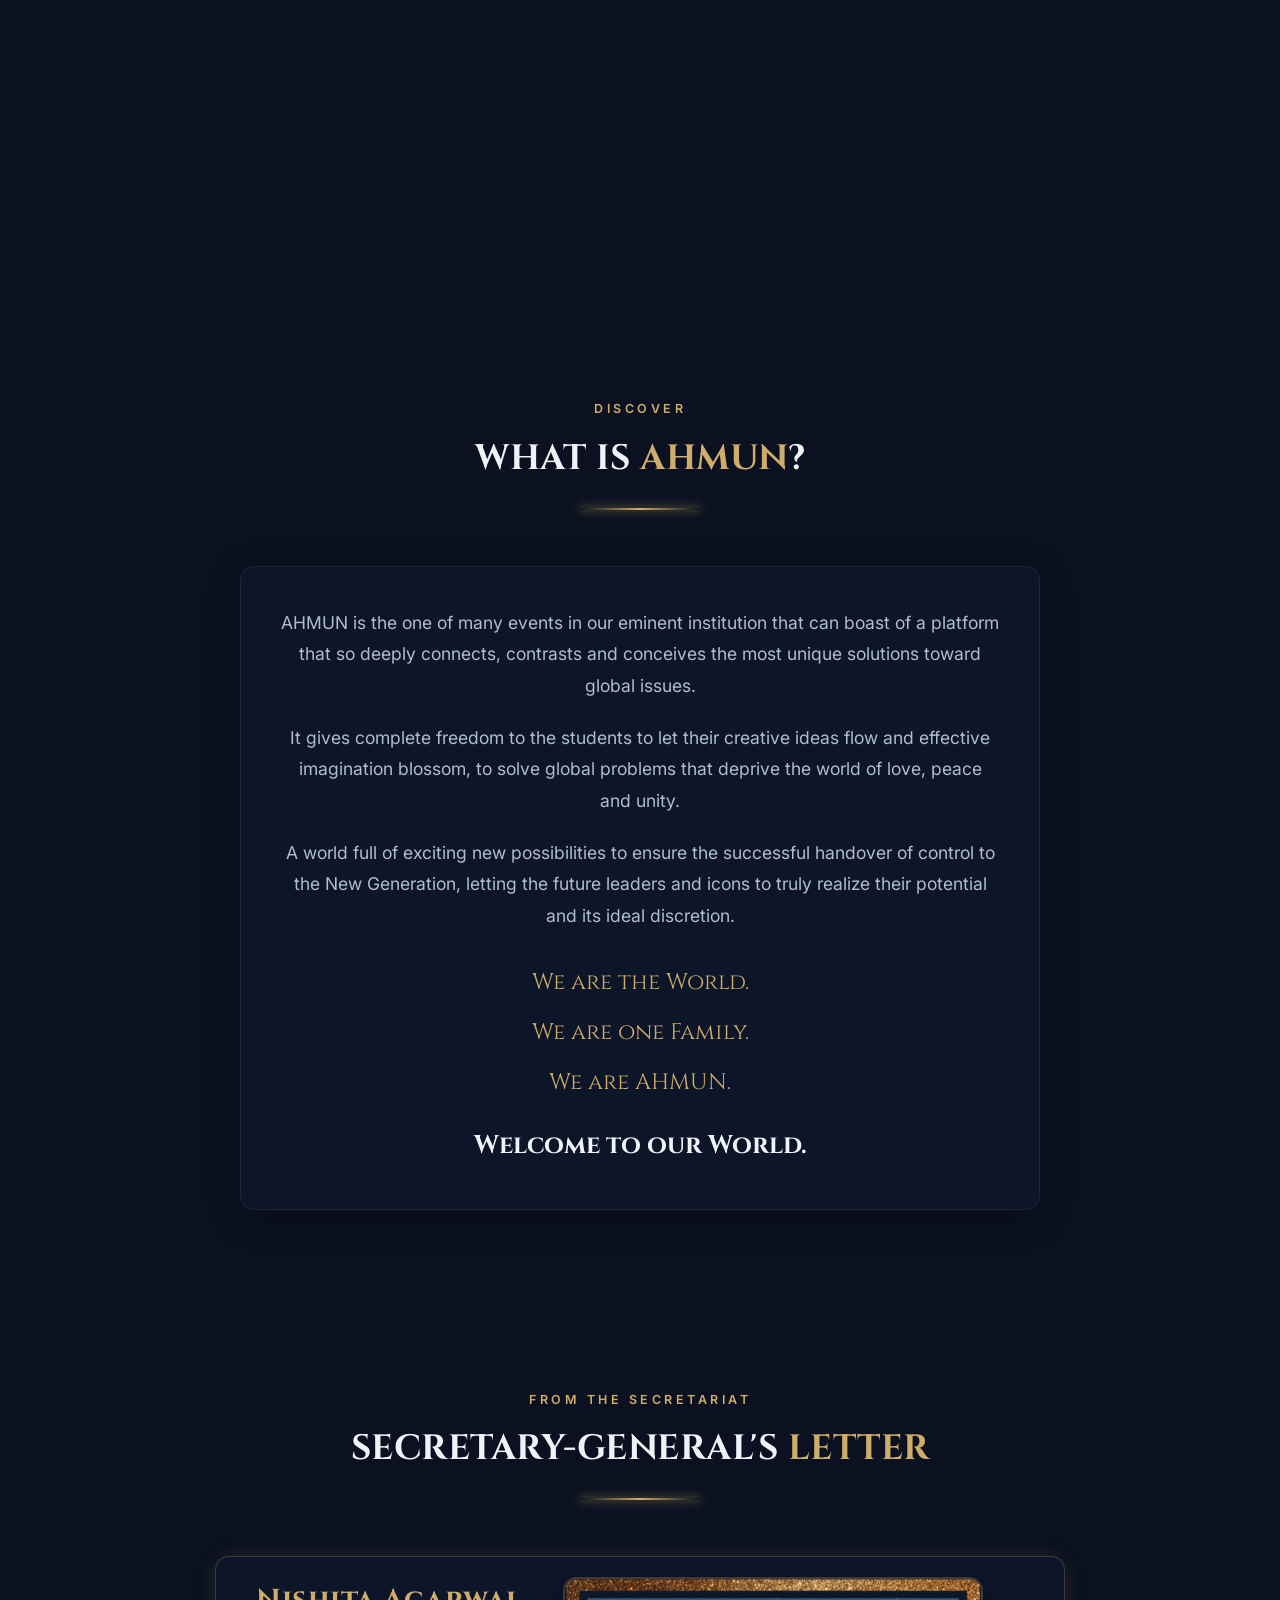
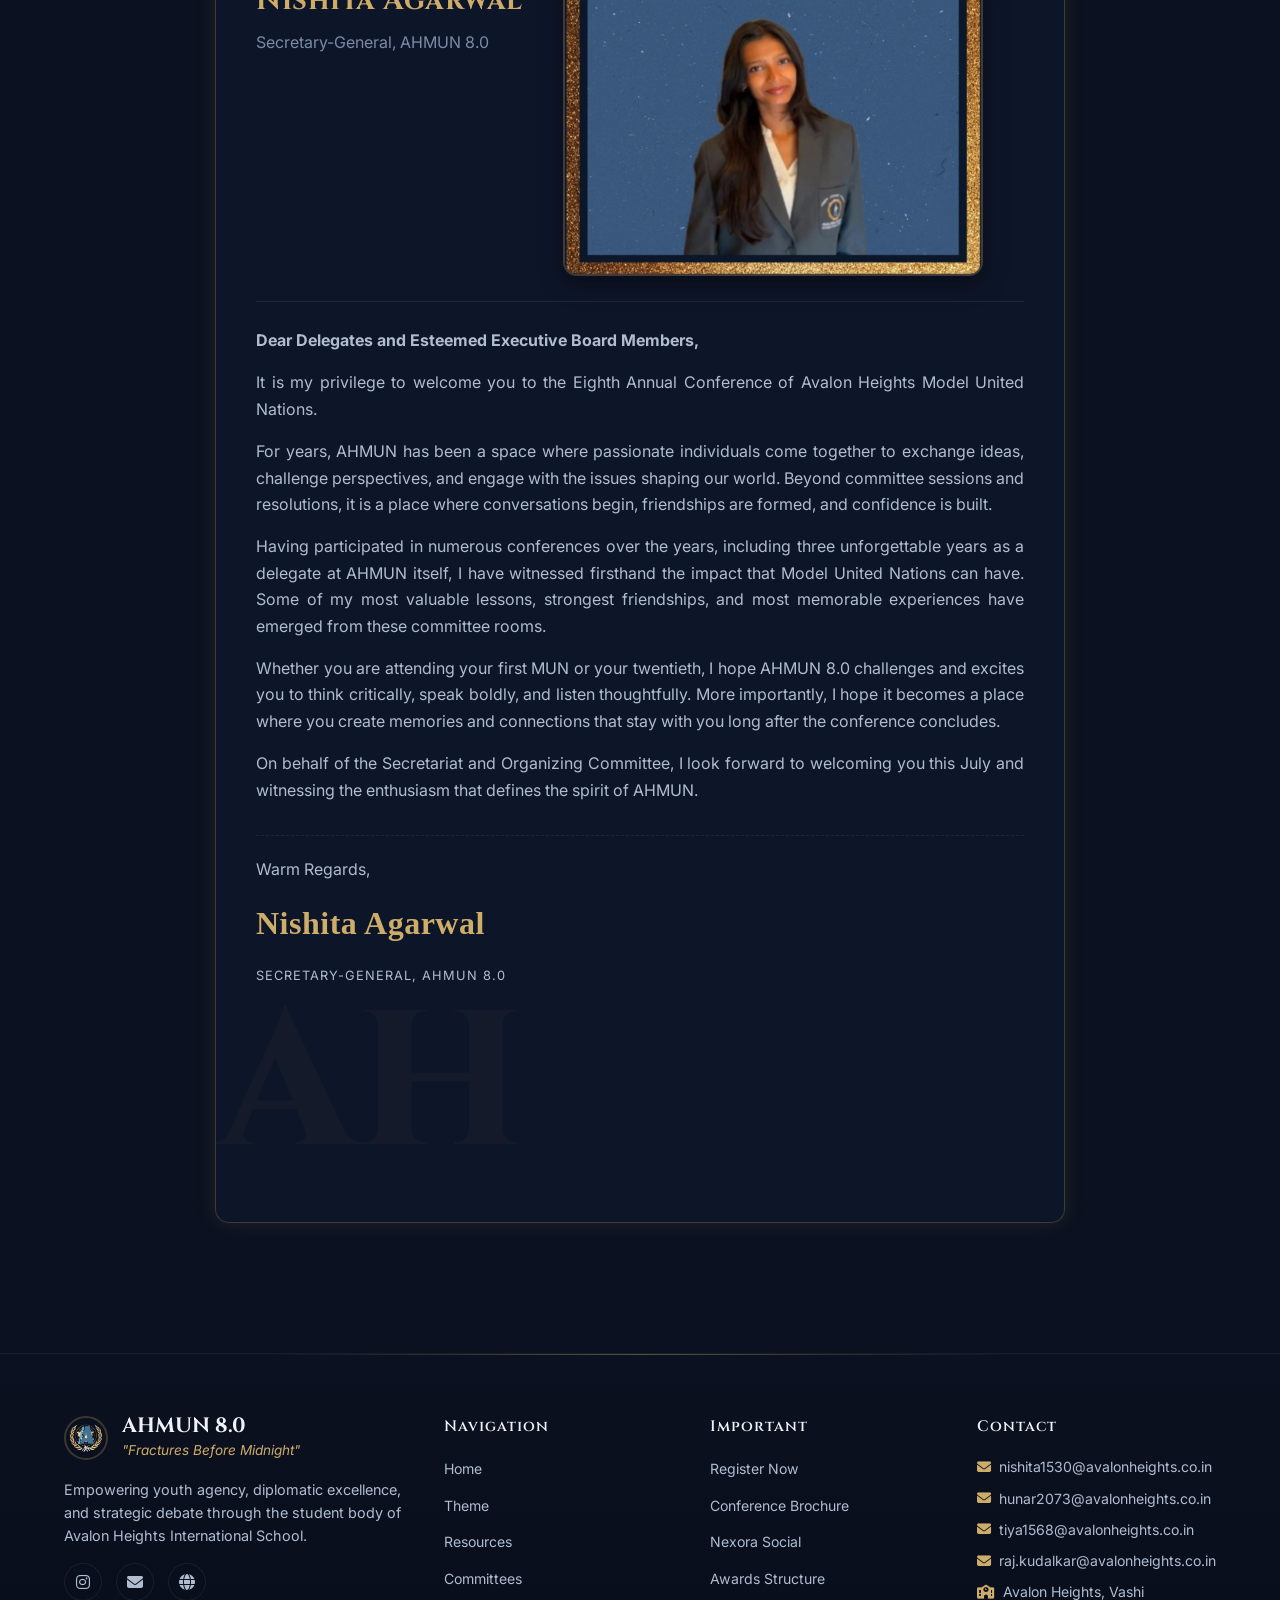
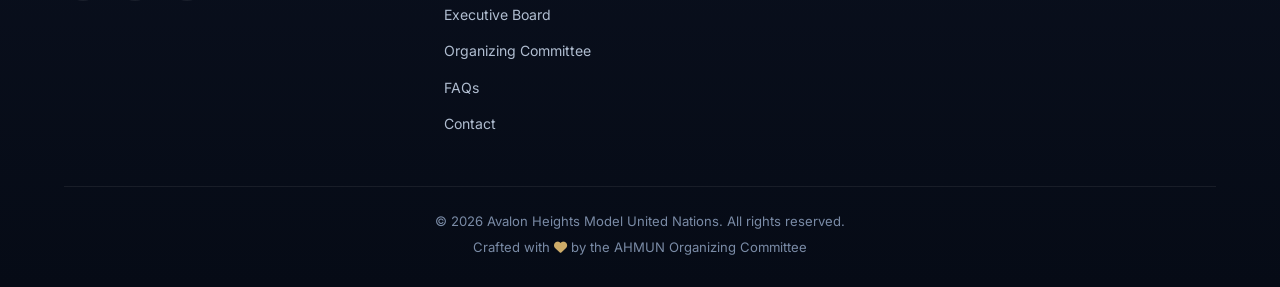
==== commit c9a40488: "Merge branch 'main' of https://github.com/BrainyCoder1200/ahmun" ====
--- a/index.html
+++ b/index.html
@@ -5,6 +5,20 @@
     <meta name="viewport" content="width=device-width, initial-scale=1.0">
     <title>AHMUN 8.0 | Fractures Before Midnight</title>
     <meta name="description" content="Eighth Annual Conference of Avalon Heights Model United Nations. 11th and 12th July, 2026. Fractures Before Midnight — step into the cracks of history.">
+    
+    <meta property="og:title" content="AHMUN 8.0 | Fractures Before Midnight">
+    <meta property="og:description" content="Eighth Annual Conference of Avalon Heights Model United Nations. 11th and 12th July, 2026. Fractures Before Midnight — step into the cracks of history.">
+    <meta property="og:image" content="https://www.ahmun.org/ICONS/ahmunlogo.png">
+    <meta property="og:url" content="https://www.ahmun.org/">
+    <meta property="og:type" content="website">
+    
+    <meta name="twitter:card" content="summary">
+    <meta name="twitter:title" content="AHMUN 8.0 | Fractures Before Midnight">
+    <meta name="twitter:description" content="Eighth Annual Conference of Avalon Heights Model United Nations. 11th and 12th July, 2026.">
+    <meta name="twitter:image" content="https://www.ahmun.org/ICONS/ahmunlogo.png">
+
+    <meta itemprop="image" content="https://www.ahmun.org/ICONS/ahmunlogo.png">
+
     <link rel="icon" href="./ICONS/ahmunlogo-removebg-preview.png" type="image/png">
     <link rel="shortcut icon" href="./ICONS/ahmunlogo-removebg-preview.png" type="image/png">
     <link rel="apple-touch-icon" href="./ICONS/ahmunlogo-removebg-preview.png">
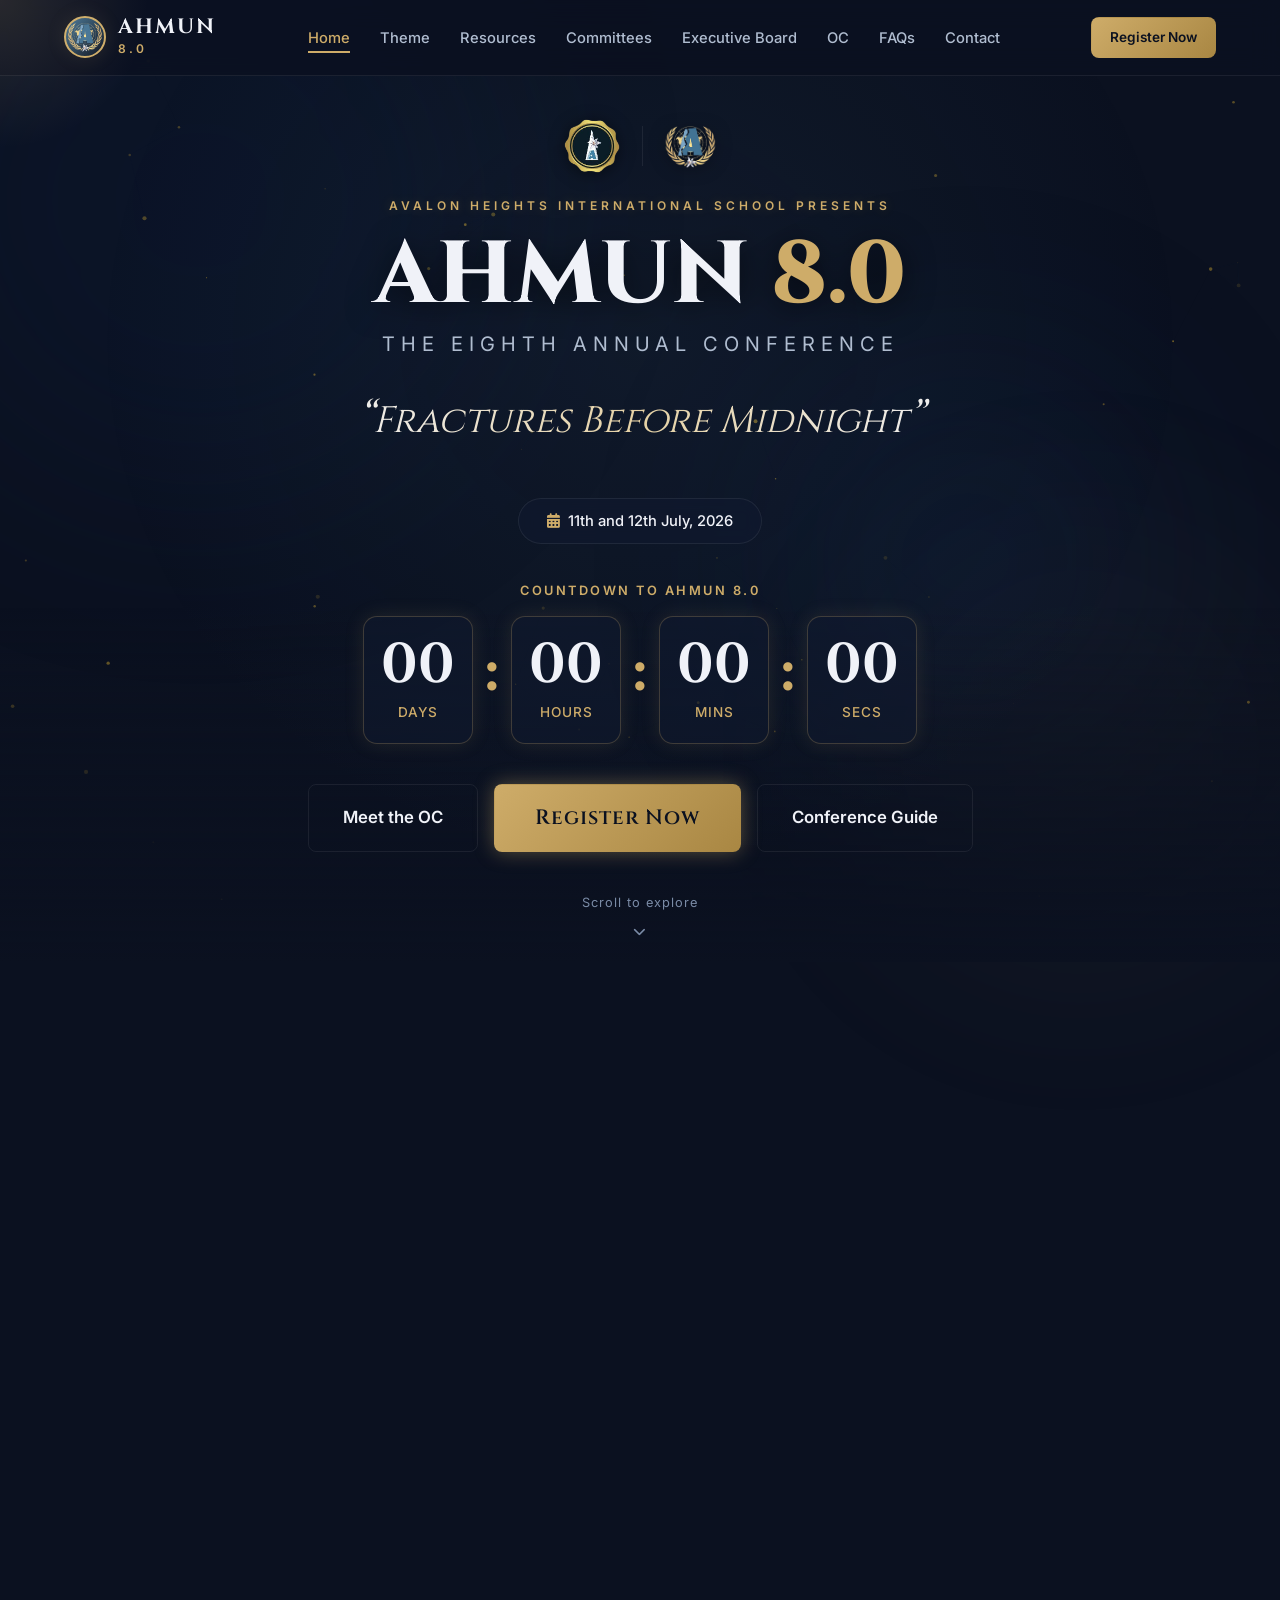
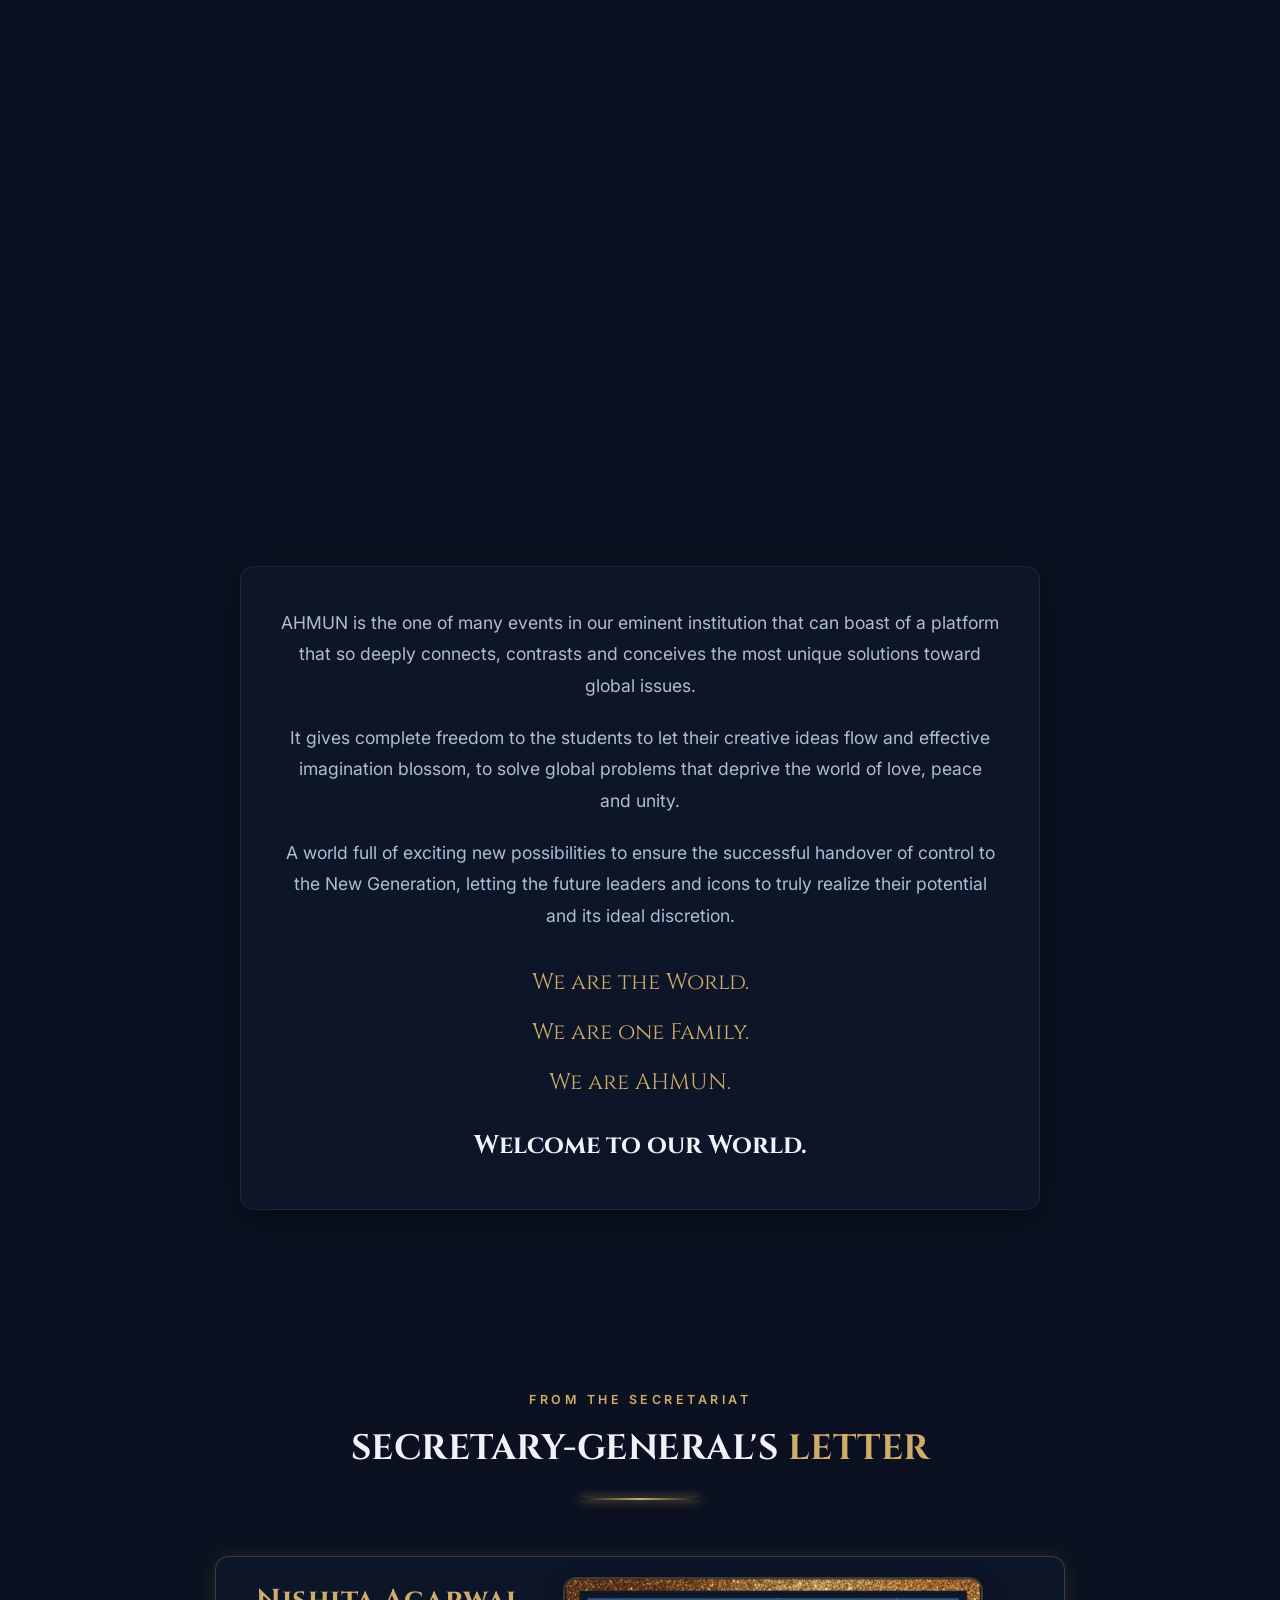
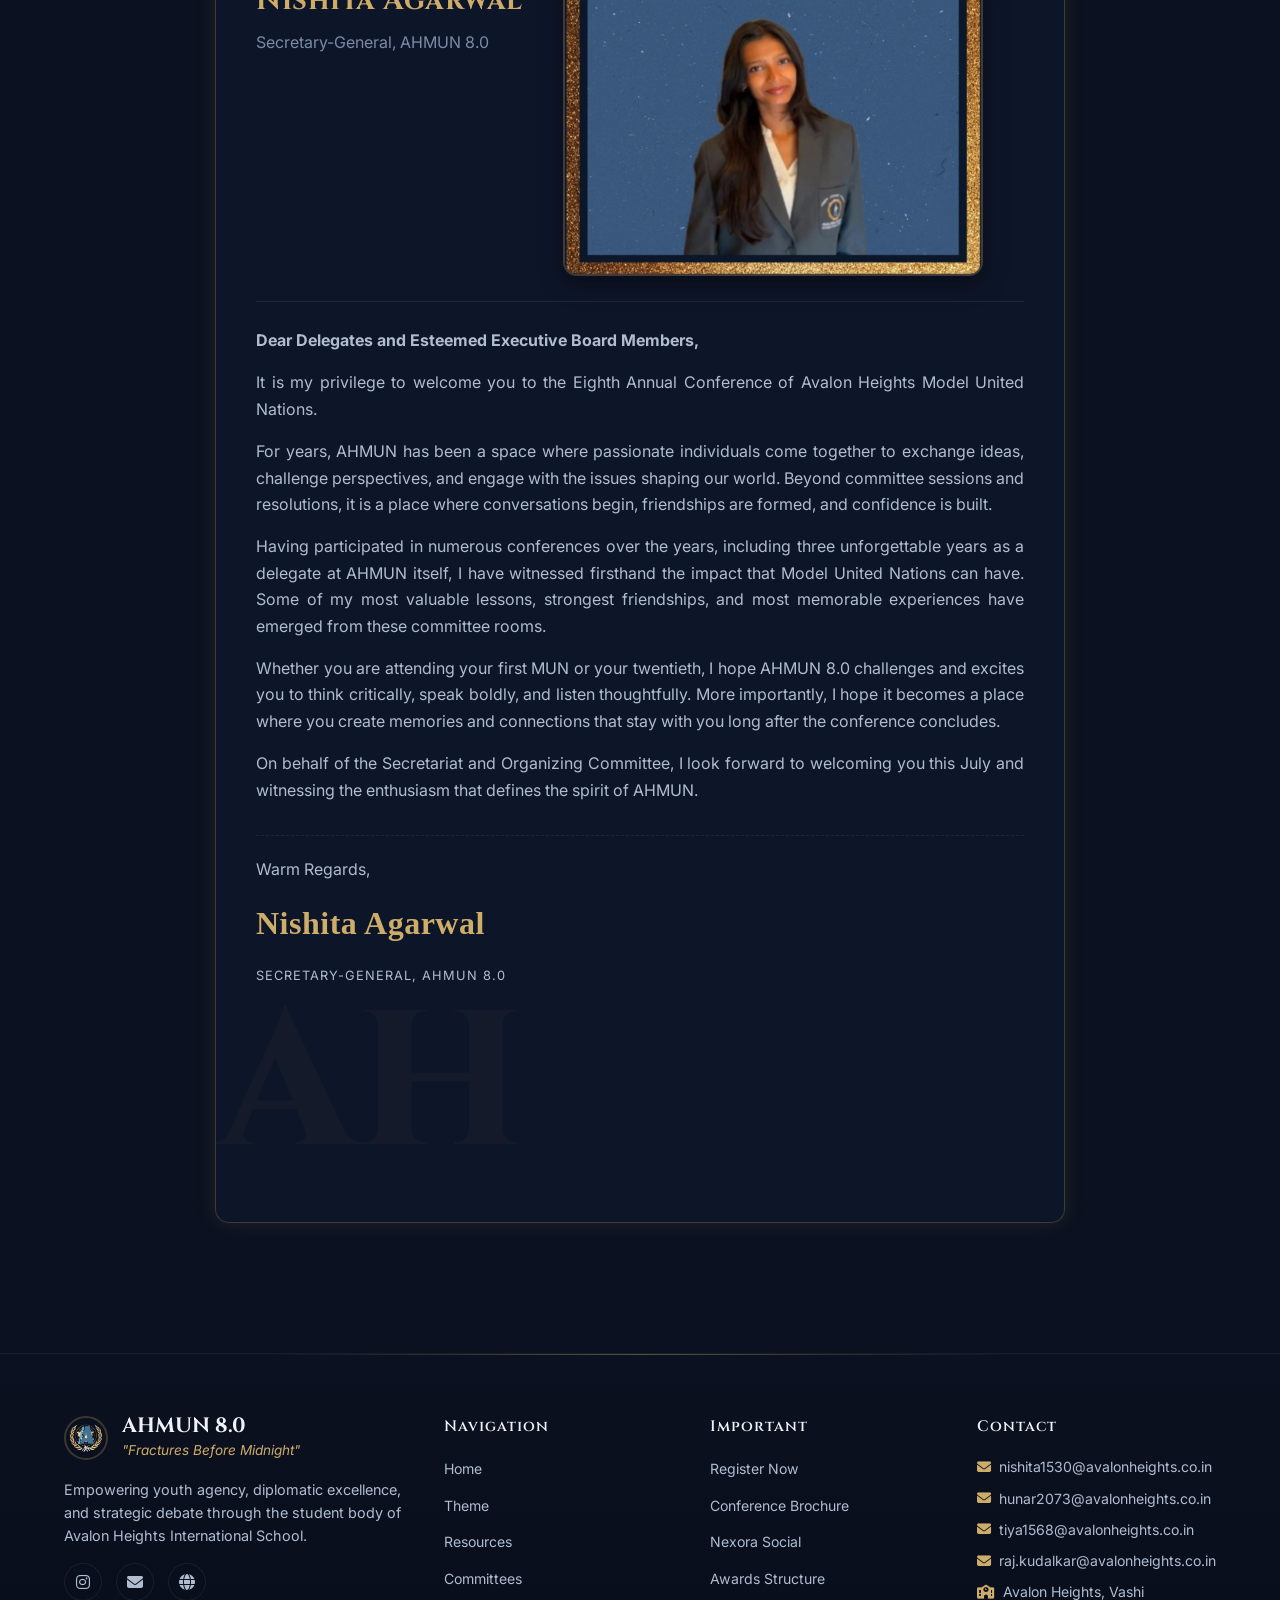
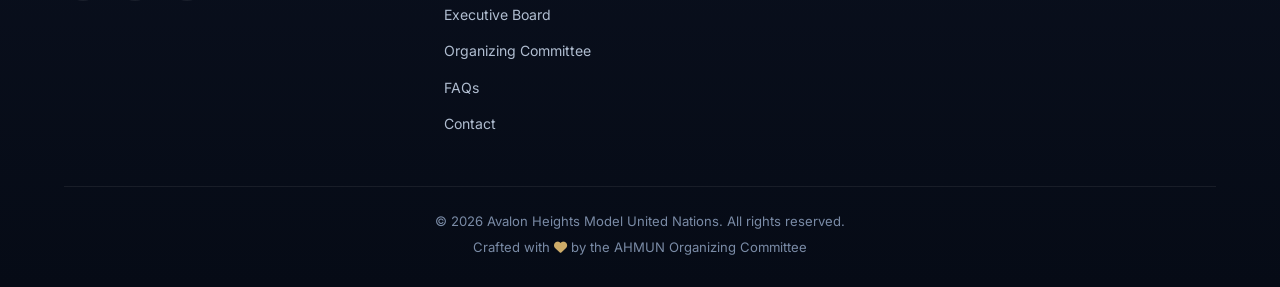
==== commit 3e2544a5: "Nishka Mehta" ====
--- a/index.html
+++ b/index.html
@@ -587,11 +587,11 @@
                         <h3 class="eb-group-title"><i class="fa-solid fa-jet-fighter"></i> Global Defense and War Council</h3>
                         <div class="eb-cards-grid">
                             <div class="glass-card eb-card">
-                                <img src="./EB_PIcs/Dharmik.jpeg" class="eb-card-img" alt="Dharmik Vasa">
-                                <h4>Dharmik Vasa</h4>
-                                <span class="eb-card-role">Chairperson</span>
-                                <p>Dharmik Vasa is an engineer by force and an MUN enthusiast by choice. He has had more than 17 victories out of his 20+ appearances as a delegate. Dharmik’s only aim at MUNs is to take diplomacy and the realm of arguments beyond the horizons of human comprehension. He views MUNs as a space for rigorous intellectual challenge—where strategy, structure, and language matter deeply, he also believes that a sharp play on words has often won more battles than facts alone.</p>
-                            </div>
+                                 <img src="./EB_PIcs/Nishka.jpeg" class="eb-card-img" alt="Nishka Mehta">
+                                 <h4>Nishka Mehta</h4>
+                                 <span class="eb-card-role">Chairperson</span>
+                                 <p>Nishka is an avid debater and Model United Nations enthusiast with four years of experience in competitive debating. She thrives on intellectual challenges and enjoys analyzing and solving complex problems. She is hardworking, values staying engaged in meaningful pursuits, and consistently seeks opportunities to learn and grow. As an aspiring law student, Nishka is deeply interested in politics, international affairs, and the study of legal systems. She enjoys researching global issues, exploring diverse perspectives, and deepening her understanding of different regions and their geopolitical dynamics.</p>
+                             </div>
                             <div class="glass-card eb-card">
                                 <img src="./EB_PIcs/Rishabh.jpeg" class="eb-card-img" alt="Rishabhh Agarwaal">
                                 <h4>Rishabhh Agarwaal</h4>
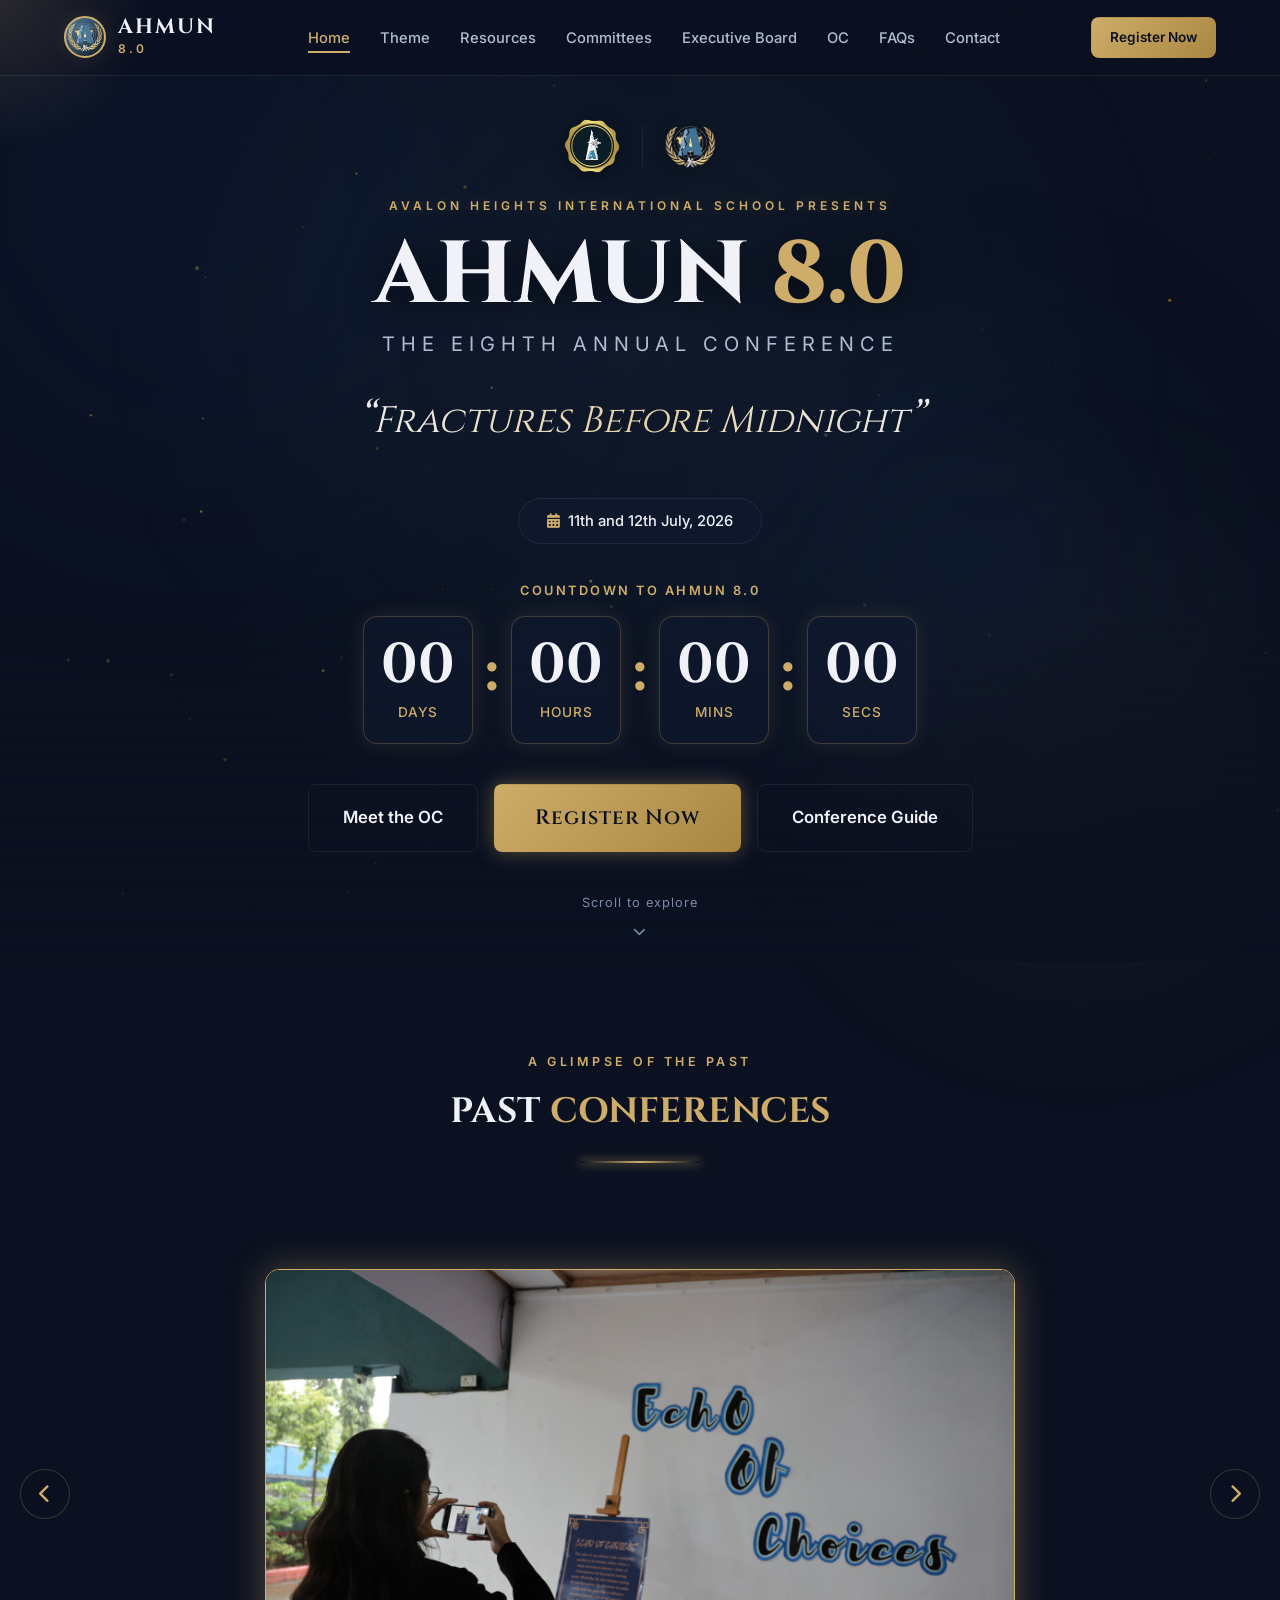
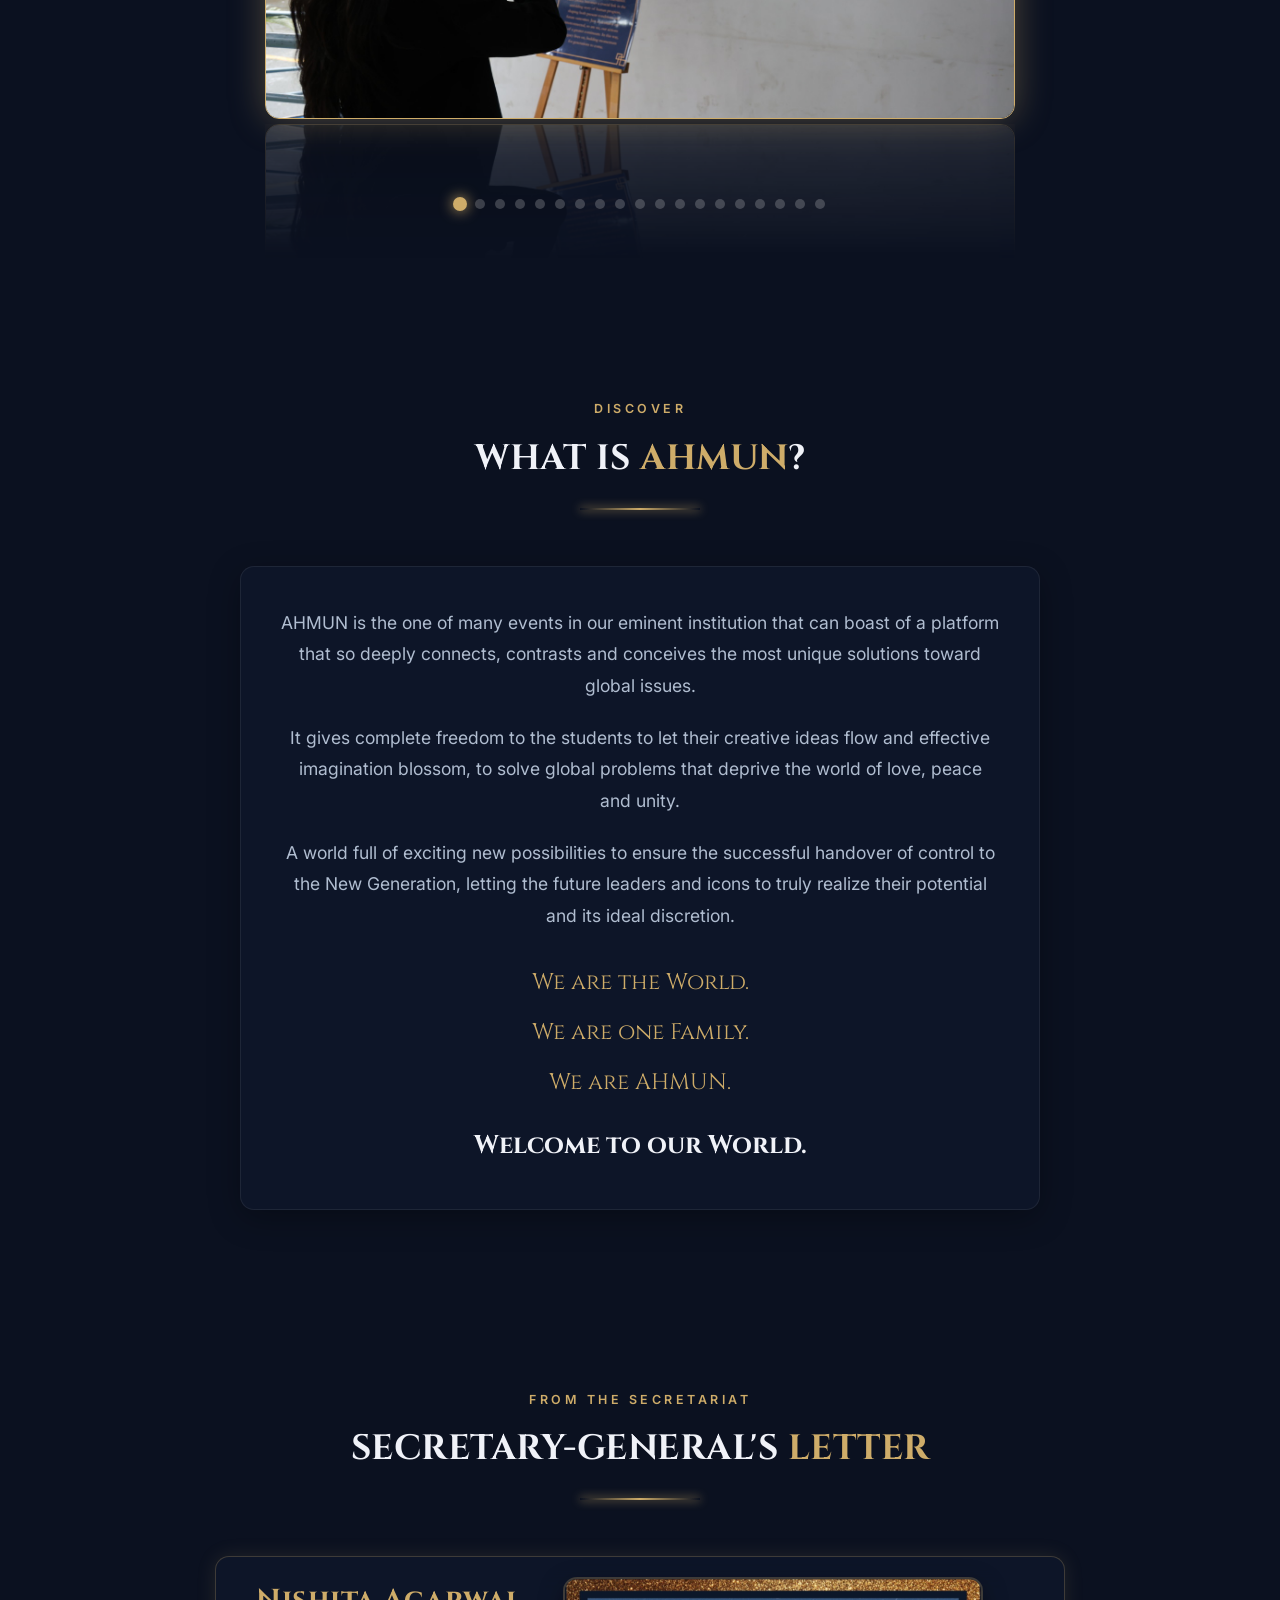
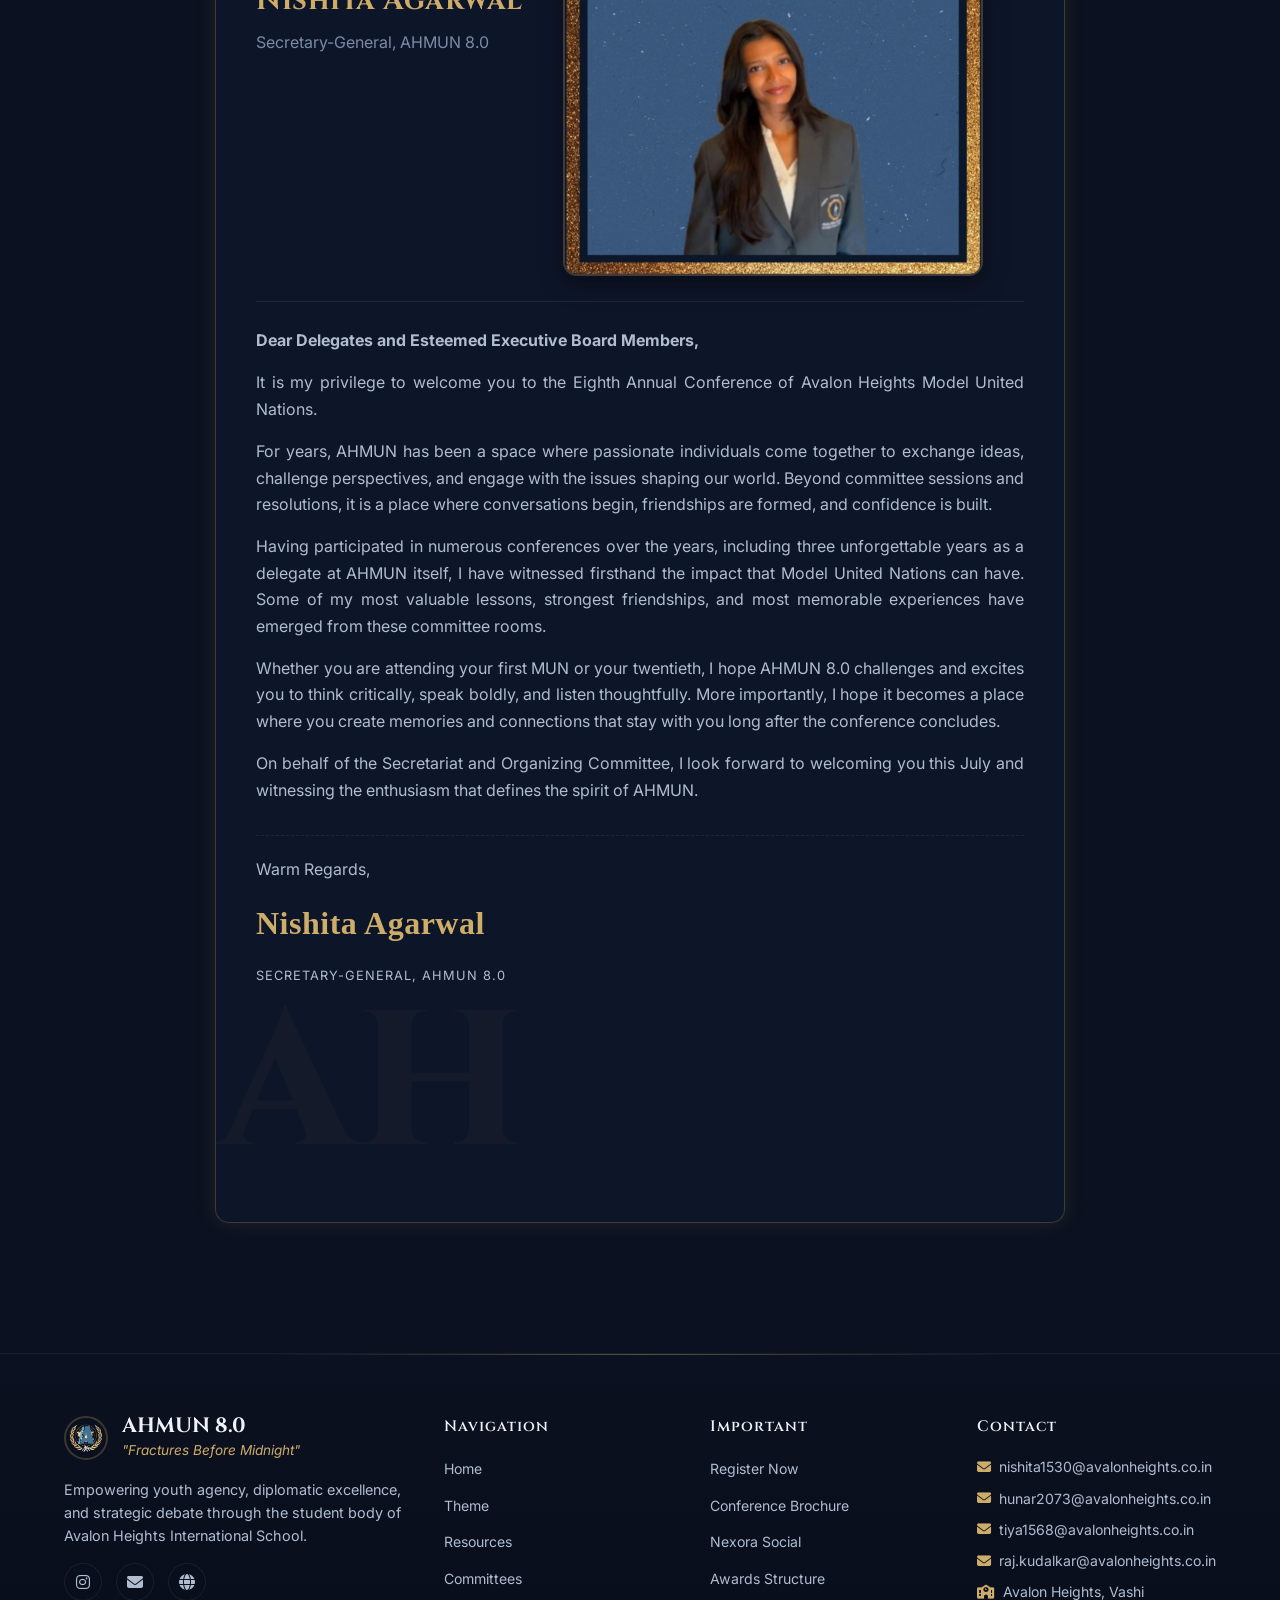
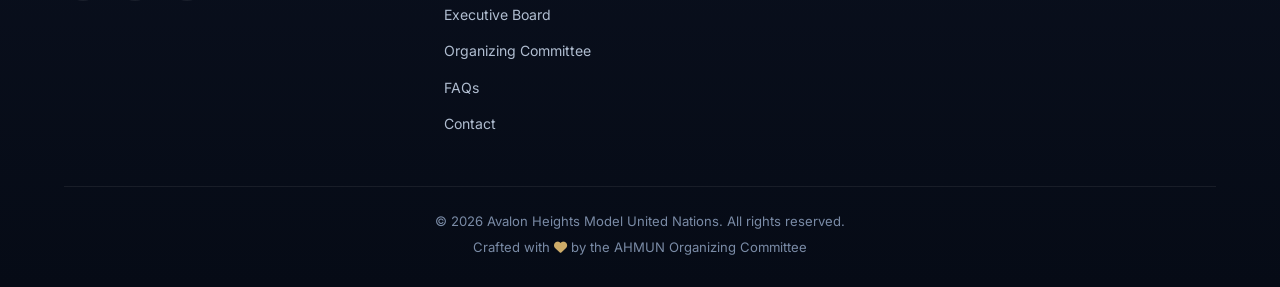
==== commit 5ed24f27: "feat: add committee study guides and Rules of Procedure (ROP) PDFs" ====
--- a/index.html
+++ b/index.html
@@ -422,6 +422,91 @@
                             <div class="brochure-actions">
                                 <button onclick="openBrochureModal()" class="btn btn-gold" style="border-radius: 30px; font-weight: 700; letter-spacing: 1px; padding: 12px 24px;"><i class="fa-solid fa-file-pdf"></i> View Brochure</button>
                             </div>
+                        </div>
+                    </div>
+                </div>
+
+                <!-- Study Guides & Rules of Procedure -->
+                <div class="study-guides-section animate-trigger" style="margin-top: 60px;">
+                    <div class="section-header text-center">
+                        <span class="section-subtitle">PREPARE FOR DEBATE</span>
+                        <h3 class="section-title" style="font-size:1.6rem;">Study Guides & <span class="text-gold">Rules Of Procedure</span></h3>
+                        <div class="section-line"></div>
+                    </div>
+                    
+                    <div class="glass-card" style="padding: 40px; border: 1px solid var(--glass-border);">
+                        <div style="display: grid; grid-template-columns: repeat(auto-fit, minmax(280px, 1fr)); gap: 24px;">
+                            
+                            <!-- ROP Card -->
+                            <div class="glass-card resource-card" style="border: 1px solid var(--gold-border); background: rgba(206,172,105,0.03); display: flex; flex-direction: column; justify-content: space-between; gap: 16px; padding: 24px; min-height: 220px; transition: transform 0.3s ease, box-shadow 0.3s ease;">
+                                <div>
+                                    <div class="resource-badge"><i class="fa-solid fa-gavel"></i> Rules of Procedure</div>
+                                    <h4 style="font-size: 1.15rem; color: var(--gold); margin-bottom: 8px;">AHMUN Rules of Procedure</h4>
+                                    <p style="font-size: 0.88rem; color: var(--text-sec); margin: 0; line-height: 1.5;">Master the official guidelines, debate flow, points, motions, and document drafting rules for AHMUN 8.0.</p>
+                                </div>
+                                <a href="AHMUN Rules Of Procedure.pdf" download="AHMUN_Rules_Of_Procedure.pdf" class="btn btn-gold btn-small" style="align-self: flex-start; border-radius: 20px; font-weight: 600; width: 100%;"><i class="fa-solid fa-download"></i> Download ROP</a>
+                            </div>
+
+                            <!-- UNSC Card -->
+                            <div class="glass-card resource-card" style="display: flex; flex-direction: column; justify-content: space-between; gap: 16px; padding: 24px; min-height: 220px; transition: transform 0.3s ease, box-shadow 0.3s ease;">
+                                <div>
+                                    <div class="resource-badge" style="color: var(--blue-light); background: rgba(66,115,148,.08); border-color: rgba(66,115,148,.2);"><i class="fa-solid fa-file-pdf"></i> UNSC</div>
+                                    <h4 style="font-size: 1.15rem; color: var(--text); margin-bottom: 8px;">UNSC Study Guide</h4>
+                                    <p style="font-size: 0.88rem; color: var(--text-sec); margin: 0; line-height: 1.5;">Agenda: Addressing the Crisis in the DRC with Special Emphasis on Illicit Mineral Trade and Foreign Intervention.</p>
+                                </div>
+                                <a href="AHMUN 8.0 UNSC Study Guide.pdf" download="AHMUN_8.0_UNSC_Study_Guide.pdf" class="btn btn-outline btn-small" style="align-self: flex-start; border-radius: 20px; font-weight: 600; width: 100%;"><i class="fa-solid fa-download"></i> Download Guide</a>
+                            </div>
+
+                            <!-- AIPPM Card -->
+                            <div class="glass-card resource-card" style="display: flex; flex-direction: column; justify-content: space-between; gap: 16px; padding: 24px; min-height: 220px; transition: transform 0.3s ease, box-shadow 0.3s ease;">
+                                <div>
+                                    <div class="resource-badge" style="color: var(--blue-light); background: rgba(66,115,148,.08); border-color: rgba(66,115,148,.2);"><i class="fa-solid fa-file-pdf"></i> AIPPM</div>
+                                    <h4 style="font-size: 1.15rem; color: var(--text); margin-bottom: 8px;">AIPPM Study Guide</h4>
+                                    <p style="font-size: 0.88rem; color: var(--text-sec); margin: 0; line-height: 1.5;">Agenda: Discussing Labour Law Reforms Amid Rising Cost of Living and Mass Civil Unrest in the NCR.</p>
+                                </div>
+                                <a href="AHMUN 8.0 AIPPM Study Guide.pdf" download="AHMUN_8.0_AIPPM_Study_Guide.pdf" class="btn btn-outline btn-small" style="align-self: flex-start; border-radius: 20px; font-weight: 600; width: 100%;"><i class="fa-solid fa-download"></i> Download Guide</a>
+                            </div>
+
+                            <!-- GDWC Card -->
+                            <div class="glass-card resource-card" style="display: flex; flex-direction: column; justify-content: space-between; gap: 16px; padding: 24px; min-height: 220px; transition: transform 0.3s ease, box-shadow 0.3s ease;">
+                                <div>
+                                    <div class="resource-badge" style="color: var(--blue-light); background: rgba(66,115,148,.08); border-color: rgba(66,115,148,.2);"><i class="fa-solid fa-file-pdf"></i> GDWC</div>
+                                    <h4 style="font-size: 1.15rem; color: var(--text); margin-bottom: 8px;">GDWC Study Guide</h4>
+                                    <p style="font-size: 0.88rem; color: var(--text-sec); margin: 0; line-height: 1.5;">Agenda: Escalation of the US–Iran–Israel Conflict with Special Emphasis on Regional Destabilisation.</p>
+                                </div>
+                                <a href="AHMUN 8.0 GDWC Study Guide.pdf" download="AHMUN_8.0_GDWC_Study_Guide.pdf" class="btn btn-outline btn-small" style="align-self: flex-start; border-radius: 20px; font-weight: 600; width: 100%;"><i class="fa-solid fa-download"></i> Download Guide</a>
+                            </div>
+
+                            <!-- UNODC Card -->
+                            <div class="glass-card resource-card" style="display: flex; flex-direction: column; justify-content: space-between; gap: 16px; padding: 24px; min-height: 220px; transition: transform 0.3s ease, box-shadow 0.3s ease;">
+                                <div>
+                                    <div class="resource-badge" style="color: var(--blue-light); background: rgba(66,115,148,.08); border-color: rgba(66,115,148,.2);"><i class="fa-solid fa-file-pdf"></i> UNODC</div>
+                                    <h4 style="font-size: 1.15rem; color: var(--text); margin-bottom: 8px;">UNODC Study Guide</h4>
+                                    <p style="font-size: 0.88rem; color: var(--text-sec); margin: 0; line-height: 1.5;">Agenda: Threat Posed by Transnational Organised Crime with Special Emphasis on Gang Violence.</p>
+                                </div>
+                                <a href="AHMUN 8.0 UNODC Study Guide.pdf" download="AHMUN_8.0_UNODC_Study_Guide.pdf" class="btn btn-outline btn-small" style="align-self: flex-start; border-radius: 20px; font-weight: 600; width: 100%;"><i class="fa-solid fa-download"></i> Download Guide</a>
+                            </div>
+
+                            <!-- UNHRC Card -->
+                            <div class="glass-card resource-card" style="display: flex; flex-direction: column; justify-content: space-between; gap: 16px; padding: 24px; min-height: 220px; transition: transform 0.3s ease, box-shadow 0.3s ease;">
+                                <div>
+                                    <div class="resource-badge" style="color: var(--blue-light); background: rgba(66,115,148,.08); border-color: rgba(66,115,148,.2);"><i class="fa-solid fa-file-pdf"></i> UNHRC</div>
+                                    <h4 style="font-size: 1.15rem; color: var(--text); margin-bottom: 8px;">UNHRC Study Guide</h4>
+                                    <p style="font-size: 0.88rem; color: var(--text-sec); margin: 0; line-height: 1.5;">Agenda: Human Rights Violations in the Global Migration Crisis with Special Emphasis on Forced Deportations.</p>
+                                </div>
+                                <a href="AHMUN 8.0 UNHRC Study Guide.pdf" download="AHMUN_8.0_UNHRC_Study_Guide.pdf" class="btn btn-outline btn-small" style="align-self: flex-start; border-radius: 20px; font-weight: 600; width: 100%;"><i class="fa-solid fa-download"></i> Download Guide</a>
+                            </div>
+
+                            <!-- IAEA Card -->
+                            <div class="glass-card resource-card" style="display: flex; flex-direction: column; justify-content: space-between; gap: 16px; padding: 24px; min-height: 220px; transition: transform 0.3s ease, box-shadow 0.3s ease;">
+                                <div>
+                                    <div class="resource-badge" style="color: var(--blue-light); background: rgba(66,115,148,.08); border-color: rgba(66,115,148,.2);"><i class="fa-solid fa-file-pdf"></i> IAEA</div>
+                                    <h4 style="font-size: 1.15rem; color: var(--text); margin-bottom: 8px;">IAEA Study Guide</h4>
+                                    <p style="font-size: 0.88rem; color: var(--text-sec); margin: 0; line-height: 1.5;">Agenda: Threat of Nuclear Terrorism with Special Emphasis on Illicit Trafficking of Radioactive Materials.</p>
+                                </div>
+                                <a href="AHMUN 8.0 IAEA Study Guide.pdf" download="AHMUN_8.0_IAEA_Study_Guide.pdf" class="btn btn-outline btn-small" style="align-self: flex-start; border-radius: 20px; font-weight: 600; width: 100%;"><i class="fa-solid fa-download"></i> Download Guide</a>
+                            </div>
+
                         </div>
                     </div>
                 </div>
@@ -1166,8 +1251,13 @@
                     <h4 class="text-gold"><i class="fa-solid fa-circle-info"></i> About the Committee</h4>
                     <p id="modal-desc"></p>
                 </div>
-                <div class="modal-section" style="margin-top: 30px; text-align: center;">
-                    <a id="meet-eb-btn" href="#" class="btn btn-outline btn-full" style="border-radius: 30px; font-weight: 700; letter-spacing: 1px; padding: 14px; color: var(--gold); border-color: var(--gold-border); box-shadow: var(--gold-glow);" ><i class="fa-solid fa-users" style="margin-right: 8px;"></i> Meet the Executive Board</a>
+                <div class="modal-section" style="margin-top: 30px; display: flex; gap: 16px; flex-wrap: wrap; justify-content: center;">
+                    <a id="download-study-guide-btn" href="#" download="" class="btn btn-gold" style="flex: 1; min-width: 200px; border-radius: 30px; font-weight: 700; letter-spacing: 1px; padding: 14px; text-align: center; justify-content: center; display: inline-flex; align-items: center; gap: 8px;">
+                        <i class="fa-solid fa-file-pdf"></i> Download Study Guide
+                    </a>
+                    <a id="meet-eb-btn" href="#" class="btn btn-outline" style="flex: 1; min-width: 200px; border-radius: 30px; font-weight: 700; letter-spacing: 1px; padding: 14px; color: var(--gold); border-color: var(--gold-border); box-shadow: var(--gold-glow); text-align: center; justify-content: center; display: inline-flex; align-items: center; gap: 8px;" >
+                        <i class="fa-solid fa-users" style="margin-right: 8px;"></i> Meet the Executive Board
+                    </a>
                 </div>
             </div>
         </div>
